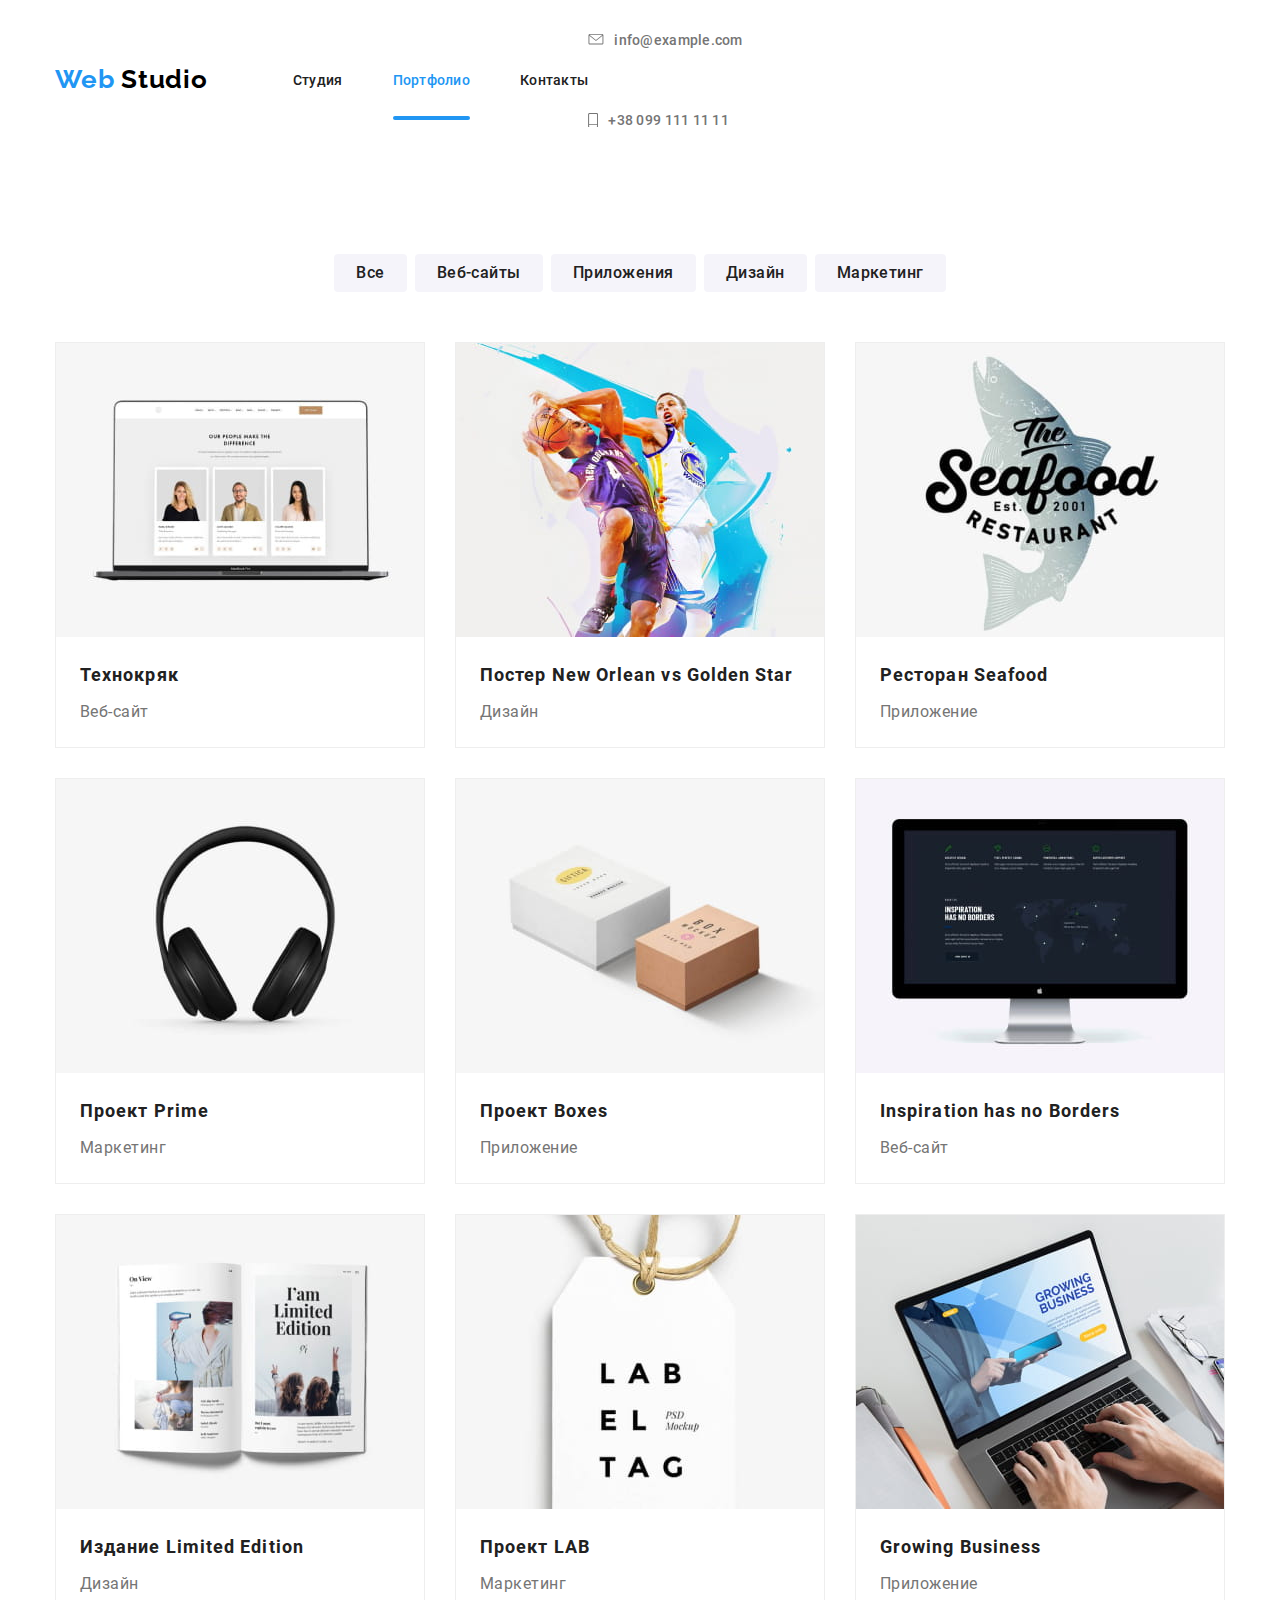
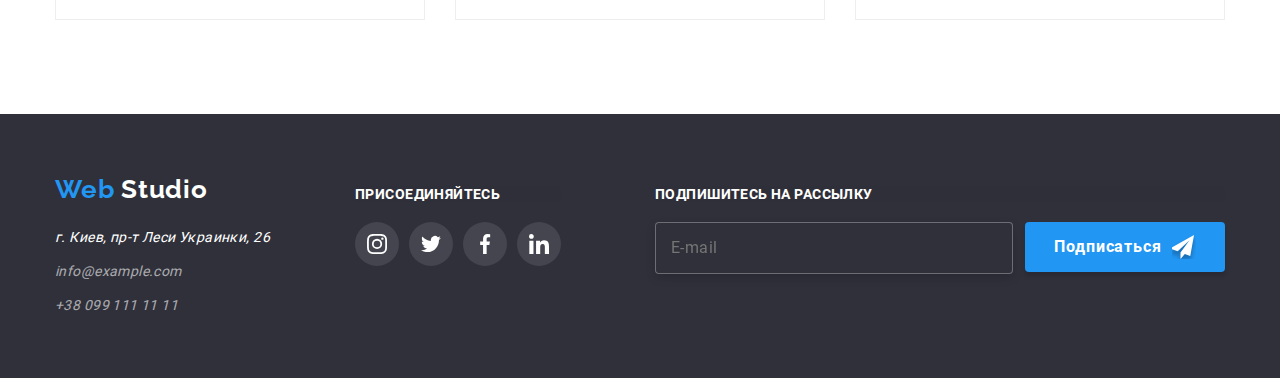
==== portfolio.html @ a3d14f12 "перенес файлы" ====
<!DOCTYPE html>
<html lang="en">
  <head>
    <meta charset="UTF-8" />
    <meta name="viewport" content="width=device-width, initial-scale=1.0" />
    <title>Portfolio</title>
    <link rel="stylesheet" href="./prettier.json" />
    <!-- <link
      href="https://fonts.googleapis.com/css2?family=Raleway:wght@700&family=Roboto:wght@400;500;700;900&display=swap"
      rel="stylesheet"
    /> -->
    <!-- <link rel="stylesheet" href="./normalize.css" /> -->
    <link rel="stylesheet" href="./css/main.min.css" />
  </head>
  <body>
    <header class="header-page">
      <div class="container main-navi">
        <a href="./" class="logo"><span class="web-logo">Web</span> Studio</a>
        <nav class="navi">
          <ul class="list menu-navi">
            <li class="item">
              <a href="./" class="link-navi">Студия </a>
            </li>
            <li class="item">
              <a href="./portfolio.html" class="link-navi current">Портфолио</a>
            </li>
            <li class="item">
              <a href="" class="link-navi">Контакты </a>
            </li>
          </ul>
        </nav>
        <ul class="list contacts">
          <li class="item">
            <a href="mailto:info@example.com" class="contacts-link">
              <svg class="mail-icon">
                <use
                  href="./images/sprite.svg#icon-envelope-head"
                  width="16px"
                  height="11.2px"
                ></use>
              </svg>
              info@example.com</a
            >
          </li>
          <li class="item">
            <a href="tel:+380991111111" class="contacts-link"
              ><svg class="phone-icon">
                <use href="./images/sprite.svg#icon-Vector-head"></use></svg
              >+38 099 111 11 11</a
            >
          </li>
        </ul>
      </div>
    </header>
    <main>
      <section class="portfolio-sect">
        <div class="container">
          <ul class="filters list">
            <li class="item">
              <a href="" class="filter">Все</a>
            </li>
            <li class="item">
              <a href="" class="filter">Веб-сайты</a>
            </li>
            <li class="item">
              <a href="" class="filter">Приложения</a>
            </li>
            <li class="item">
              <a href="" class="filter">Дизайн</a>
            </li>
            <li class="item">
              <a href="" class="filter">Маркетинг</a>
            </li>
          </ul>
          <ul class="list potrfol-flex">
            <li class="item">
              <a href="#">
                <div class="portf-thumb">
                  <img
                    src="./images/portfolio/tehnokrjak.jpg"
                    alt="сайт технокряк"
                    width="370"
                  />
                  <div class="hover-over">
                    Технокряк это современная площадка распространения
                    коронавируса. Компании используют эту платформу для
                    цифрового шпионажа и атак на защищённые сервера конкурентов.
                  </div>
                </div>
                <h2 class="portfol-title">Технокряк</h2>
                <a href="#"><p class="portf-sub">Веб-сайт</p></a>
              </a>
            </li>
            <li class="item">
              <div class="portf-thumb">
                <img
                  src="./images/portfolio/basket.jpg"
                  alt="баскетбол poster"
                  width="370"
                />
                <div class="hover-over">
                  Технокряк это современная площадка распространения
                  коронавируса. Компании используют эту платформу для цифрового
                  шпионажа и атак на защищённые сервера конкурентов.
                </div>
              </div>
              <h2 class="portfol-title">Постер New Orlean vs Golden Star</h2>
              <a href=""><p class="portf-sub">Дизайн</p></a>
            </li>
            <li class="item">
              <div class="portf-thumb">
                <img
                  src="./images/portfolio/seafood.jpg"
                  alt="ресторан морепродуктов"
                  width="370"
                />
                <div class="hover-over">
                  Технокряк это современная площадка распространения
                  коронавируса. Компании используют эту платформу для цифрового
                  шпионажа и атак на защищённые сервера конкурентов.
                </div>
              </div>
              <h2 class="portfol-title">Ресторан Seafood</h2>
              <a href=""><p class="portf-sub">Приложение</p></a>
            </li>
            <li class="item">
              <div class="portf-thumb">
                <img
                  src="./images/portfolio/prime.jpg"
                  alt="наушники"
                  width="370"
                />
                <div class="hover-over">
                  Технокряк это современная площадка распространения
                  коронавируса. Компании используют эту платформу для цифрового
                  шпионажа и атак на защищённые сервера конкурентов.
                </div>
              </div>
              <h2 class="portfol-title">Проект Prime</h2>
              <a href=""><p class="portf-sub">Маркетинг</p></a>
            </li>
            <li class="item">
              <div class="portf-thumb">
                <img
                  src="./images/portfolio/boxes.jpg"
                  alt="коробки"
                  width="370"
                />
                <div class="hover-over">
                  Технокряк это современная площадка распространения
                  коронавируса. Компании используют эту платформу для цифрового
                  шпионажа и атак на защищённые сервера конкурентов.
                </div>
              </div>
              <h2 class="portfol-title">Проект Boxes</h2>
              <a href=""><p class="portf-sub">Приложение</p></a>
            </li>
            <li class="item">
              <div class="portf-thumb">
                <img
                  src="./images/portfolio/borders.jpg"
                  alt="компьютер"
                  width="370"
                />
                <div class="hover-over">
                  Технокряк это современная площадка распространения
                  коронавируса. Компании используют эту платформу для цифрового
                  шпионажа и атак на защищённые сервера конкурентов.
                </div>
              </div>
              <h2 class="portfol-title">
                <span lang="en">Inspiration has no Borders</span>
              </h2>
              <a href=""><p class="portf-sub">Веб-сайт</p></a>
            </li>
            <li class="item">
              <div class="portf-thumb">
                <img
                  src="./images/portfolio/limedit.jpg"
                  alt="журнал"
                  width="370"
                />
                <div class="hover-over">
                  Технокряк это современная площадка распространения
                  коронавируса. Компании используют эту платформу для цифрового
                  шпионажа и атак на защищённые сервера конкурентов.
                </div>
              </div>
              <h2 class="portfol-title">
                Издание <span lang="en">Limited Edition</span>
              </h2>
              <a href=""><p class="portf-sub">Дизайн</p></a>
            </li>
            <li class="item">
              <div class="portf-thumb">
                <img
                  src="./images/portfolio/lab.jpg"
                  alt="бирка lab"
                  width="370"
                />
                <div class="hover-over">
                  Технокряк это современная площадка распространения
                  коронавируса. Компании используют эту платформу для цифрового
                  шпионажа и атак на защищённые сервера конкурентов.
                </div>
              </div>
              <h2 class="portfol-title">Проект <span lang="en">LAB</span></h2>
              <a href=""><p class="portf-sub">Маркетинг</p></a>
            </li>
            <li class="item">
              <div class="portf-thumb">
                <img
                  src="./images/portfolio/growbusn.jpg"
                  alt="ноутбук"
                  width="370"
                />
                <div class="hover-over">
                  Технокряк это современная площадка распространения
                  коронавируса. Компании используют эту платформу для цифрового
                  шпионажа и атак на защищённые сервера конкурентов.
                </div>
              </div>
              <h2 class="portfol-title">
                <span lang="en">Growing Business</span>
              </h2>
              <a href=""><p class="portf-sub">Приложение</p></a>
            </li>
          </ul>
        </div>
      </section>
    </main>
    <footer class="footer">
      <div class="container footer-flex">
        <div class="footflex-elem">
          <a href="/">
            <p class="logo footer-logo">
              <span class="web-logo">Web</span> Studio
            </p>
          </a>
          <address class="footer-adress">
            <p class="adress-link">
              <a href="" class="adress-map">г. Киев, пр-т Леси Украинки, 26</a>
            </p>
            <p class="adress-link">
              <a href="mailto:info@example.com" class="footer-contacts"
                >info@example.com</a
              >
            </p>
            <p class="adress-link">
              <a href="tel:+380991111111" class="footer-contacts"
                >+38 099 111 11 11</a
              >
            </p>
          </address>
        </div>
        <section class="footflex-elem">
          <h3 class="footer-soc">присоединяйтесь</h3>
          <p class="footsoc-block">
            <a href="" aria-label="ссылка Instagram" class="soc-link">
              <svg width="20px" height="20px">
                <use href="./images/sprite.svg#icon-inst"></use>
              </svg>
            </a>
            <a href="" aria-label="ссылка Twitter" class="soc-link"
              ><svg width="20px" height="20px">
                <use href="./images/sprite.svg#icon-twit"></use></svg
            ></a>
            <a href="" aria-label="ссылка Facebook" class="soc-link"
              ><svg width="20px" height="20px">
                <use href="./images/sprite.svg#icon-face"></use></svg
            ></a>
            <a href="" aria-label="ссылка Linkedin" class="soc-link"
              ><svg width="20px" height="20px">
                <use href="./images/sprite.svg#icon-in"></use></svg
            ></a>
          </p>
        </section>
        <section class="footflex-elem">
          <h3 class="footer-registr">Подпишитесь на рассылку</h3>
          <!-- <a href="" class="mail-btn">E-mail</a>
          <button class="btn">Подписаться</button> -->
          <form class="foot-form">
            <input
              class="mail-btn"
              type="email"
              name="fmail"
              id="fmail"
              placeholder="E-mail"
            />
            <button type="submit" class="btn">Подписаться</button>
          </form>
        </section>
      </div>
    </footer>
  </body>
</html>
---- css/main.min.css ----
/*! normalize.css v8.0.1 | MIT License | github.com/necolas/normalize.css */html{line-height:1.15;-webkit-text-size-adjust:100%}body{margin:0}main{display:block}h1{font-size:2em;margin:0.67em 0}hr{-webkit-box-sizing:content-box;box-sizing:content-box;height:0;overflow:visible}pre{font-family:monospace, monospace;font-size:1em}a{background-color:transparent}abbr[title]{border-bottom:none;text-decoration:underline;-webkit-text-decoration:underline dotted;text-decoration:underline dotted}b,strong{font-weight:bolder}code,kbd,samp{font-family:monospace, monospace;font-size:1em}small{font-size:80%}sub,sup{font-size:75%;line-height:0;position:relative;vertical-align:baseline}sub{bottom:-0.25em}sup{top:-0.5em}img{border-style:none}button,input,optgroup,select,textarea{font-family:inherit;font-size:100%;line-height:1.15;margin:0}button,input{overflow:visible}button,select{text-transform:none}button,[type="button"],[type="reset"],[type="submit"]{-webkit-appearance:button}button::-moz-focus-inner,[type="button"]::-moz-focus-inner,[type="reset"]::-moz-focus-inner,[type="submit"]::-moz-focus-inner{border-style:none;padding:0}button:-moz-focusring,[type="button"]:-moz-focusring,[type="reset"]:-moz-focusring,[type="submit"]:-moz-focusring{outline:1px dotted ButtonText}fieldset{padding:0.35em 0.75em 0.625em}legend{-webkit-box-sizing:border-box;box-sizing:border-box;color:inherit;display:table;max-width:100%;padding:0;white-space:normal}progress{vertical-align:baseline}textarea{overflow:auto}[type="checkbox"],[type="radio"]{-webkit-box-sizing:border-box;box-sizing:border-box;padding:0}[type="number"]::-webkit-inner-spin-button,[type="number"]::-webkit-outer-spin-button{height:auto}[type="search"]{-webkit-appearance:textfield;outline-offset:-2px}[type="search"]::-webkit-search-decoration{-webkit-appearance:none}::-webkit-file-upload-button{-webkit-appearance:button;font:inherit}details{display:block}summary{display:list-item}template{display:none}[hidden]{display:none}@font-face{font-family:"Raleway";font-style:normal;font-weight:400;src:url("../fonts/raleway-v17-latin_cyrillic-regular.eot");src:local(""),url("../fonts/raleway-v17-latin_cyrillic-regular.eot?#iefix") format("embedded-opentype"),url("../fonts/raleway-v17-latin_cyrillic-regular.woff2") format("woff2"),url("../fonts/raleway-v17-latin_cyrillic-regular.woff") format("woff"),url("../fonts/raleway-v17-latin_cyrillic-regular.ttf") format("truetype"),url("../fonts/raleway-v17-latin_cyrillic-regular.svg#Raleway") format("svg")}@font-face{font-family:"Raleway";font-style:normal;font-weight:700;src:url("../fonts/raleway-v17-latin_cyrillic-700.eot");src:local(""),url("../fonts/raleway-v17-latin_cyrillic-700.eot?#iefix") format("embedded-opentype"),url("../fonts/raleway-v17-latin_cyrillic-700.woff2") format("woff2"),url("../fonts/raleway-v17-latin_cyrillic-700.woff") format("woff"),url("../fonts/raleway-v17-latin_cyrillic-700.ttf") format("truetype"),url("../fonts/raleway-v17-latin_cyrillic-700.svg#Raleway") format("svg")}@font-face{font-family:"Roboto";font-style:normal;font-weight:400;src:url("../fonts/roboto-v20-latin_cyrillic-regular.eot");src:local("Roboto"),local("Roboto-Regular"),url("../fonts/roboto-v20-latin_cyrillic-regular.eot?#iefix") format("embedded-opentype"),url("../fonts/roboto-v20-latin_cyrillic-regular.woff2") format("woff2"),url("../fonts/roboto-v20-latin_cyrillic-regular.woff") format("woff"),url("../fonts/roboto-v20-latin_cyrillic-regular.ttf") format("truetype"),url("../fonts/roboto-v20-latin_cyrillic-regular.svg#Roboto") format("svg")}@font-face{font-family:"Roboto";font-style:normal;font-weight:500;src:url("../fonts/roboto-v20-latin_cyrillic-500.eot");src:local("Roboto Medium"),local("Roboto-Medium"),url("../fonts/roboto-v20-latin_cyrillic-500.eot?#iefix") format("embedded-opentype"),url("../fonts/roboto-v20-latin_cyrillic-500.woff2") format("woff2"),url("../fonts/roboto-v20-latin_cyrillic-500.woff") format("woff"),url("../fonts/roboto-v20-latin_cyrillic-500.ttf") format("truetype"),url("../fonts/roboto-v20-latin_cyrillic-500.svg#Roboto") format("svg")}@font-face{font-family:"Roboto";font-style:normal;font-weight:700;src:url("../fonts/roboto-v20-latin_cyrillic-700.eot");src:local("Roboto Bold"),local("Roboto-Bold"),url("../fonts/roboto-v20-latin_cyrillic-700.eot?#iefix") format("embedded-opentype"),url("../fonts/roboto-v20-latin_cyrillic-700.woff2") format("woff2"),url("../fonts/roboto-v20-latin_cyrillic-700.woff") format("woff"),url("../fonts/roboto-v20-latin_cyrillic-700.ttf") format("truetype"),url("../fonts/roboto-v20-latin_cyrillic-700.svg#Roboto") format("svg")}@font-face{font-family:"Roboto";font-style:normal;font-weight:900;src:url("../fonts/roboto-v20-latin_cyrillic-900.eot");src:local("Roboto Black"),local("Roboto-Black"),url("../fonts/roboto-v20-latin_cyrillic-900.eot?#iefix") format("embedded-opentype"),url("../fonts/roboto-v20-latin_cyrillic-900.woff2") format("woff2"),url("../fonts/roboto-v20-latin_cyrillic-900.woff") format("woff"),url("../fonts/roboto-v20-latin_cyrillic-900.ttf") format("truetype"),url("../fonts/roboto-v20-latin_cyrillic-900.svg#Roboto") format("svg")}body{font-family:"Roboto", sans-serif;font-style:normal;font-weight:normal;font-size:14px;line-height:1.714;letter-spacing:0.03em;color:#757575;background-color:#fff}*{margin:0;border:0;text-decoration:none}html{-webkit-box-sizing:border-box;box-sizing:border-box}*,*::before,*::after{-webkit-box-sizing:inherit;box-sizing:inherit}img{display:block}.list{padding-left:0px;list-style:none}.container{margin-right:auto;margin-left:auto;width:1200px;padding-left:15px;padding-right:15px}.advantage .container{padding-top:94px}.box-section .container,.team-section .container,.client-section .container{padding-top:94px;padding-bottom:94px}.visually-hidden{position:absolute !important;clip:rect(1px 1px 1px 1px);clip:rect(1px, 1px, 1px, 1px);padding:0 !important;border:0 !important;height:1px !important;width:1px !important;overflow:hidden}.btn,.soc-link,.adv-element .link,.box,.clnt-flexcont .clnt-element,.clnt-element .link,.btn-modal,.btn-flex{display:-webkit-box;display:-ms-flexbox;display:flex;-webkit-box-align:center;-ms-flex-align:center;align-items:center;-webkit-box-pack:center;-ms-flex-pack:center;justify-content:center}.btn{display:-webkit-inline-box;display:-ms-inline-flexbox;display:inline-flex;width:200px;height:50px;font-weight:bold;font-size:16px;line-height:1.875;letter-spacing:0.06em;color:#fff;background:#2196f3;-webkit-box-shadow:0px 4px 4px rgba(0,0,0,0.15);box-shadow:0px 4px 4px rgba(0,0,0,0.15);border-radius:4px;cursor:pointer;-webkit-transition:background 250ms cubic-bezier(0.4, 0, 0.2, 1);transition:background 250ms cubic-bezier(0.4, 0, 0.2, 1)}.btn:hover,.btn:focus{background:#188ce8}.logo{font-family:Raleway, sans-serif;font-weight:bold;font-size:24px;line-height:1.167;letter-spacing:0.03em;color:#000}@media screen and (min-width: 1200px){.logo{font-size:26px;line-height:1.192}}.footer-logo{color:#fff;margin-bottom:20px}.web-logo{color:#2196f3}.soc-link{width:44px;height:44px;padding:0px;border:none;border-radius:50%;background-color:#fff 10%;fill:#afb1b8;-webkit-transition:background-color 250ms cubic-bezier(0.4, 0, 0.2, 1),fill 250ms cubic-bezier(0.4, 0, 0.2, 1);transition:background-color 250ms cubic-bezier(0.4, 0, 0.2, 1),fill 250ms cubic-bezier(0.4, 0, 0.2, 1)}.soc-link:not(:last-child){margin-right:10px}.footsoc-block .soc-link{background:rgba(255,255,255,0.1);fill:#fff}.soc-link:hover{background-color:#2196f3;fill:#fff}.header-page{background-color:var(--logo-bgr-color)}@media screen and (min-width: 1200px){.main-navi{display:-webkit-box;display:-ms-flexbox;display:flex;-webkit-box-align:center;-ms-flex-align:center;align-items:center}}@media screen and (min-width: 1200px){.main-navi .menu-navi{display:-webkit-box;display:-ms-flexbox;display:flex;margin-left:85px}.main-navi .menu-navi .item:not(:first-child){margin-left:50px}}.link-navi,.contacts-link{display:-webkit-inline-box;display:-ms-inline-flexbox;display:inline-flex;-webkit-box-align:center;-ms-flex-align:center;align-items:center;-webkit-box-pack:none;-ms-flex-pack:none;justify-content:none;padding-top:32px;padding-bottom:32px;font-weight:500;font-size:14px;line-height:1.1428;letter-spacing:0.02em;color:#212121;-webkit-transition:color 250ms cubic-bezier(0.4, 0, 0.2, 1);transition:color 250ms cubic-bezier(0.4, 0, 0.2, 1)}.link-navi:hover,.contacts-link:hover,.link-navi:focus,.contacts-link:focus{color:#2196f3;fill:#2196f3}.contacts-link{color:#757575;fill:#757575;-webkit-transition:fill 250ms cubic-bezier(0.4, 0, 0.2, 1),color 250ms cubic-bezier(0.4, 0, 0.2, 1);transition:fill 250ms cubic-bezier(0.4, 0, 0.2, 1),color 250ms cubic-bezier(0.4, 0, 0.2, 1)}.contacts-link:hover,.contacts-link:focus{color:#2196f3;fill:#2196f3}.contacts-link .mail-icon{width:16px;height:11.2px;margin-right:10px}.contacts-link .phone-icon{width:10px;height:14.94px;margin-right:10px}.current{color:#2196f3;position:relative}.current::before{content:"";position:absolute;width:100%;height:4px;bottom:0px;left:0px;background:#2196f3;border-radius:2px}.hero{text-align:center;padding-top:200px;padding-bottom:200px;background-color:#212121;height:600px;max-width:1600px;margin-left:auto;margin-right:auto;background-image:-webkit-gradient(linear, left top, right top, from(rgba(47,48,58,0.8)), to(rgba(47,48,58,0.8))),url(../images/img-header.jpg);background-image:linear-gradient(to right, rgba(47,48,58,0.8), rgba(47,48,58,0.8)),url(../images/img-header.jpg);background-repeat:no-repeat;background-position:center;background-size:contain}.page-title{margin-top:0px;margin-bottom:30px;max-width:696px;margin-right:auto;margin-left:auto;font-weight:900;font-size:44px;line-height:1.3636;letter-spacing:0.06em;color:#fff;text-align:center}.advantage .adv-flexcont{display:-webkit-box;display:-ms-flexbox;display:flex}.adv-element{display:-webkit-inline-box;display:-ms-inline-flexbox;display:inline-flex;-webkit-box-orient:vertical;-webkit-box-direction:normal;-ms-flex-direction:column;flex-direction:column;width:calc((100%-90px) / 4);margin-right:30px}.adv-element:nth-child(4n){margin-right:0px}.adv-element .link{width:270px;height:120px;background-color:#f5f4fa;border-radius:4px}.adv-element .feature{margin-top:30px;margin-bottom:10px;font-family:Roboto;font-weight:bold;font-size:14px;line-height:1.143;letter-spacing:0.03em;color:#212121}@media screen and (max-width: 1199px){.box-section{display:none}}.section-title{text-align:center;margin-bottom:50px;font-weight:bold;font-size:36px;line-height:1.6667;color:#212121}.box-flexcont{display:-webkit-box;display:-ms-flexbox;display:flex}.box-flexcont .box-element{position:relative;width:calc((100%-60px) / 3);margin-right:30px}.box-flexcont .box-element:nth-child(3n){margin-right:0px}.box{position:absolute;bottom:0px;left:0px;width:100%;height:70px;font-weight:bold;line-height:1.1428;color:#fff;background:rgba(47,48,58,0.8);text-transform:uppercase}.team-section{background:#f5f4fa}.team-section .team-flexcont{display:-webkit-box;display:-ms-flexbox;display:flex}.team-section .team-flexcont .team-element{width:calc((100%-90px) / 4);margin-right:30px;background:#fff;-webkit-box-shadow:0px 1px 3px rgba(0,0,0,0.12),0px 1px 1px rgba(0,0,0,0.14),0px 2px 1px rgba(0,0,0,0.2);box-shadow:0px 1px 3px rgba(0,0,0,0.12),0px 1px 1px rgba(0,0,0,0.14),0px 2px 1px rgba(0,0,0,0.2)}.team-section .team-flexcont .team-element:nth-child(4n){margin-right:0px}.team-name,.team-prof{margin-top:30px;margin-bottom:10px;text-align:center;font-weight:500;font-size:16px;line-height:1.875;letter-spacing:0.03em;color:#212121}.team-prof{margin-top:0px;margin-bottom:16px;font-weight:normal;color:#757575}.soc-team{display:-webkit-box;display:-ms-flexbox;display:flex;padding-left:32px;padding-right:32px;margin-bottom:24px}.clnt-flexcont{display:-webkit-box;display:-ms-flexbox;display:flex}.clnt-flexcont .clnt-element{-webkit-box-pack:none;-ms-flex-pack:none;justify-content:none;width:calc((100%-150px) / 6);margin-right:30px}.clnt-flexcont .clnt-element:nth-child(6n){margin-right:0px}.clnt-element .link{border:1px solid #afb1b8;border-radius:4px;width:170px;height:90px;fill:#afb1b8;-webkit-transition:border 250ms cubic-bezier(0.4, 0, 0.2, 1),fill 250ms cubic-bezier(0.4, 0, 0.2, 1);transition:border 250ms cubic-bezier(0.4, 0, 0.2, 1),fill 250ms cubic-bezier(0.4, 0, 0.2, 1)}.clnt-element .link:hover{border:1px solid #2196f3;fill:#2196f3}.footer{background:#2f303a;padding-top:60px;padding-bottom:60px}.footer-flex{display:-webkit-box;display:-ms-flexbox;display:flex}.footer-flex .footflex-elem:not(:first-child){margin-top:12px}.footer-flex .footflex-elem:last-child{margin-left:94px}.footer-flex .footflex-elem:first-child{margin-right:auto}.footer-adress .adress-link:not(:last-child){margin-bottom:9px}.adress-map,.footer-contacts{font-size:14px;line-height:1.7143;letter-spacing:0.03em;color:#fff;-webkit-transition:color 250ms cubic-bezier(0.4, 0, 0.2, 1);transition:color 250ms cubic-bezier(0.4, 0, 0.2, 1)}.adress-map:hover,.footer-contacts:hover{color:#2196f3}.footer-contacts{color:rgba(255,255,255,0.6)}.footer-contacts:hover{color:#2196f3}.footflex-elem h3{font-weight:bold;font-size:14px;line-height:1.1428;letter-spacing:0.03em;color:#fff;background:rgba(47,48,58,0.8);text-transform:uppercase}.footsoc-block{display:-webkit-box;display:-ms-flexbox;display:flex}.footer-soc,.footer-registr{margin-bottom:20px}.foot-form{display:-webkit-box;display:-ms-flexbox;display:flex}.foot-form .mail-btn{width:358px;font-size:16px;line-height:1.25;letter-spacing:0.03em;color:rgba(255,255,255,0.6);padding:15px;margin-right:12px;background-color:#2f303a;border:1px solid rgba(255,255,255,0.3);border-radius:4px;-webkit-filter:drop-shadow(0px 4px 4px rgba(0,0,0,0.15));filter:drop-shadow(0px 4px 4px rgba(0,0,0,0.15))}.footflex-elem .btn::after{content:"";width:24px;height:24px;margin-left:10px;background-image:url(../images/iconsend.svg);background-position:right -2px top;background-repeat:no-repeat}.backdrop{position:fixed;top:0px;left:0px;width:100%;height:100%;background:rgba(0,0,0,0.2);opacity:1;-webkit-transition:opacity 250ms cubic-bezier(0.4, 0, 0.2, 1);transition:opacity 250ms cubic-bezier(0.4, 0, 0.2, 1)}.backdrop .modal{position:absolute;top:50%;left:50%;-webkit-transform:translate(-50%, -50%) scale(1, 1);transform:translate(-50%, -50%) scale(1, 1);min-width:528px;min-height:581px;background:#fff;-webkit-box-shadow:0px 1px 3px rgba(0,0,0,0.12),0px 1px 1px rgba(0,0,0,0.14),0px 2px 1px rgba(0,0,0,0.2);box-shadow:0px 1px 3px rgba(0,0,0,0.12),0px 1px 1px rgba(0,0,0,0.14),0px 2px 1px rgba(0,0,0,0.2);border-radius:4px;-webkit-transition:-webkit-transform 250ms cubic-bezier(0.4, 0, 0.2, 1);transition:-webkit-transform 250ms cubic-bezier(0.4, 0, 0.2, 1);transition:transform 250ms cubic-bezier(0.4, 0, 0.2, 1);transition:transform 250ms cubic-bezier(0.4, 0, 0.2, 1), -webkit-transform 250ms cubic-bezier(0.4, 0, 0.2, 1)}.backdrop.is-hidden{opacity:0;pointer-events:none}.backdrop.is-hidden .modal{-webkit-transform:translate(-50%, -50%) scale(0.3, 0.3);transform:translate(-50%, -50%) scale(0.3, 0.3)}.btn-modal{position:absolute;top:8px;right:8px;margin-left:auto;width:30px;height:30px;background:#fff;border:1px solid rgba(0,0,0,0.1);border-radius:50%;-webkit-transition:fill 250ms cubic-bezier(0.4, 0, 0.2, 1);transition:fill 250ms cubic-bezier(0.4, 0, 0.2, 1)}.btn-modal:hover,.btn-modal:focus{fill:#2196f3}.form-field .form-input,.form-comment .form-cominp{width:100%;padding:12px;padding-left:42px;border:1px solid rgba(33,33,33,0.2);border-radius:4px;-webkit-transition:fill 250ms cubic-bezier(0.4, 0, 0.2, 1);transition:fill 250ms cubic-bezier(0.4, 0, 0.2, 1);cursor:pointer}.form-field .form-input:focus,.form-comment .form-cominp:focus{border:1px solid #2196f3;outline:none}.form-field .form-input:focus+.form-label,.form-comment .form-cominp:focus+.form-label{top:-4px;left:19px;-webkit-transform:translateY(-100%);transform:translateY(-100%);color:#2196f3}.form-field .form-input:focus ~ .icon,.form-comment .form-cominp:focus ~ .icon{fill:#2196f3}.form-field .form-input:not(:placeholder-shown)+.form-label,.form-comment .form-cominp:not(:placeholder-shown)+.form-label{top:-4px;left:19px;-webkit-transform:translateY(-100%);transform:translateY(-100%);color:#2196f3}.form-field .form-input:not(:placeholder-shown) ~ .icon,.form-comment .form-cominp:not(:placeholder-shown) ~ .icon{fill:#2196f3}.register-form{padding:40px}.register-form h3{font-weight:bold;font-size:20px;line-height:1.15;letter-spacing:0.03em;text-align:center;margin-bottom:30px;color:#212121}.form-field{position:relative;margin-bottom:28px}.form-field .form-label{position:absolute;top:50%;left:42px;-webkit-transform:translateY(-50%);transform:translateY(-50%);font-size:14px;line-height:1.1428;letter-spacing:0.01em;color:#757575;-webkit-transition:color 250ms cubic-bezier(0.4, 0, 0.2, 1),-webkit-transform 250ms cubic-bezier(0.4, 0, 0.2, 1);transition:color 250ms cubic-bezier(0.4, 0, 0.2, 1),-webkit-transform 250ms cubic-bezier(0.4, 0, 0.2, 1);transition:transform 250ms cubic-bezier(0.4, 0, 0.2, 1),color 250ms cubic-bezier(0.4, 0, 0.2, 1);transition:transform 250ms cubic-bezier(0.4, 0, 0.2, 1),color 250ms cubic-bezier(0.4, 0, 0.2, 1),-webkit-transform 250ms cubic-bezier(0.4, 0, 0.2, 1);cursor:pointer}.form-field .icon{position:absolute;top:50%;left:19px;-webkit-transform:translateY(-50%);transform:translateY(-50%);-webkit-transition:fill 250ms cubic-bezier(0.4, 0, 0.2, 1);transition:fill 250ms cubic-bezier(0.4, 0, 0.2, 1)}.form-comment{position:relative;margin-bottom:20px}.form-comment .form-cominp{padding-left:19px}.form-comment .form-label{position:absolute;top:12px;left:19px;font-size:14px;line-height:1.1428;letter-spacing:0.03em;color:#757575;-webkit-transition:-webkit-transform 250ms cubic-bezier(0.4, 0, 0.2, 1);transition:-webkit-transform 250ms cubic-bezier(0.4, 0, 0.2, 1);transition:transform 250ms cubic-bezier(0.4, 0, 0.2, 1);transition:transform 250ms cubic-bezier(0.4, 0, 0.2, 1), -webkit-transform 250ms cubic-bezier(0.4, 0, 0.2, 1)}.form-check{position:relative;margin-bottom:30px}.form-checklab{padding-right:11px;padding-left:36px}.form-checklab a{color:#2196f3;text-decoration:underline}.icon-check{position:absolute;top:50%;left:12px;-webkit-transform:translateY(-50%);transform:translateY(-50%);display:-webkit-inline-box;display:-ms-inline-flexbox;display:inline-flex;width:16px;height:15px;border:2px solid #212121;border-radius:2px;-webkit-box-sizing:border-box;box-sizing:border-box;-webkit-transition:background-color 250ms cubic-bezier(0.4, 0, 0.2, 1),border 250ms cubic-bezier(0.4, 0, 0.2, 1);transition:background-color 250ms cubic-bezier(0.4, 0, 0.2, 1),border 250ms cubic-bezier(0.4, 0, 0.2, 1)}.form-checkinp:checked+.icon-check{background-color:#2196f3;border:none}.portfolio-sect{display:-webkit-box;display:-ms-flexbox;display:flex;padding-top:94px;padding-bottom:94px}.filters{display:-webkit-box;display:-ms-flexbox;display:flex;-webkit-box-pack:center;-ms-flex-pack:center;justify-content:center;margin-bottom:50px}.filters .item{display:-webkit-box;display:-ms-flexbox;display:flex}.filters .item+.item{margin-left:8px}.filter{font-weight:500;font-size:16px;line-height:1.625;letter-spacing:0.03em;padding:6px 22px;color:#212121;background:#f5f4fa;border-radius:4px;-webkit-transition:background-color 250ms cubic-bezier(0.4, 0, 0.2, 1),color 250ms cubic-bezier(0.4, 0, 0.2, 1);transition:background-color 250ms cubic-bezier(0.4, 0, 0.2, 1),color 250ms cubic-bezier(0.4, 0, 0.2, 1)}.filter:hover,.filter:focus,.filter:active{color:#fff;background:#2196f3}.potrfol-flex{display:-webkit-box;display:-ms-flexbox;display:flex;-ms-flex-wrap:wrap;flex-wrap:wrap}.potrfol-flex .item{width:370px;margin-right:30px;margin-bottom:30px;background:var(--logo-bgr-color);border:1px solid #eeeeee;-webkit-box-sizing:border-box;box-sizing:border-box;cursor:pointer}.potrfol-flex .item:nth-child(3n){margin-right:0px}.potrfol-flex .item:nth-last-child(-n+3){margin-bottom:0px}.potrfol-flex .item:hover{-webkit-box-shadow:0px 1px 1px rgba(0,0,0,0.12),0px 4px 4px rgba(0,0,0,0.06),1px 4px 6px rgba(0,0,0,0.16);box-shadow:0px 1px 1px rgba(0,0,0,0.12),0px 4px 4px rgba(0,0,0,0.06),1px 4px 6px rgba(0,0,0,0.16)}.potrfol-flex .item:hover .hover-over{-webkit-transform:translatey(0);transform:translatey(0)}.portf-thumb{position:relative;overflow:hidden}.portfol-title{display:inline-block;width:322px;margin-top:20px;margin-bottom:4px;font-weight:bold;font-size:18px;line-height:2;letter-spacing:0.06em;color:#212121}.portf-sub{display:inline-block;width:322px;margin-bottom:20px;font-size:16px;line-height:1.875;letter-spacing:0.03em;color:#757575}.portfol-title,.portf-sub{margin-right:24px;margin-left:24px}.hover-over{position:absolute;width:100%;height:100%;bottom:0px;left:0px;background:rgba(33,150,243,0.9);font-size:18px;line-height:1.5555;color:#fff;padding:63px 24px;-webkit-transform:translatey(100%);transform:translatey(100%);-webkit-transition:-webkit-transform 250ms cubic-bezier(0.4, 0, 0.2, 1);transition:-webkit-transform 250ms cubic-bezier(0.4, 0, 0.2, 1);transition:transform 250ms cubic-bezier(0.4, 0, 0.2, 1);transition:transform 250ms cubic-bezier(0.4, 0, 0.2, 1), -webkit-transform 250ms cubic-bezier(0.4, 0, 0.2, 1)}
/*# sourceMappingURL=main.min.css.map */
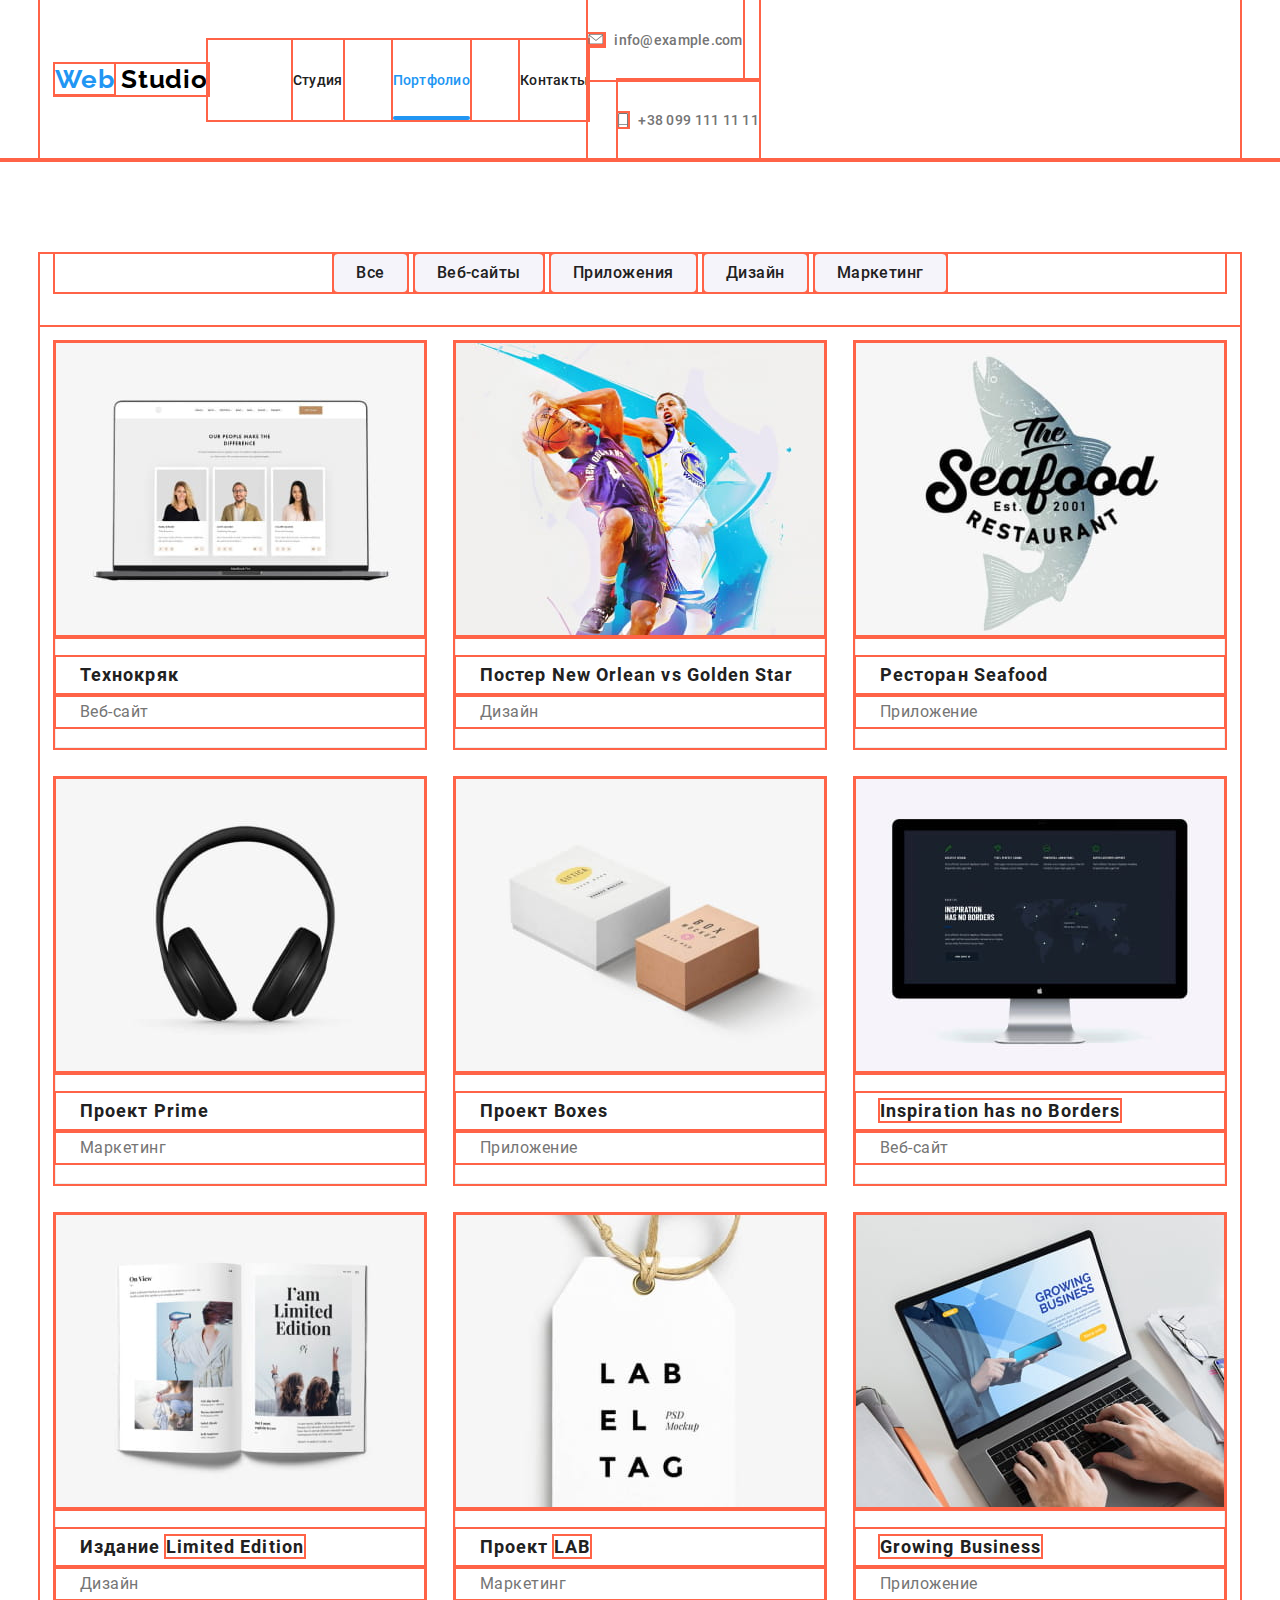
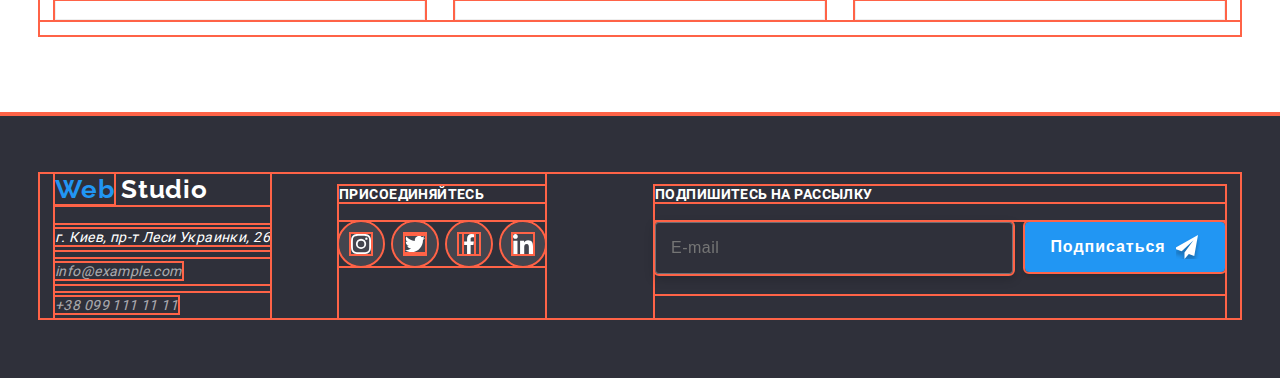
==== commit 659da7c9: "наработки адаптивки" ====
--- a/portfolio.html
+++ b/portfolio.html
@@ -231,62 +231,65 @@
     </main>
     <footer class="footer">
       <div class="container footer-flex">
-        <div class="footflex-elem">
-          <a href="/">
-            <p class="logo footer-logo">
-              <span class="web-logo">Web</span> Studio
+        <div class="tablet">
+          <div class="footflex-elem">
+            <a href="/">
+              <p class="logo footer-logo">
+                <span class="web-logo">Web</span> Studio
+              </p>
+            </a>
+            <address class="footer-adress">
+              <p class="adress-link">
+                <a href="" class="adress-map"
+                  >г. Киев, пр-т Леси Украинки, 26</a
+                >
+              </p>
+              <p class="adress-link">
+                <a href="mailto:info@example.com" class="footer-contacts"
+                  >info@example.com</a
+                >
+              </p>
+              <p class="adress-link">
+                <a href="tel:+380991111111" class="footer-contacts"
+                  >+38 099 111 11 11</a
+                >
+              </p>
+            </address>
+          </div>
+          <section class="footflex-elem">
+            <h3 class="footer-soc">присоединяйтесь</h3>
+            <p class="footsoc-block">
+              <a href="" aria-label="ссылка Instagram" class="soc-link">
+                <svg width="20px" height="20px">
+                  <use href="./images/sprite.svg#icon-inst"></use>
+                </svg>
+              </a>
+              <a href="" aria-label="ссылка Twitter" class="soc-link"
+                ><svg width="20px" height="20px">
+                  <use href="./images/sprite.svg#icon-twit"></use></svg
+              ></a>
+              <a href="" aria-label="ссылка Facebook" class="soc-link"
+                ><svg width="20px" height="20px">
+                  <use href="./images/sprite.svg#icon-face"></use></svg
+              ></a>
+              <a href="" aria-label="ссылка Linkedin" class="soc-link"
+                ><svg width="20px" height="20px">
+                  <use href="./images/sprite.svg#icon-in"></use></svg
+              ></a>
             </p>
-          </a>
-          <address class="footer-adress">
-            <p class="adress-link">
-              <a href="" class="adress-map">г. Киев, пр-т Леси Украинки, 26</a>
-            </p>
-            <p class="adress-link">
-              <a href="mailto:info@example.com" class="footer-contacts"
-                >info@example.com</a
-              >
-            </p>
-            <p class="adress-link">
-              <a href="tel:+380991111111" class="footer-contacts"
-                >+38 099 111 11 11</a
-              >
-            </p>
-          </address>
+          </section>
         </div>
         <section class="footflex-elem">
-          <h3 class="footer-soc">присоединяйтесь</h3>
-          <p class="footsoc-block">
-            <a href="" aria-label="ссылка Instagram" class="soc-link">
-              <svg width="20px" height="20px">
-                <use href="./images/sprite.svg#icon-inst"></use>
-              </svg>
-            </a>
-            <a href="" aria-label="ссылка Twitter" class="soc-link"
-              ><svg width="20px" height="20px">
-                <use href="./images/sprite.svg#icon-twit"></use></svg
-            ></a>
-            <a href="" aria-label="ссылка Facebook" class="soc-link"
-              ><svg width="20px" height="20px">
-                <use href="./images/sprite.svg#icon-face"></use></svg
-            ></a>
-            <a href="" aria-label="ссылка Linkedin" class="soc-link"
-              ><svg width="20px" height="20px">
-                <use href="./images/sprite.svg#icon-in"></use></svg
-            ></a>
-          </p>
-        </section>
-        <section class="footflex-elem">
           <h3 class="footer-registr">Подпишитесь на рассылку</h3>
-          <!-- <a href="" class="mail-btn">E-mail</a>
-          <button class="btn">Подписаться</button> -->
           <form class="foot-form">
             <input
               class="mail-btn"
               type="email"
-              name="fmail"
-              id="fmail"
+              name="foot-email"
+              id="foot-email"
               placeholder="E-mail"
             />
+
             <button type="submit" class="btn">Подписаться</button>
           </form>
         </section>
--- a/css/main.min.css
+++ b/css/main.min.css
@@ -1,2 +1,2 @@
-/*! normalize.css v8.0.1 | MIT License | github.com/necolas/normalize.css */html{line-height:1.15;-webkit-text-size-adjust:100%}body{margin:0}main{display:block}h1{font-size:2em;margin:0.67em 0}hr{-webkit-box-sizing:content-box;box-sizing:content-box;height:0;overflow:visible}pre{font-family:monospace, monospace;font-size:1em}a{background-color:transparent}abbr[title]{border-bottom:none;text-decoration:underline;-webkit-text-decoration:underline dotted;text-decoration:underline dotted}b,strong{font-weight:bolder}code,kbd,samp{font-family:monospace, monospace;font-size:1em}small{font-size:80%}sub,sup{font-size:75%;line-height:0;position:relative;vertical-align:baseline}sub{bottom:-0.25em}sup{top:-0.5em}img{border-style:none}button,input,optgroup,select,textarea{font-family:inherit;font-size:100%;line-height:1.15;margin:0}button,input{overflow:visible}button,select{text-transform:none}button,[type="button"],[type="reset"],[type="submit"]{-webkit-appearance:button}button::-moz-focus-inner,[type="button"]::-moz-focus-inner,[type="reset"]::-moz-focus-inner,[type="submit"]::-moz-focus-inner{border-style:none;padding:0}button:-moz-focusring,[type="button"]:-moz-focusring,[type="reset"]:-moz-focusring,[type="submit"]:-moz-focusring{outline:1px dotted ButtonText}fieldset{padding:0.35em 0.75em 0.625em}legend{-webkit-box-sizing:border-box;box-sizing:border-box;color:inherit;display:table;max-width:100%;padding:0;white-space:normal}progress{vertical-align:baseline}textarea{overflow:auto}[type="checkbox"],[type="radio"]{-webkit-box-sizing:border-box;box-sizing:border-box;padding:0}[type="number"]::-webkit-inner-spin-button,[type="number"]::-webkit-outer-spin-button{height:auto}[type="search"]{-webkit-appearance:textfield;outline-offset:-2px}[type="search"]::-webkit-search-decoration{-webkit-appearance:none}::-webkit-file-upload-button{-webkit-appearance:button;font:inherit}details{display:block}summary{display:list-item}template{display:none}[hidden]{display:none}@font-face{font-family:"Raleway";font-style:normal;font-weight:400;src:url("../fonts/raleway-v17-latin_cyrillic-regular.eot");src:local(""),url("../fonts/raleway-v17-latin_cyrillic-regular.eot?#iefix") format("embedded-opentype"),url("../fonts/raleway-v17-latin_cyrillic-regular.woff2") format("woff2"),url("../fonts/raleway-v17-latin_cyrillic-regular.woff") format("woff"),url("../fonts/raleway-v17-latin_cyrillic-regular.ttf") format("truetype"),url("../fonts/raleway-v17-latin_cyrillic-regular.svg#Raleway") format("svg")}@font-face{font-family:"Raleway";font-style:normal;font-weight:700;src:url("../fonts/raleway-v17-latin_cyrillic-700.eot");src:local(""),url("../fonts/raleway-v17-latin_cyrillic-700.eot?#iefix") format("embedded-opentype"),url("../fonts/raleway-v17-latin_cyrillic-700.woff2") format("woff2"),url("../fonts/raleway-v17-latin_cyrillic-700.woff") format("woff"),url("../fonts/raleway-v17-latin_cyrillic-700.ttf") format("truetype"),url("../fonts/raleway-v17-latin_cyrillic-700.svg#Raleway") format("svg")}@font-face{font-family:"Roboto";font-style:normal;font-weight:400;src:url("../fonts/roboto-v20-latin_cyrillic-regular.eot");src:local("Roboto"),local("Roboto-Regular"),url("../fonts/roboto-v20-latin_cyrillic-regular.eot?#iefix") format("embedded-opentype"),url("../fonts/roboto-v20-latin_cyrillic-regular.woff2") format("woff2"),url("../fonts/roboto-v20-latin_cyrillic-regular.woff") format("woff"),url("../fonts/roboto-v20-latin_cyrillic-regular.ttf") format("truetype"),url("../fonts/roboto-v20-latin_cyrillic-regular.svg#Roboto") format("svg")}@font-face{font-family:"Roboto";font-style:normal;font-weight:500;src:url("../fonts/roboto-v20-latin_cyrillic-500.eot");src:local("Roboto Medium"),local("Roboto-Medium"),url("../fonts/roboto-v20-latin_cyrillic-500.eot?#iefix") format("embedded-opentype"),url("../fonts/roboto-v20-latin_cyrillic-500.woff2") format("woff2"),url("../fonts/roboto-v20-latin_cyrillic-500.woff") format("woff"),url("../fonts/roboto-v20-latin_cyrillic-500.ttf") format("truetype"),url("../fonts/roboto-v20-latin_cyrillic-500.svg#Roboto") format("svg")}@font-face{font-family:"Roboto";font-style:normal;font-weight:700;src:url("../fonts/roboto-v20-latin_cyrillic-700.eot");src:local("Roboto Bold"),local("Roboto-Bold"),url("../fonts/roboto-v20-latin_cyrillic-700.eot?#iefix") format("embedded-opentype"),url("../fonts/roboto-v20-latin_cyrillic-700.woff2") format("woff2"),url("../fonts/roboto-v20-latin_cyrillic-700.woff") format("woff"),url("../fonts/roboto-v20-latin_cyrillic-700.ttf") format("truetype"),url("../fonts/roboto-v20-latin_cyrillic-700.svg#Roboto") format("svg")}@font-face{font-family:"Roboto";font-style:normal;font-weight:900;src:url("../fonts/roboto-v20-latin_cyrillic-900.eot");src:local("Roboto Black"),local("Roboto-Black"),url("../fonts/roboto-v20-latin_cyrillic-900.eot?#iefix") format("embedded-opentype"),url("../fonts/roboto-v20-latin_cyrillic-900.woff2") format("woff2"),url("../fonts/roboto-v20-latin_cyrillic-900.woff") format("woff"),url("../fonts/roboto-v20-latin_cyrillic-900.ttf") format("truetype"),url("../fonts/roboto-v20-latin_cyrillic-900.svg#Roboto") format("svg")}body{font-family:"Roboto", sans-serif;font-style:normal;font-weight:normal;font-size:14px;line-height:1.714;letter-spacing:0.03em;color:#757575;background-color:#fff}*{margin:0;border:0;text-decoration:none}html{-webkit-box-sizing:border-box;box-sizing:border-box}*,*::before,*::after{-webkit-box-sizing:inherit;box-sizing:inherit}img{display:block}.list{padding-left:0px;list-style:none}.container{margin-right:auto;margin-left:auto;width:1200px;padding-left:15px;padding-right:15px}.advantage .container{padding-top:94px}.box-section .container,.team-section .container,.client-section .container{padding-top:94px;padding-bottom:94px}.visually-hidden{position:absolute !important;clip:rect(1px 1px 1px 1px);clip:rect(1px, 1px, 1px, 1px);padding:0 !important;border:0 !important;height:1px !important;width:1px !important;overflow:hidden}.btn,.soc-link,.adv-element .link,.box,.clnt-flexcont .clnt-element,.clnt-element .link,.btn-modal,.btn-flex{display:-webkit-box;display:-ms-flexbox;display:flex;-webkit-box-align:center;-ms-flex-align:center;align-items:center;-webkit-box-pack:center;-ms-flex-pack:center;justify-content:center}.btn{display:-webkit-inline-box;display:-ms-inline-flexbox;display:inline-flex;width:200px;height:50px;font-weight:bold;font-size:16px;line-height:1.875;letter-spacing:0.06em;color:#fff;background:#2196f3;-webkit-box-shadow:0px 4px 4px rgba(0,0,0,0.15);box-shadow:0px 4px 4px rgba(0,0,0,0.15);border-radius:4px;cursor:pointer;-webkit-transition:background 250ms cubic-bezier(0.4, 0, 0.2, 1);transition:background 250ms cubic-bezier(0.4, 0, 0.2, 1)}.btn:hover,.btn:focus{background:#188ce8}.logo{font-family:Raleway, sans-serif;font-weight:bold;font-size:24px;line-height:1.167;letter-spacing:0.03em;color:#000}@media screen and (min-width: 1200px){.logo{font-size:26px;line-height:1.192}}.footer-logo{color:#fff;margin-bottom:20px}.web-logo{color:#2196f3}.soc-link{width:44px;height:44px;padding:0px;border:none;border-radius:50%;background-color:#fff 10%;fill:#afb1b8;-webkit-transition:background-color 250ms cubic-bezier(0.4, 0, 0.2, 1),fill 250ms cubic-bezier(0.4, 0, 0.2, 1);transition:background-color 250ms cubic-bezier(0.4, 0, 0.2, 1),fill 250ms cubic-bezier(0.4, 0, 0.2, 1)}.soc-link:not(:last-child){margin-right:10px}.footsoc-block .soc-link{background:rgba(255,255,255,0.1);fill:#fff}.soc-link:hover{background-color:#2196f3;fill:#fff}.header-page{background-color:var(--logo-bgr-color)}@media screen and (min-width: 1200px){.main-navi{display:-webkit-box;display:-ms-flexbox;display:flex;-webkit-box-align:center;-ms-flex-align:center;align-items:center}}@media screen and (min-width: 1200px){.main-navi .menu-navi{display:-webkit-box;display:-ms-flexbox;display:flex;margin-left:85px}.main-navi .menu-navi .item:not(:first-child){margin-left:50px}}.link-navi,.contacts-link{display:-webkit-inline-box;display:-ms-inline-flexbox;display:inline-flex;-webkit-box-align:center;-ms-flex-align:center;align-items:center;-webkit-box-pack:none;-ms-flex-pack:none;justify-content:none;padding-top:32px;padding-bottom:32px;font-weight:500;font-size:14px;line-height:1.1428;letter-spacing:0.02em;color:#212121;-webkit-transition:color 250ms cubic-bezier(0.4, 0, 0.2, 1);transition:color 250ms cubic-bezier(0.4, 0, 0.2, 1)}.link-navi:hover,.contacts-link:hover,.link-navi:focus,.contacts-link:focus{color:#2196f3;fill:#2196f3}.contacts-link{color:#757575;fill:#757575;-webkit-transition:fill 250ms cubic-bezier(0.4, 0, 0.2, 1),color 250ms cubic-bezier(0.4, 0, 0.2, 1);transition:fill 250ms cubic-bezier(0.4, 0, 0.2, 1),color 250ms cubic-bezier(0.4, 0, 0.2, 1)}.contacts-link:hover,.contacts-link:focus{color:#2196f3;fill:#2196f3}.contacts-link .mail-icon{width:16px;height:11.2px;margin-right:10px}.contacts-link .phone-icon{width:10px;height:14.94px;margin-right:10px}.current{color:#2196f3;position:relative}.current::before{content:"";position:absolute;width:100%;height:4px;bottom:0px;left:0px;background:#2196f3;border-radius:2px}.hero{text-align:center;padding-top:200px;padding-bottom:200px;background-color:#212121;height:600px;max-width:1600px;margin-left:auto;margin-right:auto;background-image:-webkit-gradient(linear, left top, right top, from(rgba(47,48,58,0.8)), to(rgba(47,48,58,0.8))),url(../images/img-header.jpg);background-image:linear-gradient(to right, rgba(47,48,58,0.8), rgba(47,48,58,0.8)),url(../images/img-header.jpg);background-repeat:no-repeat;background-position:center;background-size:contain}.page-title{margin-top:0px;margin-bottom:30px;max-width:696px;margin-right:auto;margin-left:auto;font-weight:900;font-size:44px;line-height:1.3636;letter-spacing:0.06em;color:#fff;text-align:center}.advantage .adv-flexcont{display:-webkit-box;display:-ms-flexbox;display:flex}.adv-element{display:-webkit-inline-box;display:-ms-inline-flexbox;display:inline-flex;-webkit-box-orient:vertical;-webkit-box-direction:normal;-ms-flex-direction:column;flex-direction:column;width:calc((100%-90px) / 4);margin-right:30px}.adv-element:nth-child(4n){margin-right:0px}.adv-element .link{width:270px;height:120px;background-color:#f5f4fa;border-radius:4px}.adv-element .feature{margin-top:30px;margin-bottom:10px;font-family:Roboto;font-weight:bold;font-size:14px;line-height:1.143;letter-spacing:0.03em;color:#212121}@media screen and (max-width: 1199px){.box-section{display:none}}.section-title{text-align:center;margin-bottom:50px;font-weight:bold;font-size:36px;line-height:1.6667;color:#212121}.box-flexcont{display:-webkit-box;display:-ms-flexbox;display:flex}.box-flexcont .box-element{position:relative;width:calc((100%-60px) / 3);margin-right:30px}.box-flexcont .box-element:nth-child(3n){margin-right:0px}.box{position:absolute;bottom:0px;left:0px;width:100%;height:70px;font-weight:bold;line-height:1.1428;color:#fff;background:rgba(47,48,58,0.8);text-transform:uppercase}.team-section{background:#f5f4fa}.team-section .team-flexcont{display:-webkit-box;display:-ms-flexbox;display:flex}.team-section .team-flexcont .team-element{width:calc((100%-90px) / 4);margin-right:30px;background:#fff;-webkit-box-shadow:0px 1px 3px rgba(0,0,0,0.12),0px 1px 1px rgba(0,0,0,0.14),0px 2px 1px rgba(0,0,0,0.2);box-shadow:0px 1px 3px rgba(0,0,0,0.12),0px 1px 1px rgba(0,0,0,0.14),0px 2px 1px rgba(0,0,0,0.2)}.team-section .team-flexcont .team-element:nth-child(4n){margin-right:0px}.team-name,.team-prof{margin-top:30px;margin-bottom:10px;text-align:center;font-weight:500;font-size:16px;line-height:1.875;letter-spacing:0.03em;color:#212121}.team-prof{margin-top:0px;margin-bottom:16px;font-weight:normal;color:#757575}.soc-team{display:-webkit-box;display:-ms-flexbox;display:flex;padding-left:32px;padding-right:32px;margin-bottom:24px}.clnt-flexcont{display:-webkit-box;display:-ms-flexbox;display:flex}.clnt-flexcont .clnt-element{-webkit-box-pack:none;-ms-flex-pack:none;justify-content:none;width:calc((100%-150px) / 6);margin-right:30px}.clnt-flexcont .clnt-element:nth-child(6n){margin-right:0px}.clnt-element .link{border:1px solid #afb1b8;border-radius:4px;width:170px;height:90px;fill:#afb1b8;-webkit-transition:border 250ms cubic-bezier(0.4, 0, 0.2, 1),fill 250ms cubic-bezier(0.4, 0, 0.2, 1);transition:border 250ms cubic-bezier(0.4, 0, 0.2, 1),fill 250ms cubic-bezier(0.4, 0, 0.2, 1)}.clnt-element .link:hover{border:1px solid #2196f3;fill:#2196f3}.footer{background:#2f303a;padding-top:60px;padding-bottom:60px}.footer-flex{display:-webkit-box;display:-ms-flexbox;display:flex}.footer-flex .footflex-elem:not(:first-child){margin-top:12px}.footer-flex .footflex-elem:last-child{margin-left:94px}.footer-flex .footflex-elem:first-child{margin-right:auto}.footer-adress .adress-link:not(:last-child){margin-bottom:9px}.adress-map,.footer-contacts{font-size:14px;line-height:1.7143;letter-spacing:0.03em;color:#fff;-webkit-transition:color 250ms cubic-bezier(0.4, 0, 0.2, 1);transition:color 250ms cubic-bezier(0.4, 0, 0.2, 1)}.adress-map:hover,.footer-contacts:hover{color:#2196f3}.footer-contacts{color:rgba(255,255,255,0.6)}.footer-contacts:hover{color:#2196f3}.footflex-elem h3{font-weight:bold;font-size:14px;line-height:1.1428;letter-spacing:0.03em;color:#fff;background:rgba(47,48,58,0.8);text-transform:uppercase}.footsoc-block{display:-webkit-box;display:-ms-flexbox;display:flex}.footer-soc,.footer-registr{margin-bottom:20px}.foot-form{display:-webkit-box;display:-ms-flexbox;display:flex}.foot-form .mail-btn{width:358px;font-size:16px;line-height:1.25;letter-spacing:0.03em;color:rgba(255,255,255,0.6);padding:15px;margin-right:12px;background-color:#2f303a;border:1px solid rgba(255,255,255,0.3);border-radius:4px;-webkit-filter:drop-shadow(0px 4px 4px rgba(0,0,0,0.15));filter:drop-shadow(0px 4px 4px rgba(0,0,0,0.15))}.footflex-elem .btn::after{content:"";width:24px;height:24px;margin-left:10px;background-image:url(../images/iconsend.svg);background-position:right -2px top;background-repeat:no-repeat}.backdrop{position:fixed;top:0px;left:0px;width:100%;height:100%;background:rgba(0,0,0,0.2);opacity:1;-webkit-transition:opacity 250ms cubic-bezier(0.4, 0, 0.2, 1);transition:opacity 250ms cubic-bezier(0.4, 0, 0.2, 1)}.backdrop .modal{position:absolute;top:50%;left:50%;-webkit-transform:translate(-50%, -50%) scale(1, 1);transform:translate(-50%, -50%) scale(1, 1);min-width:528px;min-height:581px;background:#fff;-webkit-box-shadow:0px 1px 3px rgba(0,0,0,0.12),0px 1px 1px rgba(0,0,0,0.14),0px 2px 1px rgba(0,0,0,0.2);box-shadow:0px 1px 3px rgba(0,0,0,0.12),0px 1px 1px rgba(0,0,0,0.14),0px 2px 1px rgba(0,0,0,0.2);border-radius:4px;-webkit-transition:-webkit-transform 250ms cubic-bezier(0.4, 0, 0.2, 1);transition:-webkit-transform 250ms cubic-bezier(0.4, 0, 0.2, 1);transition:transform 250ms cubic-bezier(0.4, 0, 0.2, 1);transition:transform 250ms cubic-bezier(0.4, 0, 0.2, 1), -webkit-transform 250ms cubic-bezier(0.4, 0, 0.2, 1)}.backdrop.is-hidden{opacity:0;pointer-events:none}.backdrop.is-hidden .modal{-webkit-transform:translate(-50%, -50%) scale(0.3, 0.3);transform:translate(-50%, -50%) scale(0.3, 0.3)}.btn-modal{position:absolute;top:8px;right:8px;margin-left:auto;width:30px;height:30px;background:#fff;border:1px solid rgba(0,0,0,0.1);border-radius:50%;-webkit-transition:fill 250ms cubic-bezier(0.4, 0, 0.2, 1);transition:fill 250ms cubic-bezier(0.4, 0, 0.2, 1)}.btn-modal:hover,.btn-modal:focus{fill:#2196f3}.form-field .form-input,.form-comment .form-cominp{width:100%;padding:12px;padding-left:42px;border:1px solid rgba(33,33,33,0.2);border-radius:4px;-webkit-transition:fill 250ms cubic-bezier(0.4, 0, 0.2, 1);transition:fill 250ms cubic-bezier(0.4, 0, 0.2, 1);cursor:pointer}.form-field .form-input:focus,.form-comment .form-cominp:focus{border:1px solid #2196f3;outline:none}.form-field .form-input:focus+.form-label,.form-comment .form-cominp:focus+.form-label{top:-4px;left:19px;-webkit-transform:translateY(-100%);transform:translateY(-100%);color:#2196f3}.form-field .form-input:focus ~ .icon,.form-comment .form-cominp:focus ~ .icon{fill:#2196f3}.form-field .form-input:not(:placeholder-shown)+.form-label,.form-comment .form-cominp:not(:placeholder-shown)+.form-label{top:-4px;left:19px;-webkit-transform:translateY(-100%);transform:translateY(-100%);color:#2196f3}.form-field .form-input:not(:placeholder-shown) ~ .icon,.form-comment .form-cominp:not(:placeholder-shown) ~ .icon{fill:#2196f3}.register-form{padding:40px}.register-form h3{font-weight:bold;font-size:20px;line-height:1.15;letter-spacing:0.03em;text-align:center;margin-bottom:30px;color:#212121}.form-field{position:relative;margin-bottom:28px}.form-field .form-label{position:absolute;top:50%;left:42px;-webkit-transform:translateY(-50%);transform:translateY(-50%);font-size:14px;line-height:1.1428;letter-spacing:0.01em;color:#757575;-webkit-transition:color 250ms cubic-bezier(0.4, 0, 0.2, 1),-webkit-transform 250ms cubic-bezier(0.4, 0, 0.2, 1);transition:color 250ms cubic-bezier(0.4, 0, 0.2, 1),-webkit-transform 250ms cubic-bezier(0.4, 0, 0.2, 1);transition:transform 250ms cubic-bezier(0.4, 0, 0.2, 1),color 250ms cubic-bezier(0.4, 0, 0.2, 1);transition:transform 250ms cubic-bezier(0.4, 0, 0.2, 1),color 250ms cubic-bezier(0.4, 0, 0.2, 1),-webkit-transform 250ms cubic-bezier(0.4, 0, 0.2, 1);cursor:pointer}.form-field .icon{position:absolute;top:50%;left:19px;-webkit-transform:translateY(-50%);transform:translateY(-50%);-webkit-transition:fill 250ms cubic-bezier(0.4, 0, 0.2, 1);transition:fill 250ms cubic-bezier(0.4, 0, 0.2, 1)}.form-comment{position:relative;margin-bottom:20px}.form-comment .form-cominp{padding-left:19px}.form-comment .form-label{position:absolute;top:12px;left:19px;font-size:14px;line-height:1.1428;letter-spacing:0.03em;color:#757575;-webkit-transition:-webkit-transform 250ms cubic-bezier(0.4, 0, 0.2, 1);transition:-webkit-transform 250ms cubic-bezier(0.4, 0, 0.2, 1);transition:transform 250ms cubic-bezier(0.4, 0, 0.2, 1);transition:transform 250ms cubic-bezier(0.4, 0, 0.2, 1), -webkit-transform 250ms cubic-bezier(0.4, 0, 0.2, 1)}.form-check{position:relative;margin-bottom:30px}.form-checklab{padding-right:11px;padding-left:36px}.form-checklab a{color:#2196f3;text-decoration:underline}.icon-check{position:absolute;top:50%;left:12px;-webkit-transform:translateY(-50%);transform:translateY(-50%);display:-webkit-inline-box;display:-ms-inline-flexbox;display:inline-flex;width:16px;height:15px;border:2px solid #212121;border-radius:2px;-webkit-box-sizing:border-box;box-sizing:border-box;-webkit-transition:background-color 250ms cubic-bezier(0.4, 0, 0.2, 1),border 250ms cubic-bezier(0.4, 0, 0.2, 1);transition:background-color 250ms cubic-bezier(0.4, 0, 0.2, 1),border 250ms cubic-bezier(0.4, 0, 0.2, 1)}.form-checkinp:checked+.icon-check{background-color:#2196f3;border:none}.portfolio-sect{display:-webkit-box;display:-ms-flexbox;display:flex;padding-top:94px;padding-bottom:94px}.filters{display:-webkit-box;display:-ms-flexbox;display:flex;-webkit-box-pack:center;-ms-flex-pack:center;justify-content:center;margin-bottom:50px}.filters .item{display:-webkit-box;display:-ms-flexbox;display:flex}.filters .item+.item{margin-left:8px}.filter{font-weight:500;font-size:16px;line-height:1.625;letter-spacing:0.03em;padding:6px 22px;color:#212121;background:#f5f4fa;border-radius:4px;-webkit-transition:background-color 250ms cubic-bezier(0.4, 0, 0.2, 1),color 250ms cubic-bezier(0.4, 0, 0.2, 1);transition:background-color 250ms cubic-bezier(0.4, 0, 0.2, 1),color 250ms cubic-bezier(0.4, 0, 0.2, 1)}.filter:hover,.filter:focus,.filter:active{color:#fff;background:#2196f3}.potrfol-flex{display:-webkit-box;display:-ms-flexbox;display:flex;-ms-flex-wrap:wrap;flex-wrap:wrap}.potrfol-flex .item{width:370px;margin-right:30px;margin-bottom:30px;background:var(--logo-bgr-color);border:1px solid #eeeeee;-webkit-box-sizing:border-box;box-sizing:border-box;cursor:pointer}.potrfol-flex .item:nth-child(3n){margin-right:0px}.potrfol-flex .item:nth-last-child(-n+3){margin-bottom:0px}.potrfol-flex .item:hover{-webkit-box-shadow:0px 1px 1px rgba(0,0,0,0.12),0px 4px 4px rgba(0,0,0,0.06),1px 4px 6px rgba(0,0,0,0.16);box-shadow:0px 1px 1px rgba(0,0,0,0.12),0px 4px 4px rgba(0,0,0,0.06),1px 4px 6px rgba(0,0,0,0.16)}.potrfol-flex .item:hover .hover-over{-webkit-transform:translatey(0);transform:translatey(0)}.portf-thumb{position:relative;overflow:hidden}.portfol-title{display:inline-block;width:322px;margin-top:20px;margin-bottom:4px;font-weight:bold;font-size:18px;line-height:2;letter-spacing:0.06em;color:#212121}.portf-sub{display:inline-block;width:322px;margin-bottom:20px;font-size:16px;line-height:1.875;letter-spacing:0.03em;color:#757575}.portfol-title,.portf-sub{margin-right:24px;margin-left:24px}.hover-over{position:absolute;width:100%;height:100%;bottom:0px;left:0px;background:rgba(33,150,243,0.9);font-size:18px;line-height:1.5555;color:#fff;padding:63px 24px;-webkit-transform:translatey(100%);transform:translatey(100%);-webkit-transition:-webkit-transform 250ms cubic-bezier(0.4, 0, 0.2, 1);transition:-webkit-transform 250ms cubic-bezier(0.4, 0, 0.2, 1);transition:transform 250ms cubic-bezier(0.4, 0, 0.2, 1);transition:transform 250ms cubic-bezier(0.4, 0, 0.2, 1), -webkit-transform 250ms cubic-bezier(0.4, 0, 0.2, 1)}
+@font-face{font-family:"Raleway";font-style:normal;font-weight:400;src:url("../fonts/raleway-v17-latin_cyrillic-regular.eot");src:local(""),url("../fonts/raleway-v17-latin_cyrillic-regular.eot?#iefix") format("embedded-opentype"),url("../fonts/raleway-v17-latin_cyrillic-regular.woff2") format("woff2"),url("../fonts/raleway-v17-latin_cyrillic-regular.woff") format("woff"),url("../fonts/raleway-v17-latin_cyrillic-regular.ttf") format("truetype"),url("../fonts/raleway-v17-latin_cyrillic-regular.svg#Raleway") format("svg")}@font-face{font-family:"Raleway";font-style:normal;font-weight:700;src:url("../fonts/raleway-v17-latin_cyrillic-700.eot");src:local(""),url("../fonts/raleway-v17-latin_cyrillic-700.eot?#iefix") format("embedded-opentype"),url("../fonts/raleway-v17-latin_cyrillic-700.woff2") format("woff2"),url("../fonts/raleway-v17-latin_cyrillic-700.woff") format("woff"),url("../fonts/raleway-v17-latin_cyrillic-700.ttf") format("truetype"),url("../fonts/raleway-v17-latin_cyrillic-700.svg#Raleway") format("svg")}@font-face{font-family:"Roboto";font-style:normal;font-weight:400;src:url("../fonts/roboto-v20-latin_cyrillic-regular.eot");src:local("Roboto"),local("Roboto-Regular"),url("../fonts/roboto-v20-latin_cyrillic-regular.eot?#iefix") format("embedded-opentype"),url("../fonts/roboto-v20-latin_cyrillic-regular.woff2") format("woff2"),url("../fonts/roboto-v20-latin_cyrillic-regular.woff") format("woff"),url("../fonts/roboto-v20-latin_cyrillic-regular.ttf") format("truetype"),url("../fonts/roboto-v20-latin_cyrillic-regular.svg#Roboto") format("svg")}@font-face{font-family:"Roboto";font-style:normal;font-weight:500;src:url("../fonts/roboto-v20-latin_cyrillic-500.eot");src:local("Roboto Medium"),local("Roboto-Medium"),url("../fonts/roboto-v20-latin_cyrillic-500.eot?#iefix") format("embedded-opentype"),url("../fonts/roboto-v20-latin_cyrillic-500.woff2") format("woff2"),url("../fonts/roboto-v20-latin_cyrillic-500.woff") format("woff"),url("../fonts/roboto-v20-latin_cyrillic-500.ttf") format("truetype"),url("../fonts/roboto-v20-latin_cyrillic-500.svg#Roboto") format("svg")}@font-face{font-family:"Roboto";font-style:normal;font-weight:700;src:url("../fonts/roboto-v20-latin_cyrillic-700.eot");src:local("Roboto Bold"),local("Roboto-Bold"),url("../fonts/roboto-v20-latin_cyrillic-700.eot?#iefix") format("embedded-opentype"),url("../fonts/roboto-v20-latin_cyrillic-700.woff2") format("woff2"),url("../fonts/roboto-v20-latin_cyrillic-700.woff") format("woff"),url("../fonts/roboto-v20-latin_cyrillic-700.ttf") format("truetype"),url("../fonts/roboto-v20-latin_cyrillic-700.svg#Roboto") format("svg")}@font-face{font-family:"Roboto";font-style:normal;font-weight:900;src:url("../fonts/roboto-v20-latin_cyrillic-900.eot");src:local("Roboto Black"),local("Roboto-Black"),url("../fonts/roboto-v20-latin_cyrillic-900.eot?#iefix") format("embedded-opentype"),url("../fonts/roboto-v20-latin_cyrillic-900.woff2") format("woff2"),url("../fonts/roboto-v20-latin_cyrillic-900.woff") format("woff"),url("../fonts/roboto-v20-latin_cyrillic-900.ttf") format("truetype"),url("../fonts/roboto-v20-latin_cyrillic-900.svg#Roboto") format("svg")}body{font-family:"Roboto", sans-serif;font-style:normal;font-weight:normal;font-size:14px;line-height:1.714;letter-spacing:0.03em;color:#757575;background-color:#fff}*{margin:0;border:0;text-decoration:none;outline:2px solid tomato}html{-webkit-box-sizing:border-box;box-sizing:border-box}*,*::before,*::after{-webkit-box-sizing:inherit;box-sizing:inherit}img{display:block}.list{padding-left:0px;list-style:none}.section-title{text-align:center;margin-bottom:50px;font-weight:bold;font-size:28px;line-height:1.1786;color:#212121}@media screen and (min-width: 1200px){.section-title{font-size:36px;line-height:1.1667}}.container{margin-right:auto;margin-left:auto;padding-left:15px;padding-right:15px}@media screen and (min-width: 480px){.container{width:480px}}@media screen and (min-width: 768px){.container{width:768px}}@media screen and (min-width: 1200px){.container{width:1200px}}.box-section .container{padding-bottom:94px}.advantage .container,.team-section .container,.client-section .container{padding-top:60px;padding-bottom:60px}@media screen and (min-width: 1200px){.advantage .container,.team-section .container,.client-section .container{padding-top:94px;padding-bottom:94px}}.visually-hidden{position:absolute !important;clip:rect(1px 1px 1px 1px);clip:rect(1px, 1px, 1px, 1px);padding:0 !important;border:0 !important;height:1px !important;width:1px !important;overflow:hidden}.btn,.soc-link,.adv-element .link,.box,.clnt-flexcont .clnt-element,.clnt-element .link,.btn-modal,.btn-flex{display:-webkit-box;display:-ms-flexbox;display:flex;-webkit-box-align:center;-ms-flex-align:center;align-items:center;-webkit-box-pack:center;-ms-flex-pack:center;justify-content:center}.btn{display:-webkit-inline-box;display:-ms-inline-flexbox;display:inline-flex;width:200px;height:50px;font-weight:bold;font-size:16px;line-height:1.875;letter-spacing:0.06em;color:#fff;background:#2196f3;-webkit-box-shadow:0px 4px 4px rgba(0,0,0,0.15);box-shadow:0px 4px 4px rgba(0,0,0,0.15);border-radius:4px;cursor:pointer;-webkit-transition:background 250ms cubic-bezier(0.4, 0, 0.2, 1);transition:background 250ms cubic-bezier(0.4, 0, 0.2, 1)}.btn:hover,.btn:focus{background:#188ce8}.logo{font-family:Raleway, sans-serif;font-weight:bold;font-size:24px;line-height:1.167;letter-spacing:0.03em;color:#000}@media screen and (min-width: 1200px){.logo{font-size:26px;line-height:1.192}}.footer-logo{color:#fff;margin-bottom:20px}@media screen and (min-width: 1200px){.footer-logo{text-align:left}}.web-logo{color:#2196f3}.soc-link{width:44px;height:44px;padding:0px;border:none;border-radius:50%;background-color:#fff 10%;fill:#afb1b8;-webkit-transition:background-color 250ms cubic-bezier(0.4, 0, 0.2, 1),fill 250ms cubic-bezier(0.4, 0, 0.2, 1);transition:background-color 250ms cubic-bezier(0.4, 0, 0.2, 1),fill 250ms cubic-bezier(0.4, 0, 0.2, 1)}.soc-link:not(:last-child){margin-right:10px}.footsoc-block .soc-link{background:rgba(255,255,255,0.1);fill:#fff}.soc-link:hover{background-color:#2196f3;fill:#fff}.header-page{background-color:var(--logo-bgr-color)}@media screen and (min-width: 1200px){.main-navi{display:-webkit-box;display:-ms-flexbox;display:flex;-webkit-box-align:center;-ms-flex-align:center;align-items:center}}@media screen and (min-width: 1200px){.main-navi .menu-navi{display:-webkit-box;display:-ms-flexbox;display:flex;margin-left:85px}.main-navi .menu-navi .item:not(:first-child){margin-left:50px}}.link-navi,.contacts-link{display:-webkit-inline-box;display:-ms-inline-flexbox;display:inline-flex;-webkit-box-align:center;-ms-flex-align:center;align-items:center;-webkit-box-pack:none;-ms-flex-pack:none;justify-content:none;padding-top:32px;padding-bottom:32px;font-weight:500;font-size:14px;line-height:1.1428;letter-spacing:0.02em;color:#212121;-webkit-transition:color 250ms cubic-bezier(0.4, 0, 0.2, 1);transition:color 250ms cubic-bezier(0.4, 0, 0.2, 1)}.link-navi:hover,.contacts-link:hover,.link-navi:focus,.contacts-link:focus{color:#2196f3;fill:#2196f3}.contacts .item+.item{margin-left:30px}.contacts-link{color:#757575;fill:#757575;-webkit-transition:fill 250ms cubic-bezier(0.4, 0, 0.2, 1),color 250ms cubic-bezier(0.4, 0, 0.2, 1);transition:fill 250ms cubic-bezier(0.4, 0, 0.2, 1),color 250ms cubic-bezier(0.4, 0, 0.2, 1)}.contacts-link:hover,.contacts-link:focus{color:#2196f3;fill:#2196f3}.contacts-link .mail-icon{width:16px;height:11.2px;margin-right:10px}.contacts-link .phone-icon{width:10px;height:14.94px;margin-right:10px}.current{color:#2196f3;position:relative}.current::before{content:"";position:absolute;width:100%;height:4px;bottom:0px;left:0px;background:#2196f3;border-radius:2px}.hero{text-align:center;background-color:#212121;height:400px;padding-top:118px;padding-bottom:118px;margin-left:auto;margin-right:auto;background-image:-webkit-gradient(linear, left top, right top, from(rgba(47,48,58,0.8)), to(rgba(47,48,58,0.8))),url(../images/img-header.jpg);background-image:linear-gradient(to right, rgba(47,48,58,0.8), rgba(47,48,58,0.8)),url(../images/img-header.jpg);background-repeat:no-repeat;background-position:center;background-size:cover}@media screen and (min-width: 1200px){.hero{max-width:1600px;height:600px;padding-top:200px;padding-bottom:200px}}.page-title{margin-top:0px;margin-bottom:30px;max-width:360px;margin-right:auto;margin-left:auto;font-weight:900;font-size:26px;line-height:1.6154;letter-spacing:0.06em;color:#fff;text-align:center}@media screen and (min-width: 1200px){.page-title{max-width:696px;font-size:44px;line-height:1.3636}}@media screen and (min-width: 768px){.advantage .adv-flexcont{display:-webkit-box;display:-ms-flexbox;display:flex;-ms-flex-wrap:wrap;flex-wrap:wrap;margin:-15px}}.adv-element{-webkit-box-orient:vertical;-webkit-box-direction:normal;-ms-flex-direction:column;flex-direction:column;width:100%}@media screen and (min-width: 768px){.adv-element{width:calc((100% - (2 * 30px)) / 2);margin:15px}}@media screen and (min-width: 1200px){.adv-element{width:calc((100% - (4 * 30px)) / 4)}}.adv-element .link{height:120px;background-color:#f5f4fa;border-radius:4px}@media screen and (min-width: 480px){.adv-element .link{width:100%}}.adv-element .feature{margin-top:30px;margin-bottom:10px;font-weight:bold;font-size:14px;line-height:1.143;text-align:center;color:#212121}@media screen and (max-width: 1199px){.box-section{display:none}}.box-flexcont{display:-webkit-box;display:-ms-flexbox;display:flex}.box-flexcont .box-element{position:relative;width:calc((100%-60px) / 3);margin-right:30px}.box-flexcont .box-element:nth-child(3n){margin-right:0px}.box{position:absolute;bottom:0px;left:0px;width:100%;height:70px;font-weight:bold;line-height:1.1428;color:#fff;background:rgba(47,48,58,0.8);text-transform:uppercase}.team-section{background:#f5f4fa}@media screen and (min-width: 768px){.team-section .team-flexcont{display:-webkit-box;display:-ms-flexbox;display:flex;-ms-flex-wrap:wrap;flex-wrap:wrap;margin:-15px}}.team-section .team-flexcont .team-element{width:100%;background:#fff;-webkit-box-shadow:0px 1px 3px rgba(0,0,0,0.12),0px 1px 1px rgba(0,0,0,0.14),0px 2px 1px rgba(0,0,0,0.2);box-shadow:0px 1px 3px rgba(0,0,0,0.12),0px 1px 1px rgba(0,0,0,0.14),0px 2px 1px rgba(0,0,0,0.2)}@media screen and (min-width: 768px){.team-section .team-flexcont .team-element{width:calc((100% - (2 * 30px)) / 2);margin:15px}}@media screen and (min-width: 1200px){.team-section .team-flexcont .team-element{width:calc((100% - (4 * 30px)) / 4)}}.team-name,.team-prof{margin-top:30px;margin-bottom:10px;text-align:center;font-weight:500;font-size:16px;line-height:1.875;letter-spacing:0.03em;color:#212121}.team-prof{margin-top:0px;margin-bottom:16px;font-weight:normal;color:#757575}.soc-team{display:-webkit-box;display:-ms-flexbox;display:flex;-webkit-box-pack:center;-ms-flex-pack:center;justify-content:center;margin-bottom:24px}.clnt-flexcont{display:-webkit-box;display:-ms-flexbox;display:flex;-ms-flex-wrap:wrap;flex-wrap:wrap;margin:-15px}.clnt-flexcont .clnt-element{-webkit-box-pack:none;-ms-flex-pack:none;justify-content:none;width:calc((100% - (2 * 30px)) / 2);margin:15px}@media screen and (min-width: 768px){.clnt-flexcont .clnt-element{width:calc((100% - (3 * 30px)) / 3)}}@media screen and (min-width: 1200px){.clnt-flexcont .clnt-element{width:calc((100% - (6 * 30px)) / 6)}}.clnt-element .link{border:1px solid #afb1b8;border-radius:4px;width:100%;height:90px;fill:#afb1b8;-webkit-transition:border 250ms cubic-bezier(0.4, 0, 0.2, 1),fill 250ms cubic-bezier(0.4, 0, 0.2, 1);transition:border 250ms cubic-bezier(0.4, 0, 0.2, 1),fill 250ms cubic-bezier(0.4, 0, 0.2, 1)}.clnt-element .link:hover{border:1px solid #2196f3;fill:#2196f3}.footer{background:#2f303a;padding-top:60px;padding-bottom:60px}.footer-flex{text-align:center}@media screen and (min-width: 1200px){.footer-flex{display:-webkit-box;display:-ms-flexbox;display:flex}}.footflex-elem:not(:first-child){margin-top:60px}@media screen and (min-width: 768px){.footflex-elem:not(:first-child){margin-top:5px}}@media screen and (min-width: 1200px){.footflex-elem:not(:first-child){margin-top:12px}}@media screen and (min-width: 768px){.tablet{display:-webkit-box;display:-ms-flexbox;display:flex;-webkit-box-pack:justify;-ms-flex-pack:justify;justify-content:space-between;margin:60px;margin-top:0px}}@media screen and (min-width: 1200px){.tablet{margin:0px}}@media screen and (min-width: 1200px){.footflex-elem:last-child{margin-left:auto}.footflex-elem:first-child{margin-right:69px}}@media screen and (min-width: 1200px){.footer-adress{text-align:left}}.footer-adress .adress-link:not(:last-child){margin-bottom:9px}.adress-map,.footer-contacts{font-size:14px;line-height:1.7143;letter-spacing:0.03em;color:#fff;-webkit-transition:color 250ms cubic-bezier(0.4, 0, 0.2, 1);transition:color 250ms cubic-bezier(0.4, 0, 0.2, 1)}.adress-map:hover,.footer-contacts:hover{color:#2196f3}.footer-contacts{color:rgba(255,255,255,0.6)}.footer-contacts:hover{color:#2196f3}.footflex-elem h3{font-weight:bold;font-size:14px;line-height:1.1428;letter-spacing:0.03em;color:#fff;background:rgba(47,48,58,0.8);text-transform:uppercase}@media screen and (min-width: 1200px){.footflex-elem h3{text-align:left}}.footsoc-block{display:-webkit-box;display:-ms-flexbox;display:flex;-webkit-box-pack:center;-ms-flex-pack:center;justify-content:center}.footer-soc,.footer-registr{margin-bottom:20px}@media screen and (min-width: 768px) and (max-width: 1199px){.foot-form{margin-top:60px}}@media screen and (min-width: 1200px){.foot-form{display:-webkit-box;display:-ms-flexbox;display:flex}}.foot-form .mail-btn{display:block;width:100%;font-size:16px;line-height:1.25;letter-spacing:0.03em;color:rgba(255,255,255,0.6);padding:15px;margin-bottom:20px;background-color:#2f303a;border:1px solid rgba(255,255,255,0.3);border-radius:4px;-webkit-filter:drop-shadow(0px 4px 4px rgba(0,0,0,0.15));filter:drop-shadow(0px 4px 4px rgba(0,0,0,0.15))}@media screen and (min-width: 768px){.foot-form .mail-btn{width:450px;-webkit-box-pack:center;-ms-flex-pack:center;justify-content:center;margin-right:auto;margin-left:auto}}@media screen and (min-width: 1200px){.foot-form .mail-btn{width:358px;-webkit-box-pack:center;-ms-flex-pack:center;justify-content:center;margin-right:12px}}.footflex-elem .btn::after{content:"";width:24px;height:24px;margin-left:10px;background-image:url(../images/iconsend.svg);background-position:right -2px top;background-repeat:no-repeat}.backdrop{position:fixed;top:0px;left:0px;width:100%;height:100%;background:rgba(0,0,0,0.2);opacity:1;-webkit-transition:opacity 250ms cubic-bezier(0.4, 0, 0.2, 1);transition:opacity 250ms cubic-bezier(0.4, 0, 0.2, 1)}.backdrop .modal{position:absolute;top:50%;left:50%;-webkit-transform:translate(-50%, -50%) scale(1, 1);transform:translate(-50%, -50%) scale(1, 1);min-width:528px;min-height:581px;background:#fff;-webkit-box-shadow:0px 1px 3px rgba(0,0,0,0.12),0px 1px 1px rgba(0,0,0,0.14),0px 2px 1px rgba(0,0,0,0.2);box-shadow:0px 1px 3px rgba(0,0,0,0.12),0px 1px 1px rgba(0,0,0,0.14),0px 2px 1px rgba(0,0,0,0.2);border-radius:4px;-webkit-transition:-webkit-transform 250ms cubic-bezier(0.4, 0, 0.2, 1);transition:-webkit-transform 250ms cubic-bezier(0.4, 0, 0.2, 1);transition:transform 250ms cubic-bezier(0.4, 0, 0.2, 1);transition:transform 250ms cubic-bezier(0.4, 0, 0.2, 1), -webkit-transform 250ms cubic-bezier(0.4, 0, 0.2, 1)}.backdrop.is-hidden{opacity:0;pointer-events:none}.backdrop.is-hidden .modal{-webkit-transform:translate(-50%, -50%) scale(0.3, 0.3);transform:translate(-50%, -50%) scale(0.3, 0.3)}.btn-modal{position:absolute;top:8px;right:8px;margin-left:auto;width:30px;height:30px;background:#fff;border:1px solid rgba(0,0,0,0.1);border-radius:50%;-webkit-transition:fill 250ms cubic-bezier(0.4, 0, 0.2, 1);transition:fill 250ms cubic-bezier(0.4, 0, 0.2, 1)}.btn-modal:hover,.btn-modal:focus{fill:#2196f3}.form-field .form-input,.form-comment .form-cominp{width:100%;padding:12px;padding-left:42px;border:1px solid rgba(33,33,33,0.2);border-radius:4px;-webkit-transition:fill 250ms cubic-bezier(0.4, 0, 0.2, 1);transition:fill 250ms cubic-bezier(0.4, 0, 0.2, 1);cursor:pointer}.form-field .form-input:focus,.form-comment .form-cominp:focus{border:1px solid #2196f3;outline:none}.form-field .form-input:focus+.form-label,.form-comment .form-cominp:focus+.form-label{top:-4px;left:19px;-webkit-transform:translateY(-100%);transform:translateY(-100%);color:#2196f3}.form-field .form-input:focus ~ .icon,.form-comment .form-cominp:focus ~ .icon{fill:#2196f3}.form-field .form-input:not(:placeholder-shown)+.form-label,.form-comment .form-cominp:not(:placeholder-shown)+.form-label{top:-4px;left:19px;-webkit-transform:translateY(-100%);transform:translateY(-100%);color:#2196f3}.form-field .form-input:not(:placeholder-shown) ~ .icon,.form-comment .form-cominp:not(:placeholder-shown) ~ .icon{fill:#2196f3}.register-form{padding:40px}.register-form h3{font-weight:bold;font-size:20px;line-height:1.15;letter-spacing:0.03em;text-align:center;margin-bottom:30px;color:#212121}.form-field{position:relative;margin-bottom:28px}.form-field .form-label{position:absolute;top:50%;left:42px;-webkit-transform:translateY(-50%);transform:translateY(-50%);font-size:14px;line-height:1.1428;letter-spacing:0.01em;color:#757575;-webkit-transition:color 250ms cubic-bezier(0.4, 0, 0.2, 1),-webkit-transform 250ms cubic-bezier(0.4, 0, 0.2, 1);transition:color 250ms cubic-bezier(0.4, 0, 0.2, 1),-webkit-transform 250ms cubic-bezier(0.4, 0, 0.2, 1);transition:transform 250ms cubic-bezier(0.4, 0, 0.2, 1),color 250ms cubic-bezier(0.4, 0, 0.2, 1);transition:transform 250ms cubic-bezier(0.4, 0, 0.2, 1),color 250ms cubic-bezier(0.4, 0, 0.2, 1),-webkit-transform 250ms cubic-bezier(0.4, 0, 0.2, 1);cursor:pointer}.form-field .icon{position:absolute;top:50%;left:19px;-webkit-transform:translateY(-50%);transform:translateY(-50%);-webkit-transition:fill 250ms cubic-bezier(0.4, 0, 0.2, 1);transition:fill 250ms cubic-bezier(0.4, 0, 0.2, 1)}.form-comment{position:relative;margin-bottom:20px}.form-comment .form-cominp{padding-left:19px}.form-comment .form-label{position:absolute;top:12px;left:19px;font-size:14px;line-height:1.1428;letter-spacing:0.03em;color:#757575;-webkit-transition:-webkit-transform 250ms cubic-bezier(0.4, 0, 0.2, 1);transition:-webkit-transform 250ms cubic-bezier(0.4, 0, 0.2, 1);transition:transform 250ms cubic-bezier(0.4, 0, 0.2, 1);transition:transform 250ms cubic-bezier(0.4, 0, 0.2, 1), -webkit-transform 250ms cubic-bezier(0.4, 0, 0.2, 1)}.form-check{position:relative;margin-bottom:30px}.form-checklab{padding-right:11px;padding-left:36px}.form-checklab a{color:#2196f3;text-decoration:underline}.icon-check{position:absolute;top:50%;left:12px;-webkit-transform:translateY(-50%);transform:translateY(-50%);display:-webkit-inline-box;display:-ms-inline-flexbox;display:inline-flex;width:16px;height:15px;border:2px solid #212121;border-radius:2px;-webkit-box-sizing:border-box;box-sizing:border-box;-webkit-transition:background-color 250ms cubic-bezier(0.4, 0, 0.2, 1),border 250ms cubic-bezier(0.4, 0, 0.2, 1);transition:background-color 250ms cubic-bezier(0.4, 0, 0.2, 1),border 250ms cubic-bezier(0.4, 0, 0.2, 1)}.form-checkinp:checked+.icon-check{background-color:#2196f3;border:none}.portfolio-sect{display:-webkit-box;display:-ms-flexbox;display:flex;padding-top:60px;padding-bottom:60px}@media screen and (min-width: 1200px){.portfolio-sect{padding-top:94px;padding-bottom:94px}}.filters{display:-webkit-box;display:-ms-flexbox;display:flex;-ms-flex-wrap:wrap;flex-wrap:wrap;-webkit-box-pack:start;-ms-flex-pack:start;justify-content:flex-start;margin-bottom:50px}@media screen and (min-width: 768px){.filters{-webkit-box-pack:center;-ms-flex-pack:center;justify-content:center}}.filters .item{display:-webkit-box;display:-ms-flexbox;display:flex;margin-bottom:15px}@media screen and (min-width: 768px){.filters .item{margin-bottom:0px}}.filters .item+.item{margin-left:8px}.filter{font-weight:500;font-size:16px;line-height:1.625;letter-spacing:0.03em;padding:6px 22px;color:#212121;background:#f5f4fa;border-radius:4px;-webkit-transition:background-color 250ms cubic-bezier(0.4, 0, 0.2, 1),color 250ms cubic-bezier(0.4, 0, 0.2, 1);transition:background-color 250ms cubic-bezier(0.4, 0, 0.2, 1),color 250ms cubic-bezier(0.4, 0, 0.2, 1)}.filter:hover,.filter:focus,.filter:active{color:#fff;background:#2196f3}.potrfol-flex{display:-webkit-box;display:-ms-flexbox;display:flex;-ms-flex-wrap:wrap;flex-wrap:wrap}@media screen and (min-width: 768px){.potrfol-flex{margin:-15px}}.potrfol-flex .item{width:100%;margin-bottom:30px;background:var(--logo-bgr-color);border:1px solid #eeeeee;-webkit-box-sizing:border-box;box-sizing:border-box;cursor:pointer}@media screen and (min-width: 768px){.potrfol-flex .item{width:calc((100% - (2 * 30px)) / 2);margin:15px}}@media screen and (min-width: 1200px){.potrfol-flex .item{width:calc((100% - (3 * 30px)) / 3)}}.potrfol-flex .item:hover{-webkit-box-shadow:0px 1px 1px rgba(0,0,0,0.12),0px 4px 4px rgba(0,0,0,0.06),1px 4px 6px rgba(0,0,0,0.16);box-shadow:0px 1px 1px rgba(0,0,0,0.12),0px 4px 4px rgba(0,0,0,0.06),1px 4px 6px rgba(0,0,0,0.16)}.potrfol-flex .item:hover .hover-over{-webkit-transform:translatey(0);transform:translatey(0)}.portf-thumb{position:relative;overflow:hidden}.portfol-title{display:inline-block;width:100%;margin-top:20px;margin-bottom:4px;font-weight:bold;font-size:18px;line-height:2;letter-spacing:0.06em;color:#212121}.portf-sub{display:inline-block;width:100%;margin-bottom:20px;font-size:16px;line-height:1.875;letter-spacing:0.03em;color:#757575}.portfol-title,.portf-sub{padding-right:24px;padding-left:24px}.hover-over{position:absolute;width:100%;height:100%;bottom:0px;left:0px;background:rgba(33,150,243,0.9);font-size:18px;line-height:1.5555;color:#fff;padding:63px 24px;-webkit-transform:translatey(100%);transform:translatey(100%);-webkit-transition:-webkit-transform 250ms cubic-bezier(0.4, 0, 0.2, 1);transition:-webkit-transform 250ms cubic-bezier(0.4, 0, 0.2, 1);transition:transform 250ms cubic-bezier(0.4, 0, 0.2, 1);transition:transform 250ms cubic-bezier(0.4, 0, 0.2, 1), -webkit-transform 250ms cubic-bezier(0.4, 0, 0.2, 1)}
 /*# sourceMappingURL=main.min.css.map */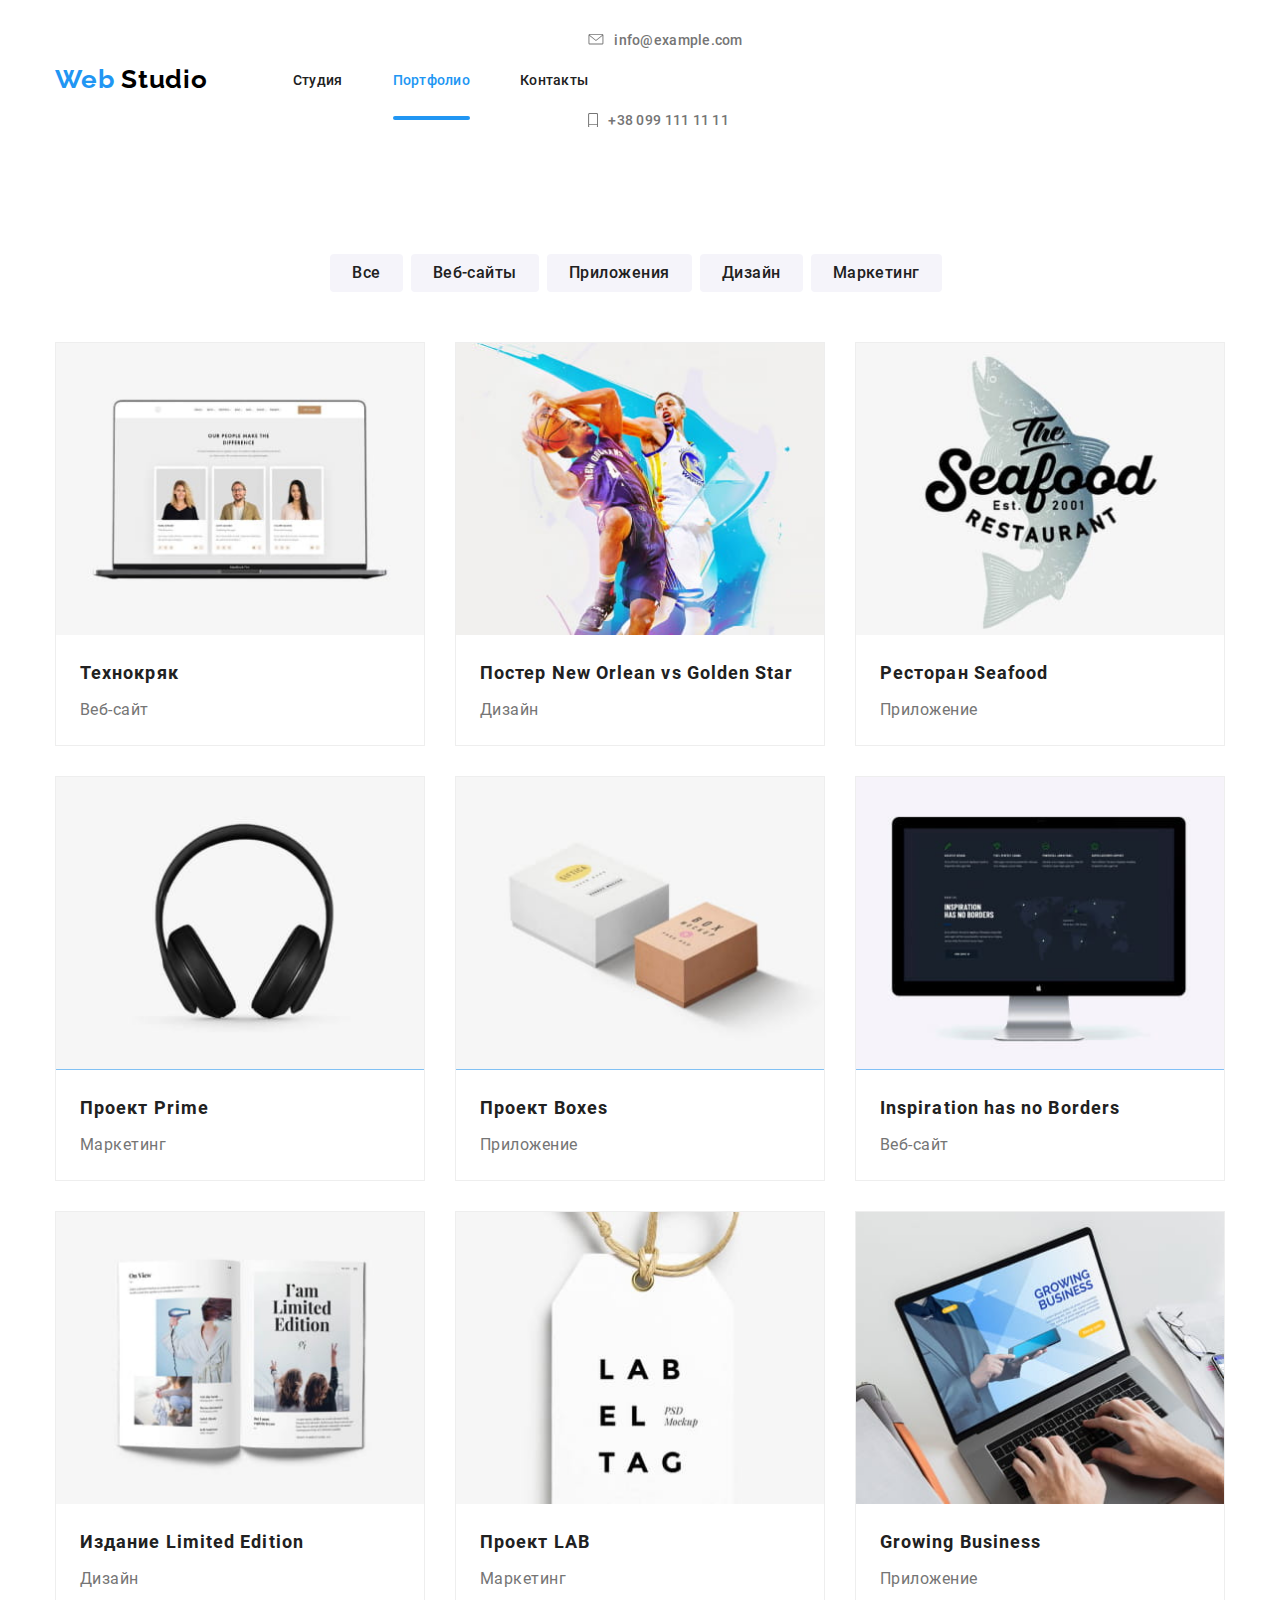
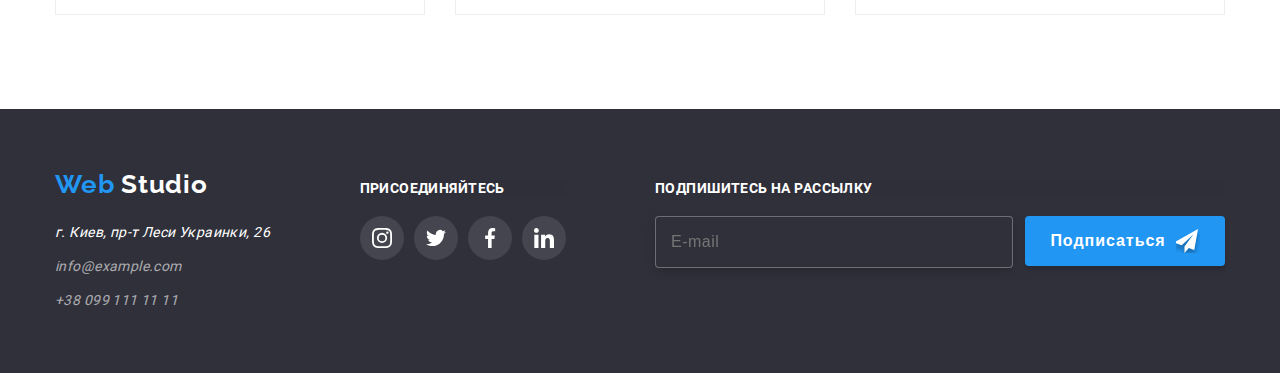
==== commit 0cc67c30: "наработки 07.09" ====
--- a/portfolio.html
+++ b/portfolio.html
@@ -231,7 +231,7 @@
     </main>
     <footer class="footer">
       <div class="container footer-flex">
-        <div class="tablet">
+      
           <div class="footflex-elem">
             <a href="/">
               <p class="logo footer-logo">
@@ -278,7 +278,7 @@
               ></a>
             </p>
           </section>
-        </div>
+        
         <section class="footflex-elem">
           <h3 class="footer-registr">Подпишитесь на рассылку</h3>
           <form class="foot-form">
--- a/css/main.min.css
+++ b/css/main.min.css
@@ -1,2 +1,2 @@
-@font-face{font-family:"Raleway";font-style:normal;font-weight:400;src:url("../fonts/raleway-v17-latin_cyrillic-regular.eot");src:local(""),url("../fonts/raleway-v17-latin_cyrillic-regular.eot?#iefix") format("embedded-opentype"),url("../fonts/raleway-v17-latin_cyrillic-regular.woff2") format("woff2"),url("../fonts/raleway-v17-latin_cyrillic-regular.woff") format("woff"),url("../fonts/raleway-v17-latin_cyrillic-regular.ttf") format("truetype"),url("../fonts/raleway-v17-latin_cyrillic-regular.svg#Raleway") format("svg")}@font-face{font-family:"Raleway";font-style:normal;font-weight:700;src:url("../fonts/raleway-v17-latin_cyrillic-700.eot");src:local(""),url("../fonts/raleway-v17-latin_cyrillic-700.eot?#iefix") format("embedded-opentype"),url("../fonts/raleway-v17-latin_cyrillic-700.woff2") format("woff2"),url("../fonts/raleway-v17-latin_cyrillic-700.woff") format("woff"),url("../fonts/raleway-v17-latin_cyrillic-700.ttf") format("truetype"),url("../fonts/raleway-v17-latin_cyrillic-700.svg#Raleway") format("svg")}@font-face{font-family:"Roboto";font-style:normal;font-weight:400;src:url("../fonts/roboto-v20-latin_cyrillic-regular.eot");src:local("Roboto"),local("Roboto-Regular"),url("../fonts/roboto-v20-latin_cyrillic-regular.eot?#iefix") format("embedded-opentype"),url("../fonts/roboto-v20-latin_cyrillic-regular.woff2") format("woff2"),url("../fonts/roboto-v20-latin_cyrillic-regular.woff") format("woff"),url("../fonts/roboto-v20-latin_cyrillic-regular.ttf") format("truetype"),url("../fonts/roboto-v20-latin_cyrillic-regular.svg#Roboto") format("svg")}@font-face{font-family:"Roboto";font-style:normal;font-weight:500;src:url("../fonts/roboto-v20-latin_cyrillic-500.eot");src:local("Roboto Medium"),local("Roboto-Medium"),url("../fonts/roboto-v20-latin_cyrillic-500.eot?#iefix") format("embedded-opentype"),url("../fonts/roboto-v20-latin_cyrillic-500.woff2") format("woff2"),url("../fonts/roboto-v20-latin_cyrillic-500.woff") format("woff"),url("../fonts/roboto-v20-latin_cyrillic-500.ttf") format("truetype"),url("../fonts/roboto-v20-latin_cyrillic-500.svg#Roboto") format("svg")}@font-face{font-family:"Roboto";font-style:normal;font-weight:700;src:url("../fonts/roboto-v20-latin_cyrillic-700.eot");src:local("Roboto Bold"),local("Roboto-Bold"),url("../fonts/roboto-v20-latin_cyrillic-700.eot?#iefix") format("embedded-opentype"),url("../fonts/roboto-v20-latin_cyrillic-700.woff2") format("woff2"),url("../fonts/roboto-v20-latin_cyrillic-700.woff") format("woff"),url("../fonts/roboto-v20-latin_cyrillic-700.ttf") format("truetype"),url("../fonts/roboto-v20-latin_cyrillic-700.svg#Roboto") format("svg")}@font-face{font-family:"Roboto";font-style:normal;font-weight:900;src:url("../fonts/roboto-v20-latin_cyrillic-900.eot");src:local("Roboto Black"),local("Roboto-Black"),url("../fonts/roboto-v20-latin_cyrillic-900.eot?#iefix") format("embedded-opentype"),url("../fonts/roboto-v20-latin_cyrillic-900.woff2") format("woff2"),url("../fonts/roboto-v20-latin_cyrillic-900.woff") format("woff"),url("../fonts/roboto-v20-latin_cyrillic-900.ttf") format("truetype"),url("../fonts/roboto-v20-latin_cyrillic-900.svg#Roboto") format("svg")}body{font-family:"Roboto", sans-serif;font-style:normal;font-weight:normal;font-size:14px;line-height:1.714;letter-spacing:0.03em;color:#757575;background-color:#fff}*{margin:0;border:0;text-decoration:none;outline:2px solid tomato}html{-webkit-box-sizing:border-box;box-sizing:border-box}*,*::before,*::after{-webkit-box-sizing:inherit;box-sizing:inherit}img{display:block}.list{padding-left:0px;list-style:none}.section-title{text-align:center;margin-bottom:50px;font-weight:bold;font-size:28px;line-height:1.1786;color:#212121}@media screen and (min-width: 1200px){.section-title{font-size:36px;line-height:1.1667}}.container{margin-right:auto;margin-left:auto;padding-left:15px;padding-right:15px}@media screen and (min-width: 480px){.container{width:480px}}@media screen and (min-width: 768px){.container{width:768px}}@media screen and (min-width: 1200px){.container{width:1200px}}.box-section .container{padding-bottom:94px}.advantage .container,.team-section .container,.client-section .container{padding-top:60px;padding-bottom:60px}@media screen and (min-width: 1200px){.advantage .container,.team-section .container,.client-section .container{padding-top:94px;padding-bottom:94px}}.visually-hidden{position:absolute !important;clip:rect(1px 1px 1px 1px);clip:rect(1px, 1px, 1px, 1px);padding:0 !important;border:0 !important;height:1px !important;width:1px !important;overflow:hidden}.btn,.soc-link,.adv-element .link,.box,.clnt-flexcont .clnt-element,.clnt-element .link,.btn-modal,.btn-flex{display:-webkit-box;display:-ms-flexbox;display:flex;-webkit-box-align:center;-ms-flex-align:center;align-items:center;-webkit-box-pack:center;-ms-flex-pack:center;justify-content:center}.btn{display:-webkit-inline-box;display:-ms-inline-flexbox;display:inline-flex;width:200px;height:50px;font-weight:bold;font-size:16px;line-height:1.875;letter-spacing:0.06em;color:#fff;background:#2196f3;-webkit-box-shadow:0px 4px 4px rgba(0,0,0,0.15);box-shadow:0px 4px 4px rgba(0,0,0,0.15);border-radius:4px;cursor:pointer;-webkit-transition:background 250ms cubic-bezier(0.4, 0, 0.2, 1);transition:background 250ms cubic-bezier(0.4, 0, 0.2, 1)}.btn:hover,.btn:focus{background:#188ce8}.logo{font-family:Raleway, sans-serif;font-weight:bold;font-size:24px;line-height:1.167;letter-spacing:0.03em;color:#000}@media screen and (min-width: 1200px){.logo{font-size:26px;line-height:1.192}}.footer-logo{color:#fff;margin-bottom:20px}@media screen and (min-width: 1200px){.footer-logo{text-align:left}}.web-logo{color:#2196f3}.soc-link{width:44px;height:44px;padding:0px;border:none;border-radius:50%;background-color:#fff 10%;fill:#afb1b8;-webkit-transition:background-color 250ms cubic-bezier(0.4, 0, 0.2, 1),fill 250ms cubic-bezier(0.4, 0, 0.2, 1);transition:background-color 250ms cubic-bezier(0.4, 0, 0.2, 1),fill 250ms cubic-bezier(0.4, 0, 0.2, 1)}.soc-link:not(:last-child){margin-right:10px}.footsoc-block .soc-link{background:rgba(255,255,255,0.1);fill:#fff}.soc-link:hover{background-color:#2196f3;fill:#fff}.header-page{background-color:var(--logo-bgr-color)}@media screen and (min-width: 1200px){.main-navi{display:-webkit-box;display:-ms-flexbox;display:flex;-webkit-box-align:center;-ms-flex-align:center;align-items:center}}@media screen and (min-width: 1200px){.main-navi .menu-navi{display:-webkit-box;display:-ms-flexbox;display:flex;margin-left:85px}.main-navi .menu-navi .item:not(:first-child){margin-left:50px}}.link-navi,.contacts-link{display:-webkit-inline-box;display:-ms-inline-flexbox;display:inline-flex;-webkit-box-align:center;-ms-flex-align:center;align-items:center;-webkit-box-pack:none;-ms-flex-pack:none;justify-content:none;padding-top:32px;padding-bottom:32px;font-weight:500;font-size:14px;line-height:1.1428;letter-spacing:0.02em;color:#212121;-webkit-transition:color 250ms cubic-bezier(0.4, 0, 0.2, 1);transition:color 250ms cubic-bezier(0.4, 0, 0.2, 1)}.link-navi:hover,.contacts-link:hover,.link-navi:focus,.contacts-link:focus{color:#2196f3;fill:#2196f3}.contacts .item+.item{margin-left:30px}.contacts-link{color:#757575;fill:#757575;-webkit-transition:fill 250ms cubic-bezier(0.4, 0, 0.2, 1),color 250ms cubic-bezier(0.4, 0, 0.2, 1);transition:fill 250ms cubic-bezier(0.4, 0, 0.2, 1),color 250ms cubic-bezier(0.4, 0, 0.2, 1)}.contacts-link:hover,.contacts-link:focus{color:#2196f3;fill:#2196f3}.contacts-link .mail-icon{width:16px;height:11.2px;margin-right:10px}.contacts-link .phone-icon{width:10px;height:14.94px;margin-right:10px}.current{color:#2196f3;position:relative}.current::before{content:"";position:absolute;width:100%;height:4px;bottom:0px;left:0px;background:#2196f3;border-radius:2px}.hero{text-align:center;background-color:#212121;height:400px;padding-top:118px;padding-bottom:118px;margin-left:auto;margin-right:auto;background-image:-webkit-gradient(linear, left top, right top, from(rgba(47,48,58,0.8)), to(rgba(47,48,58,0.8))),url(../images/img-header.jpg);background-image:linear-gradient(to right, rgba(47,48,58,0.8), rgba(47,48,58,0.8)),url(../images/img-header.jpg);background-repeat:no-repeat;background-position:center;background-size:cover}@media screen and (min-width: 1200px){.hero{max-width:1600px;height:600px;padding-top:200px;padding-bottom:200px}}.page-title{margin-top:0px;margin-bottom:30px;max-width:360px;margin-right:auto;margin-left:auto;font-weight:900;font-size:26px;line-height:1.6154;letter-spacing:0.06em;color:#fff;text-align:center}@media screen and (min-width: 1200px){.page-title{max-width:696px;font-size:44px;line-height:1.3636}}@media screen and (min-width: 768px){.advantage .adv-flexcont{display:-webkit-box;display:-ms-flexbox;display:flex;-ms-flex-wrap:wrap;flex-wrap:wrap;margin:-15px}}.adv-element{-webkit-box-orient:vertical;-webkit-box-direction:normal;-ms-flex-direction:column;flex-direction:column;width:100%}@media screen and (min-width: 768px){.adv-element{width:calc((100% - (2 * 30px)) / 2);margin:15px}}@media screen and (min-width: 1200px){.adv-element{width:calc((100% - (4 * 30px)) / 4)}}.adv-element .link{height:120px;background-color:#f5f4fa;border-radius:4px}@media screen and (min-width: 480px){.adv-element .link{width:100%}}.adv-element .feature{margin-top:30px;margin-bottom:10px;font-weight:bold;font-size:14px;line-height:1.143;text-align:center;color:#212121}@media screen and (max-width: 1199px){.box-section{display:none}}.box-flexcont{display:-webkit-box;display:-ms-flexbox;display:flex}.box-flexcont .box-element{position:relative;width:calc((100%-60px) / 3);margin-right:30px}.box-flexcont .box-element:nth-child(3n){margin-right:0px}.box{position:absolute;bottom:0px;left:0px;width:100%;height:70px;font-weight:bold;line-height:1.1428;color:#fff;background:rgba(47,48,58,0.8);text-transform:uppercase}.team-section{background:#f5f4fa}@media screen and (min-width: 768px){.team-section .team-flexcont{display:-webkit-box;display:-ms-flexbox;display:flex;-ms-flex-wrap:wrap;flex-wrap:wrap;margin:-15px}}.team-section .team-flexcont .team-element{width:100%;background:#fff;-webkit-box-shadow:0px 1px 3px rgba(0,0,0,0.12),0px 1px 1px rgba(0,0,0,0.14),0px 2px 1px rgba(0,0,0,0.2);box-shadow:0px 1px 3px rgba(0,0,0,0.12),0px 1px 1px rgba(0,0,0,0.14),0px 2px 1px rgba(0,0,0,0.2)}@media screen and (min-width: 768px){.team-section .team-flexcont .team-element{width:calc((100% - (2 * 30px)) / 2);margin:15px}}@media screen and (min-width: 1200px){.team-section .team-flexcont .team-element{width:calc((100% - (4 * 30px)) / 4)}}.team-name,.team-prof{margin-top:30px;margin-bottom:10px;text-align:center;font-weight:500;font-size:16px;line-height:1.875;letter-spacing:0.03em;color:#212121}.team-prof{margin-top:0px;margin-bottom:16px;font-weight:normal;color:#757575}.soc-team{display:-webkit-box;display:-ms-flexbox;display:flex;-webkit-box-pack:center;-ms-flex-pack:center;justify-content:center;margin-bottom:24px}.clnt-flexcont{display:-webkit-box;display:-ms-flexbox;display:flex;-ms-flex-wrap:wrap;flex-wrap:wrap;margin:-15px}.clnt-flexcont .clnt-element{-webkit-box-pack:none;-ms-flex-pack:none;justify-content:none;width:calc((100% - (2 * 30px)) / 2);margin:15px}@media screen and (min-width: 768px){.clnt-flexcont .clnt-element{width:calc((100% - (3 * 30px)) / 3)}}@media screen and (min-width: 1200px){.clnt-flexcont .clnt-element{width:calc((100% - (6 * 30px)) / 6)}}.clnt-element .link{border:1px solid #afb1b8;border-radius:4px;width:100%;height:90px;fill:#afb1b8;-webkit-transition:border 250ms cubic-bezier(0.4, 0, 0.2, 1),fill 250ms cubic-bezier(0.4, 0, 0.2, 1);transition:border 250ms cubic-bezier(0.4, 0, 0.2, 1),fill 250ms cubic-bezier(0.4, 0, 0.2, 1)}.clnt-element .link:hover{border:1px solid #2196f3;fill:#2196f3}.footer{background:#2f303a;padding-top:60px;padding-bottom:60px}.footer-flex{text-align:center}@media screen and (min-width: 1200px){.footer-flex{display:-webkit-box;display:-ms-flexbox;display:flex}}.footflex-elem:not(:first-child){margin-top:60px}@media screen and (min-width: 768px){.footflex-elem:not(:first-child){margin-top:5px}}@media screen and (min-width: 1200px){.footflex-elem:not(:first-child){margin-top:12px}}@media screen and (min-width: 768px){.tablet{display:-webkit-box;display:-ms-flexbox;display:flex;-webkit-box-pack:justify;-ms-flex-pack:justify;justify-content:space-between;margin:60px;margin-top:0px}}@media screen and (min-width: 1200px){.tablet{margin:0px}}@media screen and (min-width: 1200px){.footflex-elem:last-child{margin-left:auto}.footflex-elem:first-child{margin-right:69px}}@media screen and (min-width: 1200px){.footer-adress{text-align:left}}.footer-adress .adress-link:not(:last-child){margin-bottom:9px}.adress-map,.footer-contacts{font-size:14px;line-height:1.7143;letter-spacing:0.03em;color:#fff;-webkit-transition:color 250ms cubic-bezier(0.4, 0, 0.2, 1);transition:color 250ms cubic-bezier(0.4, 0, 0.2, 1)}.adress-map:hover,.footer-contacts:hover{color:#2196f3}.footer-contacts{color:rgba(255,255,255,0.6)}.footer-contacts:hover{color:#2196f3}.footflex-elem h3{font-weight:bold;font-size:14px;line-height:1.1428;letter-spacing:0.03em;color:#fff;background:rgba(47,48,58,0.8);text-transform:uppercase}@media screen and (min-width: 1200px){.footflex-elem h3{text-align:left}}.footsoc-block{display:-webkit-box;display:-ms-flexbox;display:flex;-webkit-box-pack:center;-ms-flex-pack:center;justify-content:center}.footer-soc,.footer-registr{margin-bottom:20px}@media screen and (min-width: 768px) and (max-width: 1199px){.foot-form{margin-top:60px}}@media screen and (min-width: 1200px){.foot-form{display:-webkit-box;display:-ms-flexbox;display:flex}}.foot-form .mail-btn{display:block;width:100%;font-size:16px;line-height:1.25;letter-spacing:0.03em;color:rgba(255,255,255,0.6);padding:15px;margin-bottom:20px;background-color:#2f303a;border:1px solid rgba(255,255,255,0.3);border-radius:4px;-webkit-filter:drop-shadow(0px 4px 4px rgba(0,0,0,0.15));filter:drop-shadow(0px 4px 4px rgba(0,0,0,0.15))}@media screen and (min-width: 768px){.foot-form .mail-btn{width:450px;-webkit-box-pack:center;-ms-flex-pack:center;justify-content:center;margin-right:auto;margin-left:auto}}@media screen and (min-width: 1200px){.foot-form .mail-btn{width:358px;-webkit-box-pack:center;-ms-flex-pack:center;justify-content:center;margin-right:12px}}.footflex-elem .btn::after{content:"";width:24px;height:24px;margin-left:10px;background-image:url(../images/iconsend.svg);background-position:right -2px top;background-repeat:no-repeat}.backdrop{position:fixed;top:0px;left:0px;width:100%;height:100%;background:rgba(0,0,0,0.2);opacity:1;-webkit-transition:opacity 250ms cubic-bezier(0.4, 0, 0.2, 1);transition:opacity 250ms cubic-bezier(0.4, 0, 0.2, 1)}.backdrop .modal{position:absolute;top:50%;left:50%;-webkit-transform:translate(-50%, -50%) scale(1, 1);transform:translate(-50%, -50%) scale(1, 1);min-width:528px;min-height:581px;background:#fff;-webkit-box-shadow:0px 1px 3px rgba(0,0,0,0.12),0px 1px 1px rgba(0,0,0,0.14),0px 2px 1px rgba(0,0,0,0.2);box-shadow:0px 1px 3px rgba(0,0,0,0.12),0px 1px 1px rgba(0,0,0,0.14),0px 2px 1px rgba(0,0,0,0.2);border-radius:4px;-webkit-transition:-webkit-transform 250ms cubic-bezier(0.4, 0, 0.2, 1);transition:-webkit-transform 250ms cubic-bezier(0.4, 0, 0.2, 1);transition:transform 250ms cubic-bezier(0.4, 0, 0.2, 1);transition:transform 250ms cubic-bezier(0.4, 0, 0.2, 1), -webkit-transform 250ms cubic-bezier(0.4, 0, 0.2, 1)}.backdrop.is-hidden{opacity:0;pointer-events:none}.backdrop.is-hidden .modal{-webkit-transform:translate(-50%, -50%) scale(0.3, 0.3);transform:translate(-50%, -50%) scale(0.3, 0.3)}.btn-modal{position:absolute;top:8px;right:8px;margin-left:auto;width:30px;height:30px;background:#fff;border:1px solid rgba(0,0,0,0.1);border-radius:50%;-webkit-transition:fill 250ms cubic-bezier(0.4, 0, 0.2, 1);transition:fill 250ms cubic-bezier(0.4, 0, 0.2, 1)}.btn-modal:hover,.btn-modal:focus{fill:#2196f3}.form-field .form-input,.form-comment .form-cominp{width:100%;padding:12px;padding-left:42px;border:1px solid rgba(33,33,33,0.2);border-radius:4px;-webkit-transition:fill 250ms cubic-bezier(0.4, 0, 0.2, 1);transition:fill 250ms cubic-bezier(0.4, 0, 0.2, 1);cursor:pointer}.form-field .form-input:focus,.form-comment .form-cominp:focus{border:1px solid #2196f3;outline:none}.form-field .form-input:focus+.form-label,.form-comment .form-cominp:focus+.form-label{top:-4px;left:19px;-webkit-transform:translateY(-100%);transform:translateY(-100%);color:#2196f3}.form-field .form-input:focus ~ .icon,.form-comment .form-cominp:focus ~ .icon{fill:#2196f3}.form-field .form-input:not(:placeholder-shown)+.form-label,.form-comment .form-cominp:not(:placeholder-shown)+.form-label{top:-4px;left:19px;-webkit-transform:translateY(-100%);transform:translateY(-100%);color:#2196f3}.form-field .form-input:not(:placeholder-shown) ~ .icon,.form-comment .form-cominp:not(:placeholder-shown) ~ .icon{fill:#2196f3}.register-form{padding:40px}.register-form h3{font-weight:bold;font-size:20px;line-height:1.15;letter-spacing:0.03em;text-align:center;margin-bottom:30px;color:#212121}.form-field{position:relative;margin-bottom:28px}.form-field .form-label{position:absolute;top:50%;left:42px;-webkit-transform:translateY(-50%);transform:translateY(-50%);font-size:14px;line-height:1.1428;letter-spacing:0.01em;color:#757575;-webkit-transition:color 250ms cubic-bezier(0.4, 0, 0.2, 1),-webkit-transform 250ms cubic-bezier(0.4, 0, 0.2, 1);transition:color 250ms cubic-bezier(0.4, 0, 0.2, 1),-webkit-transform 250ms cubic-bezier(0.4, 0, 0.2, 1);transition:transform 250ms cubic-bezier(0.4, 0, 0.2, 1),color 250ms cubic-bezier(0.4, 0, 0.2, 1);transition:transform 250ms cubic-bezier(0.4, 0, 0.2, 1),color 250ms cubic-bezier(0.4, 0, 0.2, 1),-webkit-transform 250ms cubic-bezier(0.4, 0, 0.2, 1);cursor:pointer}.form-field .icon{position:absolute;top:50%;left:19px;-webkit-transform:translateY(-50%);transform:translateY(-50%);-webkit-transition:fill 250ms cubic-bezier(0.4, 0, 0.2, 1);transition:fill 250ms cubic-bezier(0.4, 0, 0.2, 1)}.form-comment{position:relative;margin-bottom:20px}.form-comment .form-cominp{padding-left:19px}.form-comment .form-label{position:absolute;top:12px;left:19px;font-size:14px;line-height:1.1428;letter-spacing:0.03em;color:#757575;-webkit-transition:-webkit-transform 250ms cubic-bezier(0.4, 0, 0.2, 1);transition:-webkit-transform 250ms cubic-bezier(0.4, 0, 0.2, 1);transition:transform 250ms cubic-bezier(0.4, 0, 0.2, 1);transition:transform 250ms cubic-bezier(0.4, 0, 0.2, 1), -webkit-transform 250ms cubic-bezier(0.4, 0, 0.2, 1)}.form-check{position:relative;margin-bottom:30px}.form-checklab{padding-right:11px;padding-left:36px}.form-checklab a{color:#2196f3;text-decoration:underline}.icon-check{position:absolute;top:50%;left:12px;-webkit-transform:translateY(-50%);transform:translateY(-50%);display:-webkit-inline-box;display:-ms-inline-flexbox;display:inline-flex;width:16px;height:15px;border:2px solid #212121;border-radius:2px;-webkit-box-sizing:border-box;box-sizing:border-box;-webkit-transition:background-color 250ms cubic-bezier(0.4, 0, 0.2, 1),border 250ms cubic-bezier(0.4, 0, 0.2, 1);transition:background-color 250ms cubic-bezier(0.4, 0, 0.2, 1),border 250ms cubic-bezier(0.4, 0, 0.2, 1)}.form-checkinp:checked+.icon-check{background-color:#2196f3;border:none}.portfolio-sect{display:-webkit-box;display:-ms-flexbox;display:flex;padding-top:60px;padding-bottom:60px}@media screen and (min-width: 1200px){.portfolio-sect{padding-top:94px;padding-bottom:94px}}.filters{display:-webkit-box;display:-ms-flexbox;display:flex;-ms-flex-wrap:wrap;flex-wrap:wrap;-webkit-box-pack:start;-ms-flex-pack:start;justify-content:flex-start;margin-bottom:50px}@media screen and (min-width: 768px){.filters{-webkit-box-pack:center;-ms-flex-pack:center;justify-content:center}}.filters .item{display:-webkit-box;display:-ms-flexbox;display:flex;margin-bottom:15px}@media screen and (min-width: 768px){.filters .item{margin-bottom:0px}}.filters .item+.item{margin-left:8px}.filter{font-weight:500;font-size:16px;line-height:1.625;letter-spacing:0.03em;padding:6px 22px;color:#212121;background:#f5f4fa;border-radius:4px;-webkit-transition:background-color 250ms cubic-bezier(0.4, 0, 0.2, 1),color 250ms cubic-bezier(0.4, 0, 0.2, 1);transition:background-color 250ms cubic-bezier(0.4, 0, 0.2, 1),color 250ms cubic-bezier(0.4, 0, 0.2, 1)}.filter:hover,.filter:focus,.filter:active{color:#fff;background:#2196f3}.potrfol-flex{display:-webkit-box;display:-ms-flexbox;display:flex;-ms-flex-wrap:wrap;flex-wrap:wrap}@media screen and (min-width: 768px){.potrfol-flex{margin:-15px}}.potrfol-flex .item{width:100%;margin-bottom:30px;background:var(--logo-bgr-color);border:1px solid #eeeeee;-webkit-box-sizing:border-box;box-sizing:border-box;cursor:pointer}@media screen and (min-width: 768px){.potrfol-flex .item{width:calc((100% - (2 * 30px)) / 2);margin:15px}}@media screen and (min-width: 1200px){.potrfol-flex .item{width:calc((100% - (3 * 30px)) / 3)}}.potrfol-flex .item:hover{-webkit-box-shadow:0px 1px 1px rgba(0,0,0,0.12),0px 4px 4px rgba(0,0,0,0.06),1px 4px 6px rgba(0,0,0,0.16);box-shadow:0px 1px 1px rgba(0,0,0,0.12),0px 4px 4px rgba(0,0,0,0.06),1px 4px 6px rgba(0,0,0,0.16)}.potrfol-flex .item:hover .hover-over{-webkit-transform:translatey(0);transform:translatey(0)}.portf-thumb{position:relative;overflow:hidden}.portfol-title{display:inline-block;width:100%;margin-top:20px;margin-bottom:4px;font-weight:bold;font-size:18px;line-height:2;letter-spacing:0.06em;color:#212121}.portf-sub{display:inline-block;width:100%;margin-bottom:20px;font-size:16px;line-height:1.875;letter-spacing:0.03em;color:#757575}.portfol-title,.portf-sub{padding-right:24px;padding-left:24px}.hover-over{position:absolute;width:100%;height:100%;bottom:0px;left:0px;background:rgba(33,150,243,0.9);font-size:18px;line-height:1.5555;color:#fff;padding:63px 24px;-webkit-transform:translatey(100%);transform:translatey(100%);-webkit-transition:-webkit-transform 250ms cubic-bezier(0.4, 0, 0.2, 1);transition:-webkit-transform 250ms cubic-bezier(0.4, 0, 0.2, 1);transition:transform 250ms cubic-bezier(0.4, 0, 0.2, 1);transition:transform 250ms cubic-bezier(0.4, 0, 0.2, 1), -webkit-transform 250ms cubic-bezier(0.4, 0, 0.2, 1)}
+@font-face{font-family:"Raleway";font-style:normal;font-weight:400;src:url("../fonts/raleway-v17-latin_cyrillic-regular.eot");src:local(""),url("../fonts/raleway-v17-latin_cyrillic-regular.eot?#iefix") format("embedded-opentype"),url("../fonts/raleway-v17-latin_cyrillic-regular.woff2") format("woff2"),url("../fonts/raleway-v17-latin_cyrillic-regular.woff") format("woff"),url("../fonts/raleway-v17-latin_cyrillic-regular.ttf") format("truetype"),url("../fonts/raleway-v17-latin_cyrillic-regular.svg#Raleway") format("svg")}@font-face{font-family:"Raleway";font-style:normal;font-weight:700;src:url("../fonts/raleway-v17-latin_cyrillic-700.eot");src:local(""),url("../fonts/raleway-v17-latin_cyrillic-700.eot?#iefix") format("embedded-opentype"),url("../fonts/raleway-v17-latin_cyrillic-700.woff2") format("woff2"),url("../fonts/raleway-v17-latin_cyrillic-700.woff") format("woff"),url("../fonts/raleway-v17-latin_cyrillic-700.ttf") format("truetype"),url("../fonts/raleway-v17-latin_cyrillic-700.svg#Raleway") format("svg")}@font-face{font-family:"Roboto";font-style:normal;font-weight:400;src:url("../fonts/roboto-v20-latin_cyrillic-regular.eot");src:local("Roboto"),local("Roboto-Regular"),url("../fonts/roboto-v20-latin_cyrillic-regular.eot?#iefix") format("embedded-opentype"),url("../fonts/roboto-v20-latin_cyrillic-regular.woff2") format("woff2"),url("../fonts/roboto-v20-latin_cyrillic-regular.woff") format("woff"),url("../fonts/roboto-v20-latin_cyrillic-regular.ttf") format("truetype"),url("../fonts/roboto-v20-latin_cyrillic-regular.svg#Roboto") format("svg")}@font-face{font-family:"Roboto";font-style:normal;font-weight:500;src:url("../fonts/roboto-v20-latin_cyrillic-500.eot");src:local("Roboto Medium"),local("Roboto-Medium"),url("../fonts/roboto-v20-latin_cyrillic-500.eot?#iefix") format("embedded-opentype"),url("../fonts/roboto-v20-latin_cyrillic-500.woff2") format("woff2"),url("../fonts/roboto-v20-latin_cyrillic-500.woff") format("woff"),url("../fonts/roboto-v20-latin_cyrillic-500.ttf") format("truetype"),url("../fonts/roboto-v20-latin_cyrillic-500.svg#Roboto") format("svg")}@font-face{font-family:"Roboto";font-style:normal;font-weight:700;src:url("../fonts/roboto-v20-latin_cyrillic-700.eot");src:local("Roboto Bold"),local("Roboto-Bold"),url("../fonts/roboto-v20-latin_cyrillic-700.eot?#iefix") format("embedded-opentype"),url("../fonts/roboto-v20-latin_cyrillic-700.woff2") format("woff2"),url("../fonts/roboto-v20-latin_cyrillic-700.woff") format("woff"),url("../fonts/roboto-v20-latin_cyrillic-700.ttf") format("truetype"),url("../fonts/roboto-v20-latin_cyrillic-700.svg#Roboto") format("svg")}@font-face{font-family:"Roboto";font-style:normal;font-weight:900;src:url("../fonts/roboto-v20-latin_cyrillic-900.eot");src:local("Roboto Black"),local("Roboto-Black"),url("../fonts/roboto-v20-latin_cyrillic-900.eot?#iefix") format("embedded-opentype"),url("../fonts/roboto-v20-latin_cyrillic-900.woff2") format("woff2"),url("../fonts/roboto-v20-latin_cyrillic-900.woff") format("woff"),url("../fonts/roboto-v20-latin_cyrillic-900.ttf") format("truetype"),url("../fonts/roboto-v20-latin_cyrillic-900.svg#Roboto") format("svg")}body{font-family:"Roboto", sans-serif;font-style:normal;font-weight:normal;font-size:14px;line-height:1.714;letter-spacing:0.03em;color:#757575;background-color:#fff}*{margin:0;border:0;text-decoration:none}html{-webkit-box-sizing:border-box;box-sizing:border-box}*,*::before,*::after{-webkit-box-sizing:inherit;box-sizing:inherit}img{display:block;width:100%;height:auto}.list{padding-left:0px;list-style:none}.section-title{text-align:center;margin-bottom:50px;font-weight:bold;font-size:28px;line-height:1.1786;color:#212121}@media screen and (min-width: 1200px){.section-title{font-size:36px;line-height:1.1667}}.container{margin-right:auto;margin-left:auto;padding-left:15px;padding-right:15px}@media screen and (min-width: 480px){.container{width:480px}}@media screen and (min-width: 768px){.container{width:768px}}@media screen and (min-width: 1200px){.container{width:1200px}}.box-section .container{padding-bottom:94px}.advantage .container,.team-section .container,.client-section .container{padding-top:60px;padding-bottom:60px}@media screen and (min-width: 1200px){.advantage .container,.team-section .container,.client-section .container{padding-top:94px;padding-bottom:94px}}.visually-hidden{position:absolute !important;clip:rect(1px 1px 1px 1px);clip:rect(1px, 1px, 1px, 1px);padding:0 !important;border:0 !important;height:1px !important;width:1px !important;overflow:hidden}.btn,.soc-link,.adv-element .link,.box,.clnt-flexcont .clnt-element,.clnt-element .link,.btn-modal,.btn-flex{display:-webkit-box;display:-ms-flexbox;display:flex;-webkit-box-align:center;-ms-flex-align:center;align-items:center;-webkit-box-pack:center;-ms-flex-pack:center;justify-content:center}.btn{display:-webkit-inline-box;display:-ms-inline-flexbox;display:inline-flex;width:200px;height:50px;font-weight:bold;font-size:16px;line-height:1.875;letter-spacing:0.06em;color:#fff;background:#2196f3;-webkit-box-shadow:0px 4px 4px rgba(0,0,0,0.15);box-shadow:0px 4px 4px rgba(0,0,0,0.15);border-radius:4px;cursor:pointer;-webkit-transition:background 250ms cubic-bezier(0.4, 0, 0.2, 1);transition:background 250ms cubic-bezier(0.4, 0, 0.2, 1)}.btn:hover,.btn:focus{background:#188ce8}.logo{font-family:Raleway, sans-serif;font-weight:bold;font-size:24px;line-height:1.167;letter-spacing:0.03em;color:#000}@media screen and (min-width: 1200px){.logo{font-size:26px;line-height:1.192}}.footer-logo{color:#fff;margin-bottom:20px}@media screen and (min-width: 1200px){.footer-logo{text-align:left}}.web-logo{color:#2196f3}.soc-link{width:44px;height:44px;padding:0px;border:none;border-radius:50%;background-color:#fff 10%;fill:#afb1b8;-webkit-transition:background-color 250ms cubic-bezier(0.4, 0, 0.2, 1),fill 250ms cubic-bezier(0.4, 0, 0.2, 1);transition:background-color 250ms cubic-bezier(0.4, 0, 0.2, 1),fill 250ms cubic-bezier(0.4, 0, 0.2, 1)}.soc-link:not(:last-child){margin-right:10px}.footsoc-block .soc-link{background:rgba(255,255,255,0.1);fill:#fff}.soc-link:hover{background-color:#2196f3;fill:#fff}.header-page{background-color:var(--logo-bgr-color)}@media screen and (min-width: 1200px){.main-navi{display:-webkit-box;display:-ms-flexbox;display:flex;-webkit-box-align:center;-ms-flex-align:center;align-items:center}}@media screen and (min-width: 1200px){.main-navi .menu-navi{display:-webkit-box;display:-ms-flexbox;display:flex;margin-left:85px}.main-navi .menu-navi .item:not(:first-child){margin-left:50px}}.link-navi,.contacts-link{display:-webkit-inline-box;display:-ms-inline-flexbox;display:inline-flex;-webkit-box-align:center;-ms-flex-align:center;align-items:center;-webkit-box-pack:none;-ms-flex-pack:none;justify-content:none;padding-top:32px;padding-bottom:32px;font-weight:500;font-size:14px;line-height:1.1428;letter-spacing:0.02em;color:#212121;-webkit-transition:color 250ms cubic-bezier(0.4, 0, 0.2, 1);transition:color 250ms cubic-bezier(0.4, 0, 0.2, 1)}.link-navi:hover,.contacts-link:hover,.link-navi:focus,.contacts-link:focus{color:#2196f3;fill:#2196f3}.contacts-link{color:#757575;fill:#757575;-webkit-transition:fill 250ms cubic-bezier(0.4, 0, 0.2, 1),color 250ms cubic-bezier(0.4, 0, 0.2, 1);transition:fill 250ms cubic-bezier(0.4, 0, 0.2, 1),color 250ms cubic-bezier(0.4, 0, 0.2, 1)}.contacts-link:hover,.contacts-link:focus{color:#2196f3;fill:#2196f3}.contacts-link .mail-icon{width:16px;height:11.2px;margin-right:10px}.contacts-link .phone-icon{width:10px;height:14.94px;margin-right:10px}.current{color:#2196f3;position:relative}.current::before{content:"";position:absolute;width:100%;height:4px;bottom:0px;left:0px;background:#2196f3;border-radius:2px}.hero{text-align:center;background-color:#212121;height:400px;padding-top:118px;padding-bottom:118px;margin-left:auto;margin-right:auto;background-image:-webkit-gradient(linear, left top, right top, from(rgba(47,48,58,0.8)), to(rgba(47,48,58,0.8))),url(../images/img-header.jpg);background-image:linear-gradient(to right, rgba(47,48,58,0.8), rgba(47,48,58,0.8)),url(../images/img-header.jpg);background-repeat:no-repeat;background-position:center;background-size:cover}@media screen and (min-width: 1200px){.hero{max-width:1600px;height:600px;padding-top:200px;padding-bottom:200px}}.page-title{margin-top:0px;margin-bottom:30px;max-width:360px;margin-right:auto;margin-left:auto;font-weight:900;font-size:26px;line-height:1.6154;letter-spacing:0.06em;color:#fff;text-align:center}@media screen and (min-width: 1200px){.page-title{max-width:696px;font-size:44px;line-height:1.3636}}@media screen and (min-width: 768px){.advantage .adv-flexcont{display:-webkit-box;display:-ms-flexbox;display:flex;-ms-flex-wrap:wrap;flex-wrap:wrap;margin:-15px}}.adv-element{-webkit-box-orient:vertical;-webkit-box-direction:normal;-ms-flex-direction:column;flex-direction:column;width:100%}@media screen and (min-width: 768px){.adv-element{width:calc((100% - (2 * 30px)) / 2);margin:15px}}@media screen and (min-width: 1200px){.adv-element{width:calc((100% - (4 * 30px)) / 4)}}.adv-element .link{height:120px;background-color:#f5f4fa;border-radius:4px}@media screen and (min-width: 480px){.adv-element .link{width:100%}}.adv-element .feature{margin-top:30px;margin-bottom:10px;font-weight:bold;font-size:14px;line-height:1.143;text-align:center;color:#212121}@media screen and (max-width: 1199px){.box-section{display:none}}.box-flexcont{display:-webkit-box;display:-ms-flexbox;display:flex}.box-flexcont .box-element{position:relative;width:calc((100%-60px) / 3);margin-right:30px}.box-flexcont .box-element:nth-child(3n){margin-right:0px}.box{position:absolute;bottom:0px;left:0px;width:100%;height:70px;font-weight:bold;line-height:1.1428;color:#fff;background:rgba(47,48,58,0.8);text-transform:uppercase}.team-section{background:#f5f4fa}@media screen and (min-width: 768px){.team-section .team-flexcont{display:-webkit-box;display:-ms-flexbox;display:flex;-ms-flex-wrap:wrap;flex-wrap:wrap;margin:-15px}}.team-section .team-flexcont .team-element{width:100%;background:#fff;-webkit-box-shadow:0px 1px 3px rgba(0,0,0,0.12),0px 1px 1px rgba(0,0,0,0.14),0px 2px 1px rgba(0,0,0,0.2);box-shadow:0px 1px 3px rgba(0,0,0,0.12),0px 1px 1px rgba(0,0,0,0.14),0px 2px 1px rgba(0,0,0,0.2)}@media screen and (min-width: 768px){.team-section .team-flexcont .team-element{width:calc((100% - (2 * 30px)) / 2);margin:15px}}@media screen and (min-width: 1200px){.team-section .team-flexcont .team-element{width:calc((100% - (4 * 30px)) / 4)}}.team-name,.team-prof{margin-top:30px;margin-bottom:10px;text-align:center;font-weight:500;font-size:16px;line-height:1.875;letter-spacing:0.03em;color:#212121}.team-prof{margin-top:0px;margin-bottom:16px;font-weight:normal;color:#757575}.soc-team{display:-webkit-box;display:-ms-flexbox;display:flex;-webkit-box-pack:center;-ms-flex-pack:center;justify-content:center;margin-bottom:24px}.clnt-flexcont{display:-webkit-box;display:-ms-flexbox;display:flex;-ms-flex-wrap:wrap;flex-wrap:wrap;margin:-15px}.clnt-flexcont .clnt-element{-webkit-box-pack:none;-ms-flex-pack:none;justify-content:none;width:calc((100% - (2 * 30px)) / 2);margin:15px}@media screen and (min-width: 768px){.clnt-flexcont .clnt-element{width:calc((100% - (3 * 30px)) / 3)}}@media screen and (min-width: 1200px){.clnt-flexcont .clnt-element{width:calc((100% - (6 * 30px)) / 6)}}.clnt-element .link{border:1px solid #afb1b8;border-radius:4px;width:100%;height:90px;fill:#afb1b8;-webkit-transition:border 250ms cubic-bezier(0.4, 0, 0.2, 1),fill 250ms cubic-bezier(0.4, 0, 0.2, 1);transition:border 250ms cubic-bezier(0.4, 0, 0.2, 1),fill 250ms cubic-bezier(0.4, 0, 0.2, 1)}.clnt-element .link:hover{border:1px solid #2196f3;fill:#2196f3}.footer{background:#2f303a;padding-top:60px;padding-bottom:60px}.footer-flex{text-align:center}@media screen and (min-width: 768px){.footer-flex{display:-webkit-box;display:-ms-flexbox;display:flex;-ms-flex-wrap:wrap;flex-wrap:wrap;-ms-flex-pack:distribute;justify-content:space-around}}@media screen and (min-width: 1200px){.footer-flex{-webkit-box-align:baseline;-ms-flex-align:baseline;align-items:baseline;-webkit-box-pack:justify;-ms-flex-pack:justify;justify-content:space-between}}.footflex-elem:not(:first-child){margin-top:60px}@media screen and (min-width: 768px){.footflex-elem:not(:first-child){margin-top:5px}}@media screen and (min-width: 768px) and (max-width: 1199px){.footflex-elem:last-child{margin-top:60px}}@media screen and (min-width: 1200px){.footer-adress{text-align:left}}.footer-adress .adress-link:not(:last-child){margin-bottom:9px}.adress-map,.footer-contacts{font-size:14px;line-height:1.7143;letter-spacing:0.03em;color:#fff;-webkit-transition:color 250ms cubic-bezier(0.4, 0, 0.2, 1);transition:color 250ms cubic-bezier(0.4, 0, 0.2, 1)}.adress-map:hover,.footer-contacts:hover{color:#2196f3}.footer-contacts{color:rgba(255,255,255,0.6)}.footer-contacts:hover{color:#2196f3}.footflex-elem h3{font-weight:bold;font-size:14px;line-height:1.1428;letter-spacing:0.03em;color:#fff;background:rgba(47,48,58,0.8);text-transform:uppercase}@media screen and (min-width: 1200px){.footflex-elem h3{text-align:left}}.footsoc-block{display:-webkit-box;display:-ms-flexbox;display:flex;-webkit-box-pack:center;-ms-flex-pack:center;justify-content:center}.footer-soc,.footer-registr{margin-bottom:20px}@media screen and (min-width: 1200px){.foot-form{display:-webkit-box;display:-ms-flexbox;display:flex}}.foot-form .mail-btn{display:block;width:100%;font-size:16px;line-height:1.25;letter-spacing:0.03em;color:rgba(255,255,255,0.6);padding:15px;margin-bottom:20px;background-color:#2f303a;border:1px solid rgba(255,255,255,0.3);border-radius:4px;-webkit-filter:drop-shadow(0px 4px 4px rgba(0,0,0,0.15));filter:drop-shadow(0px 4px 4px rgba(0,0,0,0.15))}@media screen and (min-width: 768px){.foot-form .mail-btn{width:450px;-webkit-box-pack:center;-ms-flex-pack:center;justify-content:center;margin-right:auto;margin-left:auto}}@media screen and (min-width: 1200px){.foot-form .mail-btn{width:358px;-webkit-box-pack:center;-ms-flex-pack:center;justify-content:center;margin-right:12px}}.footflex-elem .btn::after{content:"";width:24px;height:24px;margin-left:10px;background-image:url(../images/iconsend.svg);background-position:right -2px top;background-repeat:no-repeat}.backdrop{position:fixed;top:0px;left:0px;width:100%;height:100%;background:rgba(0,0,0,0.2);opacity:1;-webkit-transition:opacity 250ms cubic-bezier(0.4, 0, 0.2, 1);transition:opacity 250ms cubic-bezier(0.4, 0, 0.2, 1)}.backdrop .modal{position:absolute;top:50%;left:50%;-webkit-transform:translate(-50%, -50%) scale(1, 1);transform:translate(-50%, -50%) scale(1, 1);width:calc((100% - (1 * 30px)) / 1);background:#fff;-webkit-box-shadow:0px 1px 3px rgba(0,0,0,0.12),0px 1px 1px rgba(0,0,0,0.14),0px 2px 1px rgba(0,0,0,0.2);box-shadow:0px 1px 3px rgba(0,0,0,0.12),0px 1px 1px rgba(0,0,0,0.14),0px 2px 1px rgba(0,0,0,0.2);border-radius:4px;-webkit-transition:-webkit-transform 250ms cubic-bezier(0.4, 0, 0.2, 1);transition:-webkit-transform 250ms cubic-bezier(0.4, 0, 0.2, 1);transition:transform 250ms cubic-bezier(0.4, 0, 0.2, 1);transition:transform 250ms cubic-bezier(0.4, 0, 0.2, 1), -webkit-transform 250ms cubic-bezier(0.4, 0, 0.2, 1)}@media screen and (min-width: 480px){.backdrop .modal{width:450px}}@media screen and (min-width: 1200px){.backdrop .modal{width:528px}}.backdrop.is-hidden{opacity:0;pointer-events:none}.backdrop.is-hidden .modal{-webkit-transform:translate(-50%, -50%) scale(0.3, 0.3);transform:translate(-50%, -50%) scale(0.3, 0.3)}.btn-modal{position:absolute;top:8px;right:8px;margin-left:auto;width:30px;height:30px;background:#fff;border:1px solid rgba(0,0,0,0.1);border-radius:50%;-webkit-transition:fill 250ms cubic-bezier(0.4, 0, 0.2, 1);transition:fill 250ms cubic-bezier(0.4, 0, 0.2, 1)}.btn-modal:hover,.btn-modal:focus{fill:#2196f3}.form-field .form-input,.form-comment .form-cominp{width:100%;padding:12px;padding-left:42px;border:1px solid rgba(33,33,33,0.2);border-radius:4px;-webkit-transition:fill 250ms cubic-bezier(0.4, 0, 0.2, 1);transition:fill 250ms cubic-bezier(0.4, 0, 0.2, 1);cursor:pointer}.form-field .form-input:focus,.form-comment .form-cominp:focus{border:1px solid #2196f3;outline:none}.form-field .form-input:focus+.form-label,.form-comment .form-cominp:focus+.form-label{top:-4px;left:19px;-webkit-transform:translateY(-100%);transform:translateY(-100%);color:#2196f3}.form-field .form-input:focus ~ .icon,.form-comment .form-cominp:focus ~ .icon{fill:#2196f3}.form-field .form-input:not(:placeholder-shown)+.form-label,.form-comment .form-cominp:not(:placeholder-shown)+.form-label{top:-4px;left:19px;-webkit-transform:translateY(-100%);transform:translateY(-100%);color:#2196f3}.form-field .form-input:not(:placeholder-shown) ~ .icon,.form-comment .form-cominp:not(:placeholder-shown) ~ .icon{fill:#2196f3}.register-form{padding:40px}.register-form h3{font-weight:bold;font-size:20px;line-height:1.15;letter-spacing:0.03em;text-align:center;margin-bottom:30px;color:#212121}.form-field{position:relative;margin-bottom:28px}.form-field .form-label{position:absolute;top:50%;left:42px;-webkit-transform:translateY(-50%);transform:translateY(-50%);font-size:14px;line-height:1.1428;letter-spacing:0.01em;color:#757575;-webkit-transition:color 250ms cubic-bezier(0.4, 0, 0.2, 1),-webkit-transform 250ms cubic-bezier(0.4, 0, 0.2, 1);transition:color 250ms cubic-bezier(0.4, 0, 0.2, 1),-webkit-transform 250ms cubic-bezier(0.4, 0, 0.2, 1);transition:transform 250ms cubic-bezier(0.4, 0, 0.2, 1),color 250ms cubic-bezier(0.4, 0, 0.2, 1);transition:transform 250ms cubic-bezier(0.4, 0, 0.2, 1),color 250ms cubic-bezier(0.4, 0, 0.2, 1),-webkit-transform 250ms cubic-bezier(0.4, 0, 0.2, 1);cursor:pointer}.form-field .icon{position:absolute;top:50%;left:19px;-webkit-transform:translateY(-50%);transform:translateY(-50%);-webkit-transition:fill 250ms cubic-bezier(0.4, 0, 0.2, 1);transition:fill 250ms cubic-bezier(0.4, 0, 0.2, 1)}.form-comment{position:relative;margin-bottom:20px}.form-comment .form-cominp{padding-left:19px}.form-comment .form-label{position:absolute;top:12px;left:19px;font-size:14px;line-height:1.1428;letter-spacing:0.03em;color:#757575;-webkit-transition:-webkit-transform 250ms cubic-bezier(0.4, 0, 0.2, 1);transition:-webkit-transform 250ms cubic-bezier(0.4, 0, 0.2, 1);transition:transform 250ms cubic-bezier(0.4, 0, 0.2, 1);transition:transform 250ms cubic-bezier(0.4, 0, 0.2, 1), -webkit-transform 250ms cubic-bezier(0.4, 0, 0.2, 1)}.form-check{position:relative;margin-bottom:30px}.form-checklab{font-size:12px;line-height:1.1667;padding-right:0px;padding-left:24px}@media screen and (min-width: 1200px){.form-checklab{font-size:14px;line-height:1.7143;padding-right:11px;padding-left:36px}}.form-checklab a{color:#2196f3;text-decoration:underline}.icon-check{position:absolute;top:25%;left:0px;-webkit-transform:translateY(-50%);transform:translateY(-50%);display:-webkit-inline-box;display:-ms-inline-flexbox;display:inline-flex;width:16px;height:15px;border:2px solid #212121;border-radius:2px;-webkit-box-sizing:border-box;box-sizing:border-box;-webkit-transition:background-color 250ms cubic-bezier(0.4, 0, 0.2, 1),border 250ms cubic-bezier(0.4, 0, 0.2, 1);transition:background-color 250ms cubic-bezier(0.4, 0, 0.2, 1),border 250ms cubic-bezier(0.4, 0, 0.2, 1)}@media screen and (min-width: 480px){.icon-check{top:50%;-webkit-transform:translateY(-50%);transform:translateY(-50%)}}@media screen and (min-width: 1200px){.icon-check{left:12px}}.form-checkinp:checked+.icon-check{background-color:#2196f3;border:none}.portfolio-sect{display:-webkit-box;display:-ms-flexbox;display:flex;padding-top:60px;padding-bottom:60px}@media screen and (min-width: 1200px){.portfolio-sect{padding-top:94px;padding-bottom:94px}}.filters{display:-webkit-box;display:-ms-flexbox;display:flex;-ms-flex-wrap:wrap;flex-wrap:wrap;-webkit-box-pack:start;-ms-flex-pack:start;justify-content:flex-start;margin-bottom:50px}@media screen and (min-width: 768px){.filters{-webkit-box-pack:center;-ms-flex-pack:center;justify-content:center}}.filters .item{display:-webkit-box;display:-ms-flexbox;display:flex;margin-bottom:15px;margin-right:8px}@media screen and (min-width: 768px){.filters .item{margin-bottom:0px}}.filter{font-weight:500;font-size:16px;line-height:1.625;letter-spacing:0.03em;padding:6px 22px;color:#212121;background:#f5f4fa;border-radius:4px;-webkit-transition:background-color 250ms cubic-bezier(0.4, 0, 0.2, 1),color 250ms cubic-bezier(0.4, 0, 0.2, 1);transition:background-color 250ms cubic-bezier(0.4, 0, 0.2, 1),color 250ms cubic-bezier(0.4, 0, 0.2, 1)}.filter:hover,.filter:focus,.filter:active{color:#fff;background:#2196f3}.potrfol-flex{display:-webkit-box;display:-ms-flexbox;display:flex;-ms-flex-wrap:wrap;flex-wrap:wrap}@media screen and (min-width: 768px){.potrfol-flex{margin:-15px}}.potrfol-flex .item{width:100%;margin-bottom:30px;background:var(--logo-bgr-color);border:1px solid #eeeeee;-webkit-box-sizing:border-box;box-sizing:border-box;cursor:pointer}@media screen and (min-width: 768px){.potrfol-flex .item{width:calc((100% - (2 * 30px)) / 2);margin:15px}}@media screen and (min-width: 1200px){.potrfol-flex .item{width:calc((100% - (3 * 30px)) / 3)}}.potrfol-flex .item:hover{-webkit-box-shadow:0px 1px 1px rgba(0,0,0,0.12),0px 4px 4px rgba(0,0,0,0.06),1px 4px 6px rgba(0,0,0,0.16);box-shadow:0px 1px 1px rgba(0,0,0,0.12),0px 4px 4px rgba(0,0,0,0.06),1px 4px 6px rgba(0,0,0,0.16)}.potrfol-flex .item:hover .hover-over{-webkit-transform:translatey(0);transform:translatey(0)}.portf-thumb{position:relative;overflow:hidden}.portfol-title{display:inline-block;width:100%;margin-top:20px;margin-bottom:4px;font-weight:bold;font-size:18px;line-height:2;letter-spacing:0.06em;color:#212121}.portf-sub{display:inline-block;width:100%;margin-bottom:20px;font-size:16px;line-height:1.875;letter-spacing:0.03em;color:#757575}.portfol-title,.portf-sub{padding-right:24px;padding-left:24px}.hover-over{position:absolute;width:100%;height:100%;bottom:0px;left:0px;background:rgba(33,150,243,0.9);font-size:18px;line-height:1.5555;color:#fff;padding:63px 24px;-webkit-transform:translatey(100%);transform:translatey(100%);-webkit-transition:-webkit-transform 250ms cubic-bezier(0.4, 0, 0.2, 1);transition:-webkit-transform 250ms cubic-bezier(0.4, 0, 0.2, 1);transition:transform 250ms cubic-bezier(0.4, 0, 0.2, 1);transition:transform 250ms cubic-bezier(0.4, 0, 0.2, 1), -webkit-transform 250ms cubic-bezier(0.4, 0, 0.2, 1)}
 /*# sourceMappingURL=main.min.css.map */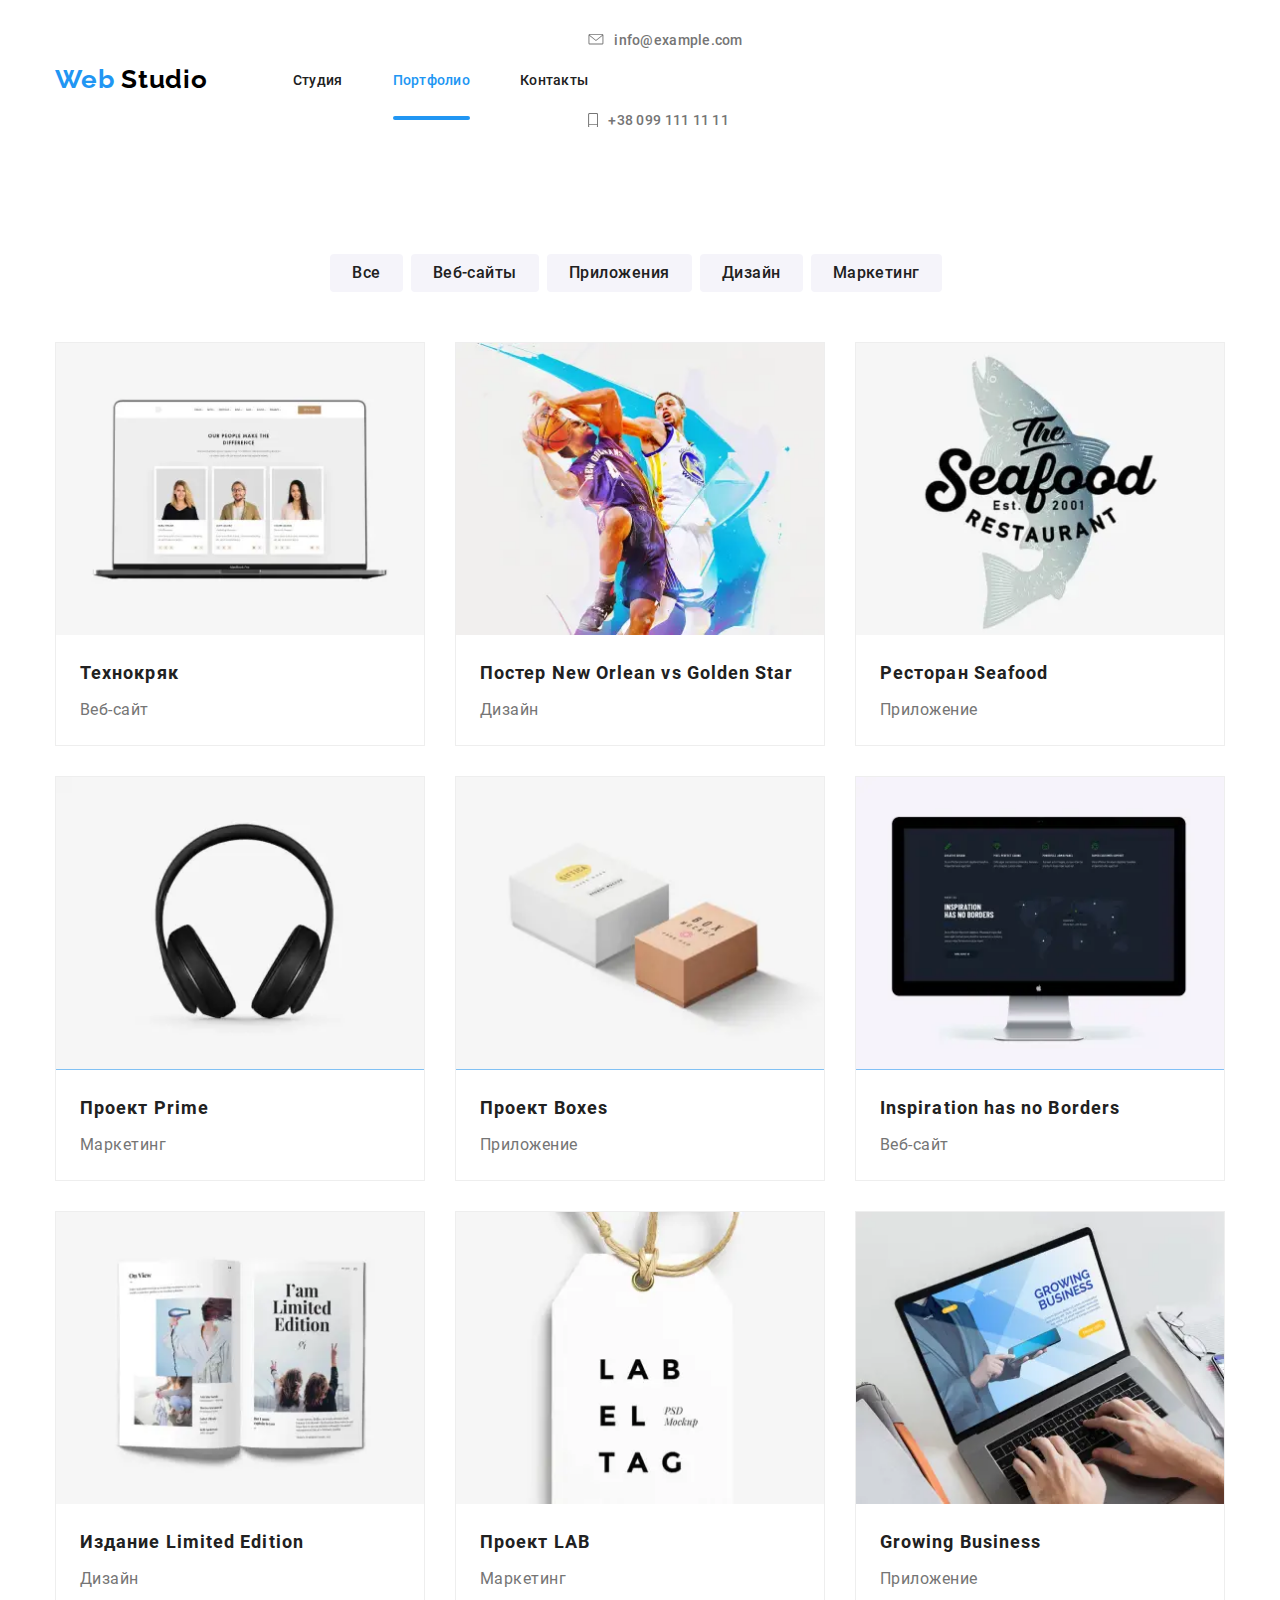
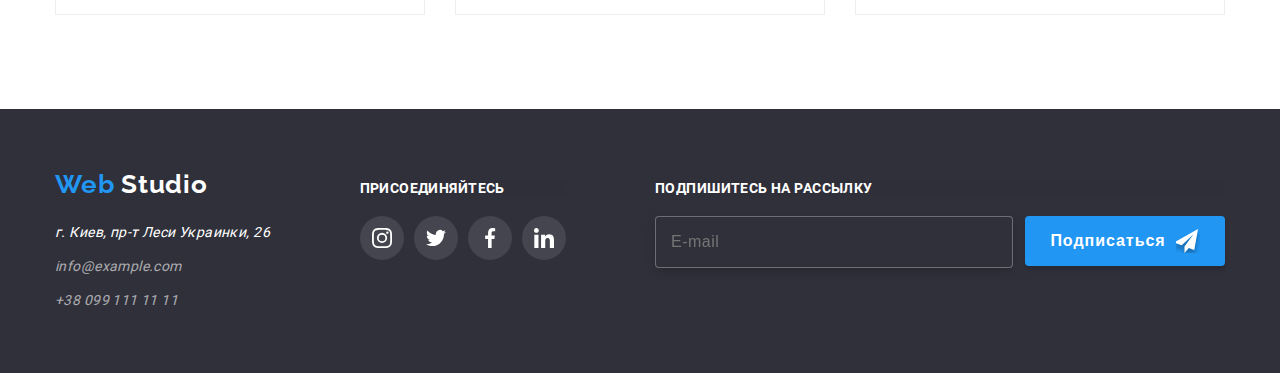
==== commit 78b2603f: "оптимизация фото" ====
--- a/portfolio.html
+++ b/portfolio.html
@@ -76,11 +76,58 @@
             <li class="item">
               <a href="#">
                 <div class="portf-thumb">
-                  <img
-                    src="./images/portfolio/tehnokrjak.jpg"
-                    alt="сайт технокряк"
-                    width="370"
-                  />
+                  <picture class="img">
+                    <source
+                      srcset="
+                        ./images/portfolio/tehnokrjak.webp 1x,
+                        ./images/portfolio/tehnokrjak.webp 2x
+                      "
+                      media="(min-width: 1200px)"
+                      type="image/webp"
+                    />
+                    <source
+                      srcset="
+                        ./images/m-t/tehnokrjak-tablet/img.webp    1x,
+                        ./images/m-t/tehnokrjak-tablet/img@2x.webp 2x
+                      "
+                      media="(min-width: 768px)"
+                      type="image/webp"
+                    />
+                    <source
+                      srcset="
+                        ./images/m-t/tehnokrjak-mobile/img.webp    1x,
+                        ./images/m-t/tehnokrjak-mobile/img@2x.webp 2x
+                      "
+                      media="(max-width: 767px)"
+                      type="image/webp"
+                    />
+                    <source
+                      srcset="
+                        ./images/portfolio/tehnokrjak.jpg 1x,
+                        ./images/portfolio/tehnokrjak.jpg 2x
+                      "
+                      media="(min-width: 1200px)"
+                    />
+                    <source
+                      srcset="
+                        ./images/m-t/tehnokrjak-tablet/img.jpg    1x,
+                        ./images/m-t/tehnokrjak-tablet/img@2x.jpg 2x
+                      "
+                      media="(min-width: 768px)"
+                    />
+                    <source
+                      srcset="
+                        ./images/m-t/tehnokrjak-mobile/img.jpg    1x,
+                        ./images/m-t/tehnokrjak-mobile/img@2x.jpg 2x
+                      "
+                      media="(max-width: 767px)"
+                    />
+                    <img
+                      src="./images/portfolio/tehnokrjak.jpg"
+                      alt="сайт технокряк"
+                    />
+                  </picture>
+
                   <div class="hover-over">
                     Технокряк это современная площадка распространения
                     коронавируса. Компании используют эту платформу для
@@ -93,11 +140,58 @@
             </li>
             <li class="item">
               <div class="portf-thumb">
-                <img
-                  src="./images/portfolio/basket.jpg"
-                  alt="баскетбол poster"
-                  width="370"
-                />
+                <picture class="img">
+                  <source
+                    srcset="
+                      ./images/portfolio/basket.webp 1x,
+                      ./images/portfolio/basket.webp 2x
+                    "
+                    media="(min-width: 1200px)"
+                    type="image/webp"
+                  />
+                  <source
+                    srcset="
+                      ./images/m-t/basket-tablet/img.webp    1x,
+                      ./images/m-t/basket-tablet/img@2x.webp 2x
+                    "
+                    media="(min-width: 768px)"
+                    type="image/webp"
+                  />
+                  <source
+                    srcset="
+                      ./images/m-t/basket-mobile/img.webp    1x,
+                      ./images/m-t/basket-mobile/img@2x.webp 2x
+                    "
+                    media="(max-width: 767px)"
+                    type="image/webp"
+                  />
+                  <source
+                    srcset="
+                      ./images/portfolio/basket.jpg 1x,
+                      ./images/portfolio/basket.jpg 2x
+                    "
+                    media="(min-width: 1200px)"
+                  />
+                  <source
+                    srcset="
+                      ./images/m-t/basket-tablet/img.jpg    1x,
+                      ./images/m-t/basket-tablet/img@2x.jpg 2x
+                    "
+                    media="(min-width: 768px)"
+                  />
+                  <source
+                    srcset="
+                      ./images/m-t/basket-mobile/img.jpg    1x,
+                      ./images/m-t/basket-mobile/img@2x.jpg 2x
+                    "
+                    media="(max-width: 767px)"
+                  />
+                  <img
+                    src="./images/portfolio/basket.jpg"
+                    alt="баскетбол poster"
+                  />
+                </picture>
+
                 <div class="hover-over">
                   Технокряк это современная площадка распространения
                   коронавируса. Компании используют эту платформу для цифрового
@@ -109,11 +203,59 @@
             </li>
             <li class="item">
               <div class="portf-thumb">
-                <img
-                  src="./images/portfolio/seafood.jpg"
-                  alt="ресторан морепродуктов"
-                  width="370"
-                />
+                <picture class="img">
+                  <source
+                    srcset="
+                      ./images/portfolio/seafood.webp 1x,
+                      ./images/portfolio/seafood.webp 2x
+                    "
+                    media="(min-width: 1200px)"
+                    type="image/webp"
+                  />
+                  <source
+                    srcset="
+                      ./images/m-t/seafood-tablet/img.webp    1x,
+                      ./images/m-t/seafood-tablet/img@2x.webp 2x
+                    "
+                    media="(min-width: 768px)"
+                    type="image/webp"
+                  />
+                  <source
+                    srcset="
+                      ./images/m-t/seafood-mobile/img.webp    1x,
+                      ./images/m-t/seafood-mobile/img@2x.webp 2x
+                    "
+                    media="(max-width: 767px)"
+                    type="image/webp"
+                  />
+                  <source
+                    srcset="
+                      ./images/portfolio/seafood.jpg 1x,
+                      ./images/portfolio/seafood.jpg 2x
+                    "
+                    media="(min-width: 1200px)"
+                  />
+                  <source
+                    srcset="
+                      ./images/m-t/seafood-tablet/img.jpg    1x,
+                      ./images/m-t/seafood-tablet/img@2x.jpg 2x
+                    "
+                    media="(min-width: 768px)"
+                  />
+                  <source
+                    srcset="
+                      ./images/m-t/seafood-mobile/img.jpg    1x,
+                      ./images/m-t/seafood-mobile/img@2x.jpg 2x
+                    "
+                    media="(max-width: 767px)"
+                  />
+                  <img
+                    src="./images/portfolio/seafood.jpg"
+                    alt="ресторан
+                  морепродуктов"
+                  />
+                </picture>
+
                 <div class="hover-over">
                   Технокряк это современная площадка распространения
                   коронавируса. Компании используют эту платформу для цифрового
@@ -125,11 +267,55 @@
             </li>
             <li class="item">
               <div class="portf-thumb">
-                <img
-                  src="./images/portfolio/prime.jpg"
-                  alt="наушники"
-                  width="370"
-                />
+                <picture class="img">
+                  <source
+                    srcset="
+                      ./images/portfolio/prime.webp 1x,
+                      ./images/portfolio/prime.webp 2x
+                    "
+                    media="(min-width: 1200px)"
+                    type="image/webp"
+                  />
+                  <source
+                    srcset="
+                      ./images/m-t/prime-tablet/img.webp    1x,
+                      ./images/m-t/prime-tablet/img@2x.webp 2x
+                    "
+                    media="(min-width: 768px)"
+                    type="image/webp"
+                  />
+                  <source
+                    srcset="
+                      ./images/m-t/prime-mobile/img.webp    1x,
+                      ./images/m-t/prime-mobile/img@2x.webp 2x
+                    "
+                    media="(max-width: 767px)"
+                    type="image/webp"
+                  />
+                  <source
+                    srcset="
+                      ./images/portfolio/prime.jpg 1x,
+                      ./images/portfolio/prime.jpg 2x
+                    "
+                    media="(min-width: 1200px)"
+                  />
+                  <source
+                    srcset="
+                      ./images/m-t/prime-tablet/img.jpg    1x,
+                      ./images/m-t/prime-tablet/img@2x.jpg 2x
+                    "
+                    media="(min-width: 768px)"
+                  />
+                  <source
+                    srcset="
+                      ./images/m-t/prime-mobile/img.jpg    1x,
+                      ./images/m-t/prime-mobile/img@2x.jpg 2x
+                    "
+                    media="(max-width: 767px)"
+                  />
+                  <img src="./images/portfolio/prime.jpg" alt="наушники" />
+                </picture>
+
                 <div class="hover-over">
                   Технокряк это современная площадка распространения
                   коронавируса. Компании используют эту платформу для цифрового
@@ -141,11 +327,55 @@
             </li>
             <li class="item">
               <div class="portf-thumb">
-                <img
-                  src="./images/portfolio/boxes.jpg"
-                  alt="коробки"
-                  width="370"
-                />
+                <picture class="img">
+                  <source
+                    srcset="
+                      ./images/portfolio/boxes.webp 1x,
+                      ./images/portfolio/boxes.webp 2x
+                    "
+                    media="(min-width: 1200px)"
+                    type="image/webp"
+                  />
+                  <source
+                    srcset="
+                      ./images/m-t/boxes-tablet/img.webp    1x,
+                      ./images/m-t/boxes-tablet/img@2x.webp 2x
+                    "
+                    media="(min-width: 768px)"
+                    type="image/webp"
+                  />
+                  <source
+                    srcset="
+                      ./images/m-t/boxes-mobile/img.webp    1x,
+                      ./images/m-t/boxes-mobile/img@2x.webp 2x
+                    "
+                    media="(max-width: 767px)"
+                    type="image/webp"
+                  />
+                  <source
+                    srcset="
+                      ./images/portfolio/boxes.jpg 1x,
+                      ./images/portfolio/boxes.jpg 2x
+                    "
+                    media="(min-width: 1200px)"
+                  />
+                  <source
+                    srcset="
+                      ./images/m-t/boxes-tablet/img.jpg    1x,
+                      ./images/m-t/boxes-tablet/img@2x.jpg 2x
+                    "
+                    media="(min-width: 768px)"
+                  />
+                  <source
+                    srcset="
+                      ./images/m-t/boxes-mobile/img.jpg    1x,
+                      ./images/m-t/boxes-mobile/img@2x.jpg 2x
+                    "
+                    media="(max-width: 767px)"
+                  />
+                  <img src="./images/portfolio/boxes.jpg" alt="коробки" />
+                </picture>
+
                 <div class="hover-over">
                   Технокряк это современная площадка распространения
                   коронавируса. Компании используют эту платформу для цифрового
@@ -157,11 +387,55 @@
             </li>
             <li class="item">
               <div class="portf-thumb">
-                <img
-                  src="./images/portfolio/borders.jpg"
-                  alt="компьютер"
-                  width="370"
-                />
+                <picture class="img">
+                  <source
+                    srcset="
+                      ./images/portfolio/borders.webp 1x,
+                      ./images/portfolio/borders.webp 2x
+                    "
+                    media="(min-width: 1200px)"
+                    type="image/webp"
+                  />
+                  <source
+                    srcset="
+                      ./images/m-t/borders-tablet/img.webp    1x,
+                      ./images/m-t/borders-tablet/img@2x.webp 2x
+                    "
+                    media="(min-width: 768px)"
+                    type="image/webp"
+                  />
+                  <source
+                    srcset="
+                      ./images/m-t/borders-mobile/img.webp    1x,
+                      ./images/m-t/borders-mobile/img@2x.webp 2x
+                    "
+                    media="(max-width: 767px)"
+                    type="image/webp"
+                  />
+                  <source
+                    srcset="
+                      ./images/portfolio/borders.jpg 1x,
+                      ./images/portfolio/borders.jpg 2x
+                    "
+                    media="(min-width: 1200px)"
+                  />
+                  <source
+                    srcset="
+                      ./images/m-t/borders-tablet/img.jpg    1x,
+                      ./images/m-t/borders-tablet/img@2x.jpg 2x
+                    "
+                    media="(min-width: 768px)"
+                  />
+                  <source
+                    srcset="
+                      ./images/m-t/borders-mobile/img.jpg    1x,
+                      ./images/m-t/borders-mobile/img@2x.jpg 2x
+                    "
+                    media="(max-width: 767px)"
+                  />
+                  <img src="./images/portfolio/borders.jpg" alt="компьютер" />
+                </picture>
+
                 <div class="hover-over">
                   Технокряк это современная площадка распространения
                   коронавируса. Компании используют эту платформу для цифрового
@@ -174,12 +448,55 @@
               <a href=""><p class="portf-sub">Веб-сайт</p></a>
             </li>
             <li class="item">
+              <picture class="img">
+                <source
+                  srcset="
+                    ./images/portfolio/limedit.webp 1x,
+                    ./images/portfolio/limedit.webp 2x
+                  "
+                  media="(min-width: 1200px)"
+                  type="image/webp"
+                />
+                <source
+                  srcset="
+                    ./images/m-t/limedit-tablet/img.webp    1x,
+                    ./images/m-t/limedit-tablet/img@2x.webp 2x
+                  "
+                  media="(min-width: 768px)"
+                  type="image/webp"
+                />
+                <source
+                  srcset="
+                    ./images/m-t/limedit-mobile/img.webp    1x,
+                    ./images/m-t/limedit-mobile/img@2x.webp 2x
+                  "
+                  media="(max-width: 767px)"
+                  type="image/webp"
+                />
+                <source
+                  srcset="
+                    ./images/portfolio/limedit.jpg 1x,
+                    ./images/portfolio/limedit.jpg 2x
+                  "
+                  media="(min-width: 1200px)"
+                />
+                <source
+                  srcset="
+                    ./images/m-t/limedit-tablet/img.jpg    1x,
+                    ./images/m-t/limedit-tablet/img@2x.jpg 2x
+                  "
+                  media="(min-width: 768px)"
+                />
+                <source
+                  srcset="
+                    ./images/m-t/limedit-mobile/img.jpg    1x,
+                    ./images/m-t/limedit-mobile/img@2x.jpg 2x
+                  "
+                  media="(max-width: 767px)"
+                />
+                <img src="./images/portfolio/limedit.jpg" alt="журнал" />
+              </picture>
               <div class="portf-thumb">
-                <img
-                  src="./images/portfolio/limedit.jpg"
-                  alt="журнал"
-                  width="370"
-                />
                 <div class="hover-over">
                   Технокряк это современная площадка распространения
                   коронавируса. Компании используют эту платформу для цифрового
@@ -193,11 +510,55 @@
             </li>
             <li class="item">
               <div class="portf-thumb">
-                <img
-                  src="./images/portfolio/lab.jpg"
-                  alt="бирка lab"
-                  width="370"
-                />
+                <picture class="img">
+                  <source
+                    srcset="
+                      ./images/portfolio/lab.webp 1x,
+                      ./images/portfolio/lab.webp 2x
+                    "
+                    media="(min-width: 1200px)"
+                    type="image/webp"
+                  />
+                  <source
+                    srcset="
+                      ./images/m-t/lab-tablet/img.webp    1x,
+                      ./images/m-t/lab-tablet/img@2x.webp 2x
+                    "
+                    media="(min-width: 768px)"
+                    type="image/webp"
+                  />
+                  <source
+                    srcset="
+                      ./images/m-t/lab-mobile/img.webp    1x,
+                      ./images/m-t/lab-mobile/img@2x.webp 2x
+                    "
+                    media="(max-width: 767px)"
+                    type="image/webp"
+                  />
+                  <source
+                    srcset="
+                      ./images/portfolio/lab.jpg 1x,
+                      ./images/portfolio/lab.jpg 2x
+                    "
+                    media="(min-width: 1200px)"
+                  />
+                  <source
+                    srcset="
+                      ./images/m-t/lab-tablet/img.jpg    1x,
+                      ./images/m-t/lab-tablet/img@2x.jpg 2x
+                    "
+                    media="(min-width: 768px)"
+                  />
+                  <source
+                    srcset="
+                      ./images/m-t/lab-mobile/img.jpg    1x,
+                      ./images/m-t/lab-mobile/img@2x.jpg 2x
+                    "
+                    media="(max-width: 767px)"
+                  />
+                  <img src="./images/portfolio/lab.jpg" alt="бирка lab" />
+                </picture>
+
                 <div class="hover-over">
                   Технокряк это современная площадка распространения
                   коронавируса. Компании используют эту платформу для цифрового
@@ -209,11 +570,55 @@
             </li>
             <li class="item">
               <div class="portf-thumb">
-                <img
-                  src="./images/portfolio/growbusn.jpg"
-                  alt="ноутбук"
-                  width="370"
-                />
+                <picture class="img">
+                  <source
+                    srcset="
+                      ./images/portfolio/growbusn.webp 1x,
+                      ./images/portfolio/growbusn.webp 2x
+                    "
+                    media="(min-width: 1200px)"
+                    type="image/webp"
+                  />
+                  <source
+                    srcset="
+                      ./images/m-t/growbusn-tablet/img.webp    1x,
+                      ./images/m-t/growbusn-tablet/img@2x.webp 2x
+                    "
+                    media="(min-width: 768px)"
+                    type="image/webp"
+                  />
+                  <source
+                    srcset="
+                      ./images/m-t/growbusn-mobile/img.webp    1x,
+                      ./images/m-t/growbusn-mobile/img@2x.webp 2x
+                    "
+                    media="(max-width: 767px)"
+                    type="image/webp"
+                  />
+                  <source
+                    srcset="
+                      ./images/portfolio/growbusn.jpg 1x,
+                      ./images/portfolio/growbusn.jpg 2x
+                    "
+                    media="(min-width: 1200px)"
+                  />
+                  <source
+                    srcset="
+                      ./images/m-t/growbusn-tablet/img.jpg    1x,
+                      ./images/m-t/growbusn-tablet/img@2x.jpg 2x
+                    "
+                    media="(min-width: 768px)"
+                  />
+                  <source
+                    srcset="
+                      ./images/m-t/growbusn-mobile/img.jpg    1x,
+                      ./images/m-t/growbusn-mobile/img@2x.jpg 2x
+                    "
+                    media="(max-width: 767px)"
+                  />
+                  <img src="./images/portfolio/growbusn.jpg" alt="ноутбук" />
+                </picture>
+
                 <div class="hover-over">
                   Технокряк это современная площадка распространения
                   коронавируса. Компании используют эту платформу для цифрового
@@ -231,54 +636,51 @@
     </main>
     <footer class="footer">
       <div class="container footer-flex">
-      
-          <div class="footflex-elem">
-            <a href="/">
-              <p class="logo footer-logo">
-                <span class="web-logo">Web</span> Studio
-              </p>
+        <div class="footflex-elem">
+          <a href="/">
+            <p class="logo footer-logo">
+              <span class="web-logo">Web</span> Studio
+            </p>
+          </a>
+          <address class="footer-adress">
+            <p class="adress-link">
+              <a href="" class="adress-map">г. Киев, пр-т Леси Украинки, 26</a>
+            </p>
+            <p class="adress-link">
+              <a href="mailto:info@example.com" class="footer-contacts"
+                >info@example.com</a
+              >
+            </p>
+            <p class="adress-link">
+              <a href="tel:+380991111111" class="footer-contacts"
+                >+38 099 111 11 11</a
+              >
+            </p>
+          </address>
+        </div>
+        <section class="footflex-elem">
+          <h3 class="footer-soc">присоединяйтесь</h3>
+          <p class="footsoc-block">
+            <a href="" aria-label="ссылка Instagram" class="soc-link">
+              <svg width="20px" height="20px">
+                <use href="./images/sprite.svg#icon-inst"></use>
+              </svg>
             </a>
-            <address class="footer-adress">
-              <p class="adress-link">
-                <a href="" class="adress-map"
-                  >г. Киев, пр-т Леси Украинки, 26</a
-                >
-              </p>
-              <p class="adress-link">
-                <a href="mailto:info@example.com" class="footer-contacts"
-                  >info@example.com</a
-                >
-              </p>
-              <p class="adress-link">
-                <a href="tel:+380991111111" class="footer-contacts"
-                  >+38 099 111 11 11</a
-                >
-              </p>
-            </address>
-          </div>
-          <section class="footflex-elem">
-            <h3 class="footer-soc">присоединяйтесь</h3>
-            <p class="footsoc-block">
-              <a href="" aria-label="ссылка Instagram" class="soc-link">
-                <svg width="20px" height="20px">
-                  <use href="./images/sprite.svg#icon-inst"></use>
-                </svg>
-              </a>
-              <a href="" aria-label="ссылка Twitter" class="soc-link"
-                ><svg width="20px" height="20px">
-                  <use href="./images/sprite.svg#icon-twit"></use></svg
-              ></a>
-              <a href="" aria-label="ссылка Facebook" class="soc-link"
-                ><svg width="20px" height="20px">
-                  <use href="./images/sprite.svg#icon-face"></use></svg
-              ></a>
-              <a href="" aria-label="ссылка Linkedin" class="soc-link"
-                ><svg width="20px" height="20px">
-                  <use href="./images/sprite.svg#icon-in"></use></svg
-              ></a>
-            </p>
-          </section>
-        
+            <a href="" aria-label="ссылка Twitter" class="soc-link"
+              ><svg width="20px" height="20px">
+                <use href="./images/sprite.svg#icon-twit"></use></svg
+            ></a>
+            <a href="" aria-label="ссылка Facebook" class="soc-link"
+              ><svg width="20px" height="20px">
+                <use href="./images/sprite.svg#icon-face"></use></svg
+            ></a>
+            <a href="" aria-label="ссылка Linkedin" class="soc-link"
+              ><svg width="20px" height="20px">
+                <use href="./images/sprite.svg#icon-in"></use></svg
+            ></a>
+          </p>
+        </section>
+
         <section class="footflex-elem">
           <h3 class="footer-registr">Подпишитесь на рассылку</h3>
           <form class="foot-form">
--- a/css/main.min.css
+++ b/css/main.min.css
@@ -1,2 +1,2 @@
-@font-face{font-family:"Raleway";font-style:normal;font-weight:400;src:url("../fonts/raleway-v17-latin_cyrillic-regular.eot");src:local(""),url("../fonts/raleway-v17-latin_cyrillic-regular.eot?#iefix") format("embedded-opentype"),url("../fonts/raleway-v17-latin_cyrillic-regular.woff2") format("woff2"),url("../fonts/raleway-v17-latin_cyrillic-regular.woff") format("woff"),url("../fonts/raleway-v17-latin_cyrillic-regular.ttf") format("truetype"),url("../fonts/raleway-v17-latin_cyrillic-regular.svg#Raleway") format("svg")}@font-face{font-family:"Raleway";font-style:normal;font-weight:700;src:url("../fonts/raleway-v17-latin_cyrillic-700.eot");src:local(""),url("../fonts/raleway-v17-latin_cyrillic-700.eot?#iefix") format("embedded-opentype"),url("../fonts/raleway-v17-latin_cyrillic-700.woff2") format("woff2"),url("../fonts/raleway-v17-latin_cyrillic-700.woff") format("woff"),url("../fonts/raleway-v17-latin_cyrillic-700.ttf") format("truetype"),url("../fonts/raleway-v17-latin_cyrillic-700.svg#Raleway") format("svg")}@font-face{font-family:"Roboto";font-style:normal;font-weight:400;src:url("../fonts/roboto-v20-latin_cyrillic-regular.eot");src:local("Roboto"),local("Roboto-Regular"),url("../fonts/roboto-v20-latin_cyrillic-regular.eot?#iefix") format("embedded-opentype"),url("../fonts/roboto-v20-latin_cyrillic-regular.woff2") format("woff2"),url("../fonts/roboto-v20-latin_cyrillic-regular.woff") format("woff"),url("../fonts/roboto-v20-latin_cyrillic-regular.ttf") format("truetype"),url("../fonts/roboto-v20-latin_cyrillic-regular.svg#Roboto") format("svg")}@font-face{font-family:"Roboto";font-style:normal;font-weight:500;src:url("../fonts/roboto-v20-latin_cyrillic-500.eot");src:local("Roboto Medium"),local("Roboto-Medium"),url("../fonts/roboto-v20-latin_cyrillic-500.eot?#iefix") format("embedded-opentype"),url("../fonts/roboto-v20-latin_cyrillic-500.woff2") format("woff2"),url("../fonts/roboto-v20-latin_cyrillic-500.woff") format("woff"),url("../fonts/roboto-v20-latin_cyrillic-500.ttf") format("truetype"),url("../fonts/roboto-v20-latin_cyrillic-500.svg#Roboto") format("svg")}@font-face{font-family:"Roboto";font-style:normal;font-weight:700;src:url("../fonts/roboto-v20-latin_cyrillic-700.eot");src:local("Roboto Bold"),local("Roboto-Bold"),url("../fonts/roboto-v20-latin_cyrillic-700.eot?#iefix") format("embedded-opentype"),url("../fonts/roboto-v20-latin_cyrillic-700.woff2") format("woff2"),url("../fonts/roboto-v20-latin_cyrillic-700.woff") format("woff"),url("../fonts/roboto-v20-latin_cyrillic-700.ttf") format("truetype"),url("../fonts/roboto-v20-latin_cyrillic-700.svg#Roboto") format("svg")}@font-face{font-family:"Roboto";font-style:normal;font-weight:900;src:url("../fonts/roboto-v20-latin_cyrillic-900.eot");src:local("Roboto Black"),local("Roboto-Black"),url("../fonts/roboto-v20-latin_cyrillic-900.eot?#iefix") format("embedded-opentype"),url("../fonts/roboto-v20-latin_cyrillic-900.woff2") format("woff2"),url("../fonts/roboto-v20-latin_cyrillic-900.woff") format("woff"),url("../fonts/roboto-v20-latin_cyrillic-900.ttf") format("truetype"),url("../fonts/roboto-v20-latin_cyrillic-900.svg#Roboto") format("svg")}body{font-family:"Roboto", sans-serif;font-style:normal;font-weight:normal;font-size:14px;line-height:1.714;letter-spacing:0.03em;color:#757575;background-color:#fff}*{margin:0;border:0;text-decoration:none}html{-webkit-box-sizing:border-box;box-sizing:border-box}*,*::before,*::after{-webkit-box-sizing:inherit;box-sizing:inherit}img{display:block;width:100%;height:auto}.list{padding-left:0px;list-style:none}.section-title{text-align:center;margin-bottom:50px;font-weight:bold;font-size:28px;line-height:1.1786;color:#212121}@media screen and (min-width: 1200px){.section-title{font-size:36px;line-height:1.1667}}.container{margin-right:auto;margin-left:auto;padding-left:15px;padding-right:15px}@media screen and (min-width: 480px){.container{width:480px}}@media screen and (min-width: 768px){.container{width:768px}}@media screen and (min-width: 1200px){.container{width:1200px}}.box-section .container{padding-bottom:94px}.advantage .container,.team-section .container,.client-section .container{padding-top:60px;padding-bottom:60px}@media screen and (min-width: 1200px){.advantage .container,.team-section .container,.client-section .container{padding-top:94px;padding-bottom:94px}}.visually-hidden{position:absolute !important;clip:rect(1px 1px 1px 1px);clip:rect(1px, 1px, 1px, 1px);padding:0 !important;border:0 !important;height:1px !important;width:1px !important;overflow:hidden}.btn,.soc-link,.adv-element .link,.box,.clnt-flexcont .clnt-element,.clnt-element .link,.btn-modal,.btn-flex{display:-webkit-box;display:-ms-flexbox;display:flex;-webkit-box-align:center;-ms-flex-align:center;align-items:center;-webkit-box-pack:center;-ms-flex-pack:center;justify-content:center}.btn{display:-webkit-inline-box;display:-ms-inline-flexbox;display:inline-flex;width:200px;height:50px;font-weight:bold;font-size:16px;line-height:1.875;letter-spacing:0.06em;color:#fff;background:#2196f3;-webkit-box-shadow:0px 4px 4px rgba(0,0,0,0.15);box-shadow:0px 4px 4px rgba(0,0,0,0.15);border-radius:4px;cursor:pointer;-webkit-transition:background 250ms cubic-bezier(0.4, 0, 0.2, 1);transition:background 250ms cubic-bezier(0.4, 0, 0.2, 1)}.btn:hover,.btn:focus{background:#188ce8}.logo{font-family:Raleway, sans-serif;font-weight:bold;font-size:24px;line-height:1.167;letter-spacing:0.03em;color:#000}@media screen and (min-width: 1200px){.logo{font-size:26px;line-height:1.192}}.footer-logo{color:#fff;margin-bottom:20px}@media screen and (min-width: 1200px){.footer-logo{text-align:left}}.web-logo{color:#2196f3}.soc-link{width:44px;height:44px;padding:0px;border:none;border-radius:50%;background-color:#fff 10%;fill:#afb1b8;-webkit-transition:background-color 250ms cubic-bezier(0.4, 0, 0.2, 1),fill 250ms cubic-bezier(0.4, 0, 0.2, 1);transition:background-color 250ms cubic-bezier(0.4, 0, 0.2, 1),fill 250ms cubic-bezier(0.4, 0, 0.2, 1)}.soc-link:not(:last-child){margin-right:10px}.footsoc-block .soc-link{background:rgba(255,255,255,0.1);fill:#fff}.soc-link:hover{background-color:#2196f3;fill:#fff}.header-page{background-color:var(--logo-bgr-color)}@media screen and (min-width: 1200px){.main-navi{display:-webkit-box;display:-ms-flexbox;display:flex;-webkit-box-align:center;-ms-flex-align:center;align-items:center}}@media screen and (min-width: 1200px){.main-navi .menu-navi{display:-webkit-box;display:-ms-flexbox;display:flex;margin-left:85px}.main-navi .menu-navi .item:not(:first-child){margin-left:50px}}.link-navi,.contacts-link{display:-webkit-inline-box;display:-ms-inline-flexbox;display:inline-flex;-webkit-box-align:center;-ms-flex-align:center;align-items:center;-webkit-box-pack:none;-ms-flex-pack:none;justify-content:none;padding-top:32px;padding-bottom:32px;font-weight:500;font-size:14px;line-height:1.1428;letter-spacing:0.02em;color:#212121;-webkit-transition:color 250ms cubic-bezier(0.4, 0, 0.2, 1);transition:color 250ms cubic-bezier(0.4, 0, 0.2, 1)}.link-navi:hover,.contacts-link:hover,.link-navi:focus,.contacts-link:focus{color:#2196f3;fill:#2196f3}.contacts-link{color:#757575;fill:#757575;-webkit-transition:fill 250ms cubic-bezier(0.4, 0, 0.2, 1),color 250ms cubic-bezier(0.4, 0, 0.2, 1);transition:fill 250ms cubic-bezier(0.4, 0, 0.2, 1),color 250ms cubic-bezier(0.4, 0, 0.2, 1)}.contacts-link:hover,.contacts-link:focus{color:#2196f3;fill:#2196f3}.contacts-link .mail-icon{width:16px;height:11.2px;margin-right:10px}.contacts-link .phone-icon{width:10px;height:14.94px;margin-right:10px}.current{color:#2196f3;position:relative}.current::before{content:"";position:absolute;width:100%;height:4px;bottom:0px;left:0px;background:#2196f3;border-radius:2px}.hero{text-align:center;background-color:#212121;height:400px;padding-top:118px;padding-bottom:118px;margin-left:auto;margin-right:auto;background-image:-webkit-gradient(linear, left top, right top, from(rgba(47,48,58,0.8)), to(rgba(47,48,58,0.8))),url(../images/img-header.jpg);background-image:linear-gradient(to right, rgba(47,48,58,0.8), rgba(47,48,58,0.8)),url(../images/img-header.jpg);background-repeat:no-repeat;background-position:center;background-size:cover}@media screen and (min-width: 1200px){.hero{max-width:1600px;height:600px;padding-top:200px;padding-bottom:200px}}.page-title{margin-top:0px;margin-bottom:30px;max-width:360px;margin-right:auto;margin-left:auto;font-weight:900;font-size:26px;line-height:1.6154;letter-spacing:0.06em;color:#fff;text-align:center}@media screen and (min-width: 1200px){.page-title{max-width:696px;font-size:44px;line-height:1.3636}}@media screen and (min-width: 768px){.advantage .adv-flexcont{display:-webkit-box;display:-ms-flexbox;display:flex;-ms-flex-wrap:wrap;flex-wrap:wrap;margin:-15px}}.adv-element{-webkit-box-orient:vertical;-webkit-box-direction:normal;-ms-flex-direction:column;flex-direction:column;width:100%}@media screen and (min-width: 768px){.adv-element{width:calc((100% - (2 * 30px)) / 2);margin:15px}}@media screen and (min-width: 1200px){.adv-element{width:calc((100% - (4 * 30px)) / 4)}}.adv-element .link{height:120px;background-color:#f5f4fa;border-radius:4px}@media screen and (min-width: 480px){.adv-element .link{width:100%}}.adv-element .feature{margin-top:30px;margin-bottom:10px;font-weight:bold;font-size:14px;line-height:1.143;text-align:center;color:#212121}@media screen and (max-width: 1199px){.box-section{display:none}}.box-flexcont{display:-webkit-box;display:-ms-flexbox;display:flex}.box-flexcont .box-element{position:relative;width:calc((100%-60px) / 3);margin-right:30px}.box-flexcont .box-element:nth-child(3n){margin-right:0px}.box{position:absolute;bottom:0px;left:0px;width:100%;height:70px;font-weight:bold;line-height:1.1428;color:#fff;background:rgba(47,48,58,0.8);text-transform:uppercase}.team-section{background:#f5f4fa}@media screen and (min-width: 768px){.team-section .team-flexcont{display:-webkit-box;display:-ms-flexbox;display:flex;-ms-flex-wrap:wrap;flex-wrap:wrap;margin:-15px}}.team-section .team-flexcont .team-element{width:100%;background:#fff;-webkit-box-shadow:0px 1px 3px rgba(0,0,0,0.12),0px 1px 1px rgba(0,0,0,0.14),0px 2px 1px rgba(0,0,0,0.2);box-shadow:0px 1px 3px rgba(0,0,0,0.12),0px 1px 1px rgba(0,0,0,0.14),0px 2px 1px rgba(0,0,0,0.2)}@media screen and (min-width: 768px){.team-section .team-flexcont .team-element{width:calc((100% - (2 * 30px)) / 2);margin:15px}}@media screen and (min-width: 1200px){.team-section .team-flexcont .team-element{width:calc((100% - (4 * 30px)) / 4)}}.team-name,.team-prof{margin-top:30px;margin-bottom:10px;text-align:center;font-weight:500;font-size:16px;line-height:1.875;letter-spacing:0.03em;color:#212121}.team-prof{margin-top:0px;margin-bottom:16px;font-weight:normal;color:#757575}.soc-team{display:-webkit-box;display:-ms-flexbox;display:flex;-webkit-box-pack:center;-ms-flex-pack:center;justify-content:center;margin-bottom:24px}.clnt-flexcont{display:-webkit-box;display:-ms-flexbox;display:flex;-ms-flex-wrap:wrap;flex-wrap:wrap;margin:-15px}.clnt-flexcont .clnt-element{-webkit-box-pack:none;-ms-flex-pack:none;justify-content:none;width:calc((100% - (2 * 30px)) / 2);margin:15px}@media screen and (min-width: 768px){.clnt-flexcont .clnt-element{width:calc((100% - (3 * 30px)) / 3)}}@media screen and (min-width: 1200px){.clnt-flexcont .clnt-element{width:calc((100% - (6 * 30px)) / 6)}}.clnt-element .link{border:1px solid #afb1b8;border-radius:4px;width:100%;height:90px;fill:#afb1b8;-webkit-transition:border 250ms cubic-bezier(0.4, 0, 0.2, 1),fill 250ms cubic-bezier(0.4, 0, 0.2, 1);transition:border 250ms cubic-bezier(0.4, 0, 0.2, 1),fill 250ms cubic-bezier(0.4, 0, 0.2, 1)}.clnt-element .link:hover{border:1px solid #2196f3;fill:#2196f3}.footer{background:#2f303a;padding-top:60px;padding-bottom:60px}.footer-flex{text-align:center}@media screen and (min-width: 768px){.footer-flex{display:-webkit-box;display:-ms-flexbox;display:flex;-ms-flex-wrap:wrap;flex-wrap:wrap;-ms-flex-pack:distribute;justify-content:space-around}}@media screen and (min-width: 1200px){.footer-flex{-webkit-box-align:baseline;-ms-flex-align:baseline;align-items:baseline;-webkit-box-pack:justify;-ms-flex-pack:justify;justify-content:space-between}}.footflex-elem:not(:first-child){margin-top:60px}@media screen and (min-width: 768px){.footflex-elem:not(:first-child){margin-top:5px}}@media screen and (min-width: 768px) and (max-width: 1199px){.footflex-elem:last-child{margin-top:60px}}@media screen and (min-width: 1200px){.footer-adress{text-align:left}}.footer-adress .adress-link:not(:last-child){margin-bottom:9px}.adress-map,.footer-contacts{font-size:14px;line-height:1.7143;letter-spacing:0.03em;color:#fff;-webkit-transition:color 250ms cubic-bezier(0.4, 0, 0.2, 1);transition:color 250ms cubic-bezier(0.4, 0, 0.2, 1)}.adress-map:hover,.footer-contacts:hover{color:#2196f3}.footer-contacts{color:rgba(255,255,255,0.6)}.footer-contacts:hover{color:#2196f3}.footflex-elem h3{font-weight:bold;font-size:14px;line-height:1.1428;letter-spacing:0.03em;color:#fff;background:rgba(47,48,58,0.8);text-transform:uppercase}@media screen and (min-width: 1200px){.footflex-elem h3{text-align:left}}.footsoc-block{display:-webkit-box;display:-ms-flexbox;display:flex;-webkit-box-pack:center;-ms-flex-pack:center;justify-content:center}.footer-soc,.footer-registr{margin-bottom:20px}@media screen and (min-width: 1200px){.foot-form{display:-webkit-box;display:-ms-flexbox;display:flex}}.foot-form .mail-btn{display:block;width:100%;font-size:16px;line-height:1.25;letter-spacing:0.03em;color:rgba(255,255,255,0.6);padding:15px;margin-bottom:20px;background-color:#2f303a;border:1px solid rgba(255,255,255,0.3);border-radius:4px;-webkit-filter:drop-shadow(0px 4px 4px rgba(0,0,0,0.15));filter:drop-shadow(0px 4px 4px rgba(0,0,0,0.15))}@media screen and (min-width: 768px){.foot-form .mail-btn{width:450px;-webkit-box-pack:center;-ms-flex-pack:center;justify-content:center;margin-right:auto;margin-left:auto}}@media screen and (min-width: 1200px){.foot-form .mail-btn{width:358px;-webkit-box-pack:center;-ms-flex-pack:center;justify-content:center;margin-right:12px}}.footflex-elem .btn::after{content:"";width:24px;height:24px;margin-left:10px;background-image:url(../images/iconsend.svg);background-position:right -2px top;background-repeat:no-repeat}.backdrop{position:fixed;top:0px;left:0px;width:100%;height:100%;background:rgba(0,0,0,0.2);opacity:1;-webkit-transition:opacity 250ms cubic-bezier(0.4, 0, 0.2, 1);transition:opacity 250ms cubic-bezier(0.4, 0, 0.2, 1)}.backdrop .modal{position:absolute;top:50%;left:50%;-webkit-transform:translate(-50%, -50%) scale(1, 1);transform:translate(-50%, -50%) scale(1, 1);width:calc((100% - (1 * 30px)) / 1);background:#fff;-webkit-box-shadow:0px 1px 3px rgba(0,0,0,0.12),0px 1px 1px rgba(0,0,0,0.14),0px 2px 1px rgba(0,0,0,0.2);box-shadow:0px 1px 3px rgba(0,0,0,0.12),0px 1px 1px rgba(0,0,0,0.14),0px 2px 1px rgba(0,0,0,0.2);border-radius:4px;-webkit-transition:-webkit-transform 250ms cubic-bezier(0.4, 0, 0.2, 1);transition:-webkit-transform 250ms cubic-bezier(0.4, 0, 0.2, 1);transition:transform 250ms cubic-bezier(0.4, 0, 0.2, 1);transition:transform 250ms cubic-bezier(0.4, 0, 0.2, 1), -webkit-transform 250ms cubic-bezier(0.4, 0, 0.2, 1)}@media screen and (min-width: 480px){.backdrop .modal{width:450px}}@media screen and (min-width: 1200px){.backdrop .modal{width:528px}}.backdrop.is-hidden{opacity:0;pointer-events:none}.backdrop.is-hidden .modal{-webkit-transform:translate(-50%, -50%) scale(0.3, 0.3);transform:translate(-50%, -50%) scale(0.3, 0.3)}.btn-modal{position:absolute;top:8px;right:8px;margin-left:auto;width:30px;height:30px;background:#fff;border:1px solid rgba(0,0,0,0.1);border-radius:50%;-webkit-transition:fill 250ms cubic-bezier(0.4, 0, 0.2, 1);transition:fill 250ms cubic-bezier(0.4, 0, 0.2, 1)}.btn-modal:hover,.btn-modal:focus{fill:#2196f3}.form-field .form-input,.form-comment .form-cominp{width:100%;padding:12px;padding-left:42px;border:1px solid rgba(33,33,33,0.2);border-radius:4px;-webkit-transition:fill 250ms cubic-bezier(0.4, 0, 0.2, 1);transition:fill 250ms cubic-bezier(0.4, 0, 0.2, 1);cursor:pointer}.form-field .form-input:focus,.form-comment .form-cominp:focus{border:1px solid #2196f3;outline:none}.form-field .form-input:focus+.form-label,.form-comment .form-cominp:focus+.form-label{top:-4px;left:19px;-webkit-transform:translateY(-100%);transform:translateY(-100%);color:#2196f3}.form-field .form-input:focus ~ .icon,.form-comment .form-cominp:focus ~ .icon{fill:#2196f3}.form-field .form-input:not(:placeholder-shown)+.form-label,.form-comment .form-cominp:not(:placeholder-shown)+.form-label{top:-4px;left:19px;-webkit-transform:translateY(-100%);transform:translateY(-100%);color:#2196f3}.form-field .form-input:not(:placeholder-shown) ~ .icon,.form-comment .form-cominp:not(:placeholder-shown) ~ .icon{fill:#2196f3}.register-form{padding:40px}.register-form h3{font-weight:bold;font-size:20px;line-height:1.15;letter-spacing:0.03em;text-align:center;margin-bottom:30px;color:#212121}.form-field{position:relative;margin-bottom:28px}.form-field .form-label{position:absolute;top:50%;left:42px;-webkit-transform:translateY(-50%);transform:translateY(-50%);font-size:14px;line-height:1.1428;letter-spacing:0.01em;color:#757575;-webkit-transition:color 250ms cubic-bezier(0.4, 0, 0.2, 1),-webkit-transform 250ms cubic-bezier(0.4, 0, 0.2, 1);transition:color 250ms cubic-bezier(0.4, 0, 0.2, 1),-webkit-transform 250ms cubic-bezier(0.4, 0, 0.2, 1);transition:transform 250ms cubic-bezier(0.4, 0, 0.2, 1),color 250ms cubic-bezier(0.4, 0, 0.2, 1);transition:transform 250ms cubic-bezier(0.4, 0, 0.2, 1),color 250ms cubic-bezier(0.4, 0, 0.2, 1),-webkit-transform 250ms cubic-bezier(0.4, 0, 0.2, 1);cursor:pointer}.form-field .icon{position:absolute;top:50%;left:19px;-webkit-transform:translateY(-50%);transform:translateY(-50%);-webkit-transition:fill 250ms cubic-bezier(0.4, 0, 0.2, 1);transition:fill 250ms cubic-bezier(0.4, 0, 0.2, 1)}.form-comment{position:relative;margin-bottom:20px}.form-comment .form-cominp{padding-left:19px}.form-comment .form-label{position:absolute;top:12px;left:19px;font-size:14px;line-height:1.1428;letter-spacing:0.03em;color:#757575;-webkit-transition:-webkit-transform 250ms cubic-bezier(0.4, 0, 0.2, 1);transition:-webkit-transform 250ms cubic-bezier(0.4, 0, 0.2, 1);transition:transform 250ms cubic-bezier(0.4, 0, 0.2, 1);transition:transform 250ms cubic-bezier(0.4, 0, 0.2, 1), -webkit-transform 250ms cubic-bezier(0.4, 0, 0.2, 1)}.form-check{position:relative;margin-bottom:30px}.form-checklab{font-size:12px;line-height:1.1667;padding-right:0px;padding-left:24px}@media screen and (min-width: 1200px){.form-checklab{font-size:14px;line-height:1.7143;padding-right:11px;padding-left:36px}}.form-checklab a{color:#2196f3;text-decoration:underline}.icon-check{position:absolute;top:25%;left:0px;-webkit-transform:translateY(-50%);transform:translateY(-50%);display:-webkit-inline-box;display:-ms-inline-flexbox;display:inline-flex;width:16px;height:15px;border:2px solid #212121;border-radius:2px;-webkit-box-sizing:border-box;box-sizing:border-box;-webkit-transition:background-color 250ms cubic-bezier(0.4, 0, 0.2, 1),border 250ms cubic-bezier(0.4, 0, 0.2, 1);transition:background-color 250ms cubic-bezier(0.4, 0, 0.2, 1),border 250ms cubic-bezier(0.4, 0, 0.2, 1)}@media screen and (min-width: 480px){.icon-check{top:50%;-webkit-transform:translateY(-50%);transform:translateY(-50%)}}@media screen and (min-width: 1200px){.icon-check{left:12px}}.form-checkinp:checked+.icon-check{background-color:#2196f3;border:none}.portfolio-sect{display:-webkit-box;display:-ms-flexbox;display:flex;padding-top:60px;padding-bottom:60px}@media screen and (min-width: 1200px){.portfolio-sect{padding-top:94px;padding-bottom:94px}}.filters{display:-webkit-box;display:-ms-flexbox;display:flex;-ms-flex-wrap:wrap;flex-wrap:wrap;-webkit-box-pack:start;-ms-flex-pack:start;justify-content:flex-start;margin-bottom:50px}@media screen and (min-width: 768px){.filters{-webkit-box-pack:center;-ms-flex-pack:center;justify-content:center}}.filters .item{display:-webkit-box;display:-ms-flexbox;display:flex;margin-bottom:15px;margin-right:8px}@media screen and (min-width: 768px){.filters .item{margin-bottom:0px}}.filter{font-weight:500;font-size:16px;line-height:1.625;letter-spacing:0.03em;padding:6px 22px;color:#212121;background:#f5f4fa;border-radius:4px;-webkit-transition:background-color 250ms cubic-bezier(0.4, 0, 0.2, 1),color 250ms cubic-bezier(0.4, 0, 0.2, 1);transition:background-color 250ms cubic-bezier(0.4, 0, 0.2, 1),color 250ms cubic-bezier(0.4, 0, 0.2, 1)}.filter:hover,.filter:focus,.filter:active{color:#fff;background:#2196f3}.potrfol-flex{display:-webkit-box;display:-ms-flexbox;display:flex;-ms-flex-wrap:wrap;flex-wrap:wrap}@media screen and (min-width: 768px){.potrfol-flex{margin:-15px}}.potrfol-flex .item{width:100%;margin-bottom:30px;background:var(--logo-bgr-color);border:1px solid #eeeeee;-webkit-box-sizing:border-box;box-sizing:border-box;cursor:pointer}@media screen and (min-width: 768px){.potrfol-flex .item{width:calc((100% - (2 * 30px)) / 2);margin:15px}}@media screen and (min-width: 1200px){.potrfol-flex .item{width:calc((100% - (3 * 30px)) / 3)}}.potrfol-flex .item:hover{-webkit-box-shadow:0px 1px 1px rgba(0,0,0,0.12),0px 4px 4px rgba(0,0,0,0.06),1px 4px 6px rgba(0,0,0,0.16);box-shadow:0px 1px 1px rgba(0,0,0,0.12),0px 4px 4px rgba(0,0,0,0.06),1px 4px 6px rgba(0,0,0,0.16)}.potrfol-flex .item:hover .hover-over{-webkit-transform:translatey(0);transform:translatey(0)}.portf-thumb{position:relative;overflow:hidden}.portfol-title{display:inline-block;width:100%;margin-top:20px;margin-bottom:4px;font-weight:bold;font-size:18px;line-height:2;letter-spacing:0.06em;color:#212121}.portf-sub{display:inline-block;width:100%;margin-bottom:20px;font-size:16px;line-height:1.875;letter-spacing:0.03em;color:#757575}.portfol-title,.portf-sub{padding-right:24px;padding-left:24px}.hover-over{position:absolute;width:100%;height:100%;bottom:0px;left:0px;background:rgba(33,150,243,0.9);font-size:18px;line-height:1.5555;color:#fff;padding:63px 24px;-webkit-transform:translatey(100%);transform:translatey(100%);-webkit-transition:-webkit-transform 250ms cubic-bezier(0.4, 0, 0.2, 1);transition:-webkit-transform 250ms cubic-bezier(0.4, 0, 0.2, 1);transition:transform 250ms cubic-bezier(0.4, 0, 0.2, 1);transition:transform 250ms cubic-bezier(0.4, 0, 0.2, 1), -webkit-transform 250ms cubic-bezier(0.4, 0, 0.2, 1)}
+@font-face{font-family:"Raleway";font-style:normal;font-weight:400;src:url("../fonts/raleway-v17-latin_cyrillic-regular.eot");src:local(""),url("../fonts/raleway-v17-latin_cyrillic-regular.eot?#iefix") format("embedded-opentype"),url("../fonts/raleway-v17-latin_cyrillic-regular.woff2") format("woff2"),url("../fonts/raleway-v17-latin_cyrillic-regular.woff") format("woff"),url("../fonts/raleway-v17-latin_cyrillic-regular.ttf") format("truetype"),url("../fonts/raleway-v17-latin_cyrillic-regular.svg#Raleway") format("svg")}@font-face{font-family:"Raleway";font-style:normal;font-weight:700;src:url("../fonts/raleway-v17-latin_cyrillic-700.eot");src:local(""),url("../fonts/raleway-v17-latin_cyrillic-700.eot?#iefix") format("embedded-opentype"),url("../fonts/raleway-v17-latin_cyrillic-700.woff2") format("woff2"),url("../fonts/raleway-v17-latin_cyrillic-700.woff") format("woff"),url("../fonts/raleway-v17-latin_cyrillic-700.ttf") format("truetype"),url("../fonts/raleway-v17-latin_cyrillic-700.svg#Raleway") format("svg")}@font-face{font-family:"Roboto";font-style:normal;font-weight:400;src:url("../fonts/roboto-v20-latin_cyrillic-regular.eot");src:local("Roboto"),local("Roboto-Regular"),url("../fonts/roboto-v20-latin_cyrillic-regular.eot?#iefix") format("embedded-opentype"),url("../fonts/roboto-v20-latin_cyrillic-regular.woff2") format("woff2"),url("../fonts/roboto-v20-latin_cyrillic-regular.woff") format("woff"),url("../fonts/roboto-v20-latin_cyrillic-regular.ttf") format("truetype"),url("../fonts/roboto-v20-latin_cyrillic-regular.svg#Roboto") format("svg")}@font-face{font-family:"Roboto";font-style:normal;font-weight:500;src:url("../fonts/roboto-v20-latin_cyrillic-500.eot");src:local("Roboto Medium"),local("Roboto-Medium"),url("../fonts/roboto-v20-latin_cyrillic-500.eot?#iefix") format("embedded-opentype"),url("../fonts/roboto-v20-latin_cyrillic-500.woff2") format("woff2"),url("../fonts/roboto-v20-latin_cyrillic-500.woff") format("woff"),url("../fonts/roboto-v20-latin_cyrillic-500.ttf") format("truetype"),url("../fonts/roboto-v20-latin_cyrillic-500.svg#Roboto") format("svg")}@font-face{font-family:"Roboto";font-style:normal;font-weight:700;src:url("../fonts/roboto-v20-latin_cyrillic-700.eot");src:local("Roboto Bold"),local("Roboto-Bold"),url("../fonts/roboto-v20-latin_cyrillic-700.eot?#iefix") format("embedded-opentype"),url("../fonts/roboto-v20-latin_cyrillic-700.woff2") format("woff2"),url("../fonts/roboto-v20-latin_cyrillic-700.woff") format("woff"),url("../fonts/roboto-v20-latin_cyrillic-700.ttf") format("truetype"),url("../fonts/roboto-v20-latin_cyrillic-700.svg#Roboto") format("svg")}@font-face{font-family:"Roboto";font-style:normal;font-weight:900;src:url("../fonts/roboto-v20-latin_cyrillic-900.eot");src:local("Roboto Black"),local("Roboto-Black"),url("../fonts/roboto-v20-latin_cyrillic-900.eot?#iefix") format("embedded-opentype"),url("../fonts/roboto-v20-latin_cyrillic-900.woff2") format("woff2"),url("../fonts/roboto-v20-latin_cyrillic-900.woff") format("woff"),url("../fonts/roboto-v20-latin_cyrillic-900.ttf") format("truetype"),url("../fonts/roboto-v20-latin_cyrillic-900.svg#Roboto") format("svg")}body{font-family:"Roboto", sans-serif;font-style:normal;font-weight:normal;font-size:14px;line-height:1.714;letter-spacing:0.03em;color:#757575;background-color:#fff}*{margin:0;border:0;text-decoration:none}html{-webkit-box-sizing:border-box;box-sizing:border-box}*,*::before,*::after{-webkit-box-sizing:inherit;box-sizing:inherit}img{display:block;width:100%;height:auto}.list{padding-left:0px;list-style:none}.section-title{text-align:center;margin-bottom:50px;font-weight:bold;font-size:28px;line-height:1.1786;color:#212121}@media screen and (min-width: 1200px){.section-title{font-size:36px;line-height:1.1667}}.container{margin-right:auto;margin-left:auto;padding-left:15px;padding-right:15px}@media screen and (min-width: 480px){.container{width:480px}}@media screen and (min-width: 768px){.container{width:768px}}@media screen and (min-width: 1200px){.container{width:1200px}}.box-section .container{padding-bottom:94px}.advantage .container,.team-section .container,.client-section .container{padding-top:60px;padding-bottom:60px}@media screen and (min-width: 1200px){.advantage .container,.team-section .container,.client-section .container{padding-top:94px;padding-bottom:94px}}.visually-hidden{position:absolute !important;clip:rect(1px 1px 1px 1px);clip:rect(1px, 1px, 1px, 1px);padding:0 !important;border:0 !important;height:1px !important;width:1px !important;overflow:hidden}.btn,.soc-link,.adv-element .link,.box,.clnt-flexcont .clnt-element,.clnt-element .link,.btn-modal,.btn-flex{display:-webkit-box;display:-ms-flexbox;display:flex;-webkit-box-align:center;-ms-flex-align:center;align-items:center;-webkit-box-pack:center;-ms-flex-pack:center;justify-content:center}.btn{display:-webkit-inline-box;display:-ms-inline-flexbox;display:inline-flex;width:200px;height:50px;font-weight:bold;font-size:16px;line-height:1.875;letter-spacing:0.06em;color:#fff;background:#2196f3;-webkit-box-shadow:0px 4px 4px rgba(0,0,0,0.15);box-shadow:0px 4px 4px rgba(0,0,0,0.15);border-radius:4px;cursor:pointer;-webkit-transition:background 250ms cubic-bezier(0.4, 0, 0.2, 1);transition:background 250ms cubic-bezier(0.4, 0, 0.2, 1)}.btn:hover,.btn:focus{background:#188ce8}.logo{font-family:Raleway, sans-serif;font-weight:bold;font-size:24px;line-height:1.167;letter-spacing:0.03em;color:#000}@media screen and (min-width: 1200px){.logo{font-size:26px;line-height:1.192}}.footer-logo{color:#fff;margin-bottom:20px}@media screen and (min-width: 1200px){.footer-logo{text-align:left}}.web-logo{color:#2196f3}.soc-link{width:44px;height:44px;padding:0px;border:none;border-radius:50%;background-color:#fff 10%;fill:#afb1b8;-webkit-transition:background-color 250ms cubic-bezier(0.4, 0, 0.2, 1),fill 250ms cubic-bezier(0.4, 0, 0.2, 1);transition:background-color 250ms cubic-bezier(0.4, 0, 0.2, 1),fill 250ms cubic-bezier(0.4, 0, 0.2, 1)}.soc-link:not(:last-child){margin-right:10px}.footsoc-block .soc-link{background:rgba(255,255,255,0.1);fill:#fff}.soc-link:hover{background-color:#2196f3;fill:#fff}.header-page{background-color:var(--logo-bgr-color)}@media screen and (min-width: 1200px){.main-navi{display:-webkit-box;display:-ms-flexbox;display:flex;-webkit-box-align:center;-ms-flex-align:center;align-items:center}}@media screen and (min-width: 1200px){.main-navi .menu-navi{display:-webkit-box;display:-ms-flexbox;display:flex;margin-left:85px}.main-navi .menu-navi .item:not(:first-child){margin-left:50px}}.link-navi,.contacts-link{display:-webkit-inline-box;display:-ms-inline-flexbox;display:inline-flex;-webkit-box-align:center;-ms-flex-align:center;align-items:center;-webkit-box-pack:none;-ms-flex-pack:none;justify-content:none;padding-top:32px;padding-bottom:32px;font-weight:500;font-size:14px;line-height:1.1428;letter-spacing:0.02em;color:#212121;-webkit-transition:color 250ms cubic-bezier(0.4, 0, 0.2, 1);transition:color 250ms cubic-bezier(0.4, 0, 0.2, 1)}.link-navi:hover,.contacts-link:hover,.link-navi:focus,.contacts-link:focus{color:#2196f3;fill:#2196f3}.contacts-link{color:#757575;fill:#757575;-webkit-transition:fill 250ms cubic-bezier(0.4, 0, 0.2, 1),color 250ms cubic-bezier(0.4, 0, 0.2, 1);transition:fill 250ms cubic-bezier(0.4, 0, 0.2, 1),color 250ms cubic-bezier(0.4, 0, 0.2, 1)}.contacts-link:hover,.contacts-link:focus{color:#2196f3;fill:#2196f3}.contacts-link .mail-icon{width:16px;height:11.2px;margin-right:10px}.contacts-link .phone-icon{width:10px;height:14.94px;margin-right:10px}.current{color:#2196f3;position:relative}.current::before{content:"";position:absolute;width:100%;height:4px;bottom:0px;left:0px;background:#2196f3;border-radius:2px}.hero{text-align:center;background-color:#212121;height:400px;padding-top:118px;padding-bottom:118px;margin-left:auto;margin-right:auto;background-image:-webkit-gradient(linear, left top, right top, from(rgba(47,48,58,0.8)), to(rgba(47,48,58,0.8))),url(../images/header-desktop.jpg);background-image:linear-gradient(to right, rgba(47,48,58,0.8), rgba(47,48,58,0.8)),url(../images/header-desktop.jpg);background-repeat:no-repeat;background-position:center;background-size:cover}@media screen and (min-device-pixel-ratio: 2), screen and (-webkit-min-device-pixel-ratio: 2), screen and (min-resolution: 192dpi), screen and (min-resolution: 2dppx){.hero{background-image:-webkit-gradient(linear, left top, right top, from(rgba(47,48,58,0.8)), to(rgba(47,48,58,0.8))),url(../images/header-mobile.jpg);background-image:linear-gradient(to right, rgba(47,48,58,0.8), rgba(47,48,58,0.8)),url(../images/header-mobile.jpg)}}@media screen and (min-width: 768px) and (min-device-pixel-ratio: 2), screen and (min-width: 768px) and (-webkit-min-device-pixel-ratio: 2), screen and (min-width: 768px) and (min-resolution: 192dpi), screen and (min-width: 768px) and (min-resolution: 2dppx){.hero{background-image:-webkit-gradient(linear, left top, right top, from(rgba(47,48,58,0.8)), to(rgba(47,48,58,0.8))),url(../images/header-tablet.jpg);background-image:linear-gradient(to right, rgba(47,48,58,0.8), rgba(47,48,58,0.8)),url(../images/header-tablet.jpg)}}@media screen and (min-width: 1200px){.hero{max-width:1600px;height:600px;padding-top:200px;padding-bottom:200px}}@media screen and (min-width: 1200px) and (min-device-pixel-ratio: 2), screen and (min-width: 1200px) and (-webkit-min-device-pixel-ratio: 2), screen and (min-width: 1200px) and (min-resolution: 192dpi), screen and (min-width: 1200px) and (min-resolution: 2dppx){.hero{background-image:-webkit-gradient(linear, left top, right top, from(rgba(47,48,58,0.8)), to(rgba(47,48,58,0.8))),url(../images/header-desktop.jpg);background-image:linear-gradient(to right, rgba(47,48,58,0.8), rgba(47,48,58,0.8)),url(../images/header-desktop.jpg)}}.page-title{margin-top:0px;margin-bottom:30px;max-width:360px;margin-right:auto;margin-left:auto;font-weight:900;font-size:26px;line-height:1.6154;letter-spacing:0.06em;color:#fff;text-align:center}@media screen and (min-width: 1200px){.page-title{max-width:696px;font-size:44px;line-height:1.3636}}@media screen and (min-width: 768px){.advantage .adv-flexcont{display:-webkit-box;display:-ms-flexbox;display:flex;-ms-flex-wrap:wrap;flex-wrap:wrap;margin:-15px}}.adv-element{-webkit-box-orient:vertical;-webkit-box-direction:normal;-ms-flex-direction:column;flex-direction:column;width:100%}@media screen and (min-width: 768px){.adv-element{width:calc((100% - (2 * 30px)) / 2);margin:15px}}@media screen and (min-width: 1200px){.adv-element{width:calc((100% - (4 * 30px)) / 4)}}.adv-element .link{height:120px;background-color:#f5f4fa;border-radius:4px}@media screen and (min-width: 480px){.adv-element .link{width:100%}}.adv-element .feature{margin-top:30px;margin-bottom:10px;font-weight:bold;font-size:14px;line-height:1.143;text-align:center;color:#212121}@media screen and (max-width: 1199px){.box-section{display:none}}.box-flexcont{display:-webkit-box;display:-ms-flexbox;display:flex}.box-flexcont .box-element{position:relative;width:calc((100%-60px) / 3);margin-right:30px}.box-flexcont .box-element:nth-child(3n){margin-right:0px}.box{position:absolute;bottom:0px;left:0px;width:100%;height:70px;font-weight:bold;line-height:1.1428;color:#fff;background:rgba(47,48,58,0.8);text-transform:uppercase}.team-section{background:#f5f4fa}@media screen and (min-width: 768px){.team-section .team-flexcont{display:-webkit-box;display:-ms-flexbox;display:flex;-ms-flex-wrap:wrap;flex-wrap:wrap;margin:-15px}}.team-section .team-flexcont .team-element{width:100%;background:#fff;-webkit-box-shadow:0px 1px 3px rgba(0,0,0,0.12),0px 1px 1px rgba(0,0,0,0.14),0px 2px 1px rgba(0,0,0,0.2);box-shadow:0px 1px 3px rgba(0,0,0,0.12),0px 1px 1px rgba(0,0,0,0.14),0px 2px 1px rgba(0,0,0,0.2)}@media screen and (min-width: 768px){.team-section .team-flexcont .team-element{width:calc((100% - (2 * 30px)) / 2);margin:15px}}@media screen and (min-width: 1200px){.team-section .team-flexcont .team-element{width:calc((100% - (4 * 30px)) / 4)}}.team-name,.team-prof{margin-top:30px;margin-bottom:10px;text-align:center;font-weight:500;font-size:16px;line-height:1.875;letter-spacing:0.03em;color:#212121}.team-prof{margin-top:0px;margin-bottom:16px;font-weight:normal;color:#757575}.soc-team{display:-webkit-box;display:-ms-flexbox;display:flex;-webkit-box-pack:center;-ms-flex-pack:center;justify-content:center;margin-bottom:24px}.clnt-flexcont{display:-webkit-box;display:-ms-flexbox;display:flex;-ms-flex-wrap:wrap;flex-wrap:wrap;margin:-15px}.clnt-flexcont .clnt-element{-webkit-box-pack:none;-ms-flex-pack:none;justify-content:none;width:calc((100% - (2 * 30px)) / 2);margin:15px}@media screen and (min-width: 768px){.clnt-flexcont .clnt-element{width:calc((100% - (3 * 30px)) / 3)}}@media screen and (min-width: 1200px){.clnt-flexcont .clnt-element{width:calc((100% - (6 * 30px)) / 6)}}.clnt-element .link{border:1px solid #afb1b8;border-radius:4px;width:100%;height:90px;fill:#afb1b8;-webkit-transition:border 250ms cubic-bezier(0.4, 0, 0.2, 1),fill 250ms cubic-bezier(0.4, 0, 0.2, 1);transition:border 250ms cubic-bezier(0.4, 0, 0.2, 1),fill 250ms cubic-bezier(0.4, 0, 0.2, 1)}.clnt-element .link:hover{border:1px solid #2196f3;fill:#2196f3}.footer{background:#2f303a;padding-top:60px;padding-bottom:60px}.footer-flex{text-align:center}@media screen and (min-width: 768px){.footer-flex{display:-webkit-box;display:-ms-flexbox;display:flex;-ms-flex-wrap:wrap;flex-wrap:wrap;-ms-flex-pack:distribute;justify-content:space-around}}@media screen and (min-width: 1200px){.footer-flex{-webkit-box-align:baseline;-ms-flex-align:baseline;align-items:baseline;-webkit-box-pack:justify;-ms-flex-pack:justify;justify-content:space-between}}.footflex-elem:not(:first-child){margin-top:60px}@media screen and (min-width: 768px){.footflex-elem:not(:first-child){margin-top:5px}}@media screen and (min-width: 768px) and (max-width: 1199px){.footflex-elem:last-child{margin-top:60px}}@media screen and (min-width: 1200px){.footer-adress{text-align:left}}.footer-adress .adress-link:not(:last-child){margin-bottom:9px}.adress-map,.footer-contacts{font-size:14px;line-height:1.7143;letter-spacing:0.03em;color:#fff;-webkit-transition:color 250ms cubic-bezier(0.4, 0, 0.2, 1);transition:color 250ms cubic-bezier(0.4, 0, 0.2, 1)}.adress-map:hover,.footer-contacts:hover{color:#2196f3}.footer-contacts{color:rgba(255,255,255,0.6)}.footer-contacts:hover{color:#2196f3}.footflex-elem h3{font-weight:bold;font-size:14px;line-height:1.1428;letter-spacing:0.03em;color:#fff;background:rgba(47,48,58,0.8);text-transform:uppercase}@media screen and (min-width: 1200px){.footflex-elem h3{text-align:left}}.footsoc-block{display:-webkit-box;display:-ms-flexbox;display:flex;-webkit-box-pack:center;-ms-flex-pack:center;justify-content:center}.footer-soc,.footer-registr{margin-bottom:20px}@media screen and (min-width: 1200px){.foot-form{display:-webkit-box;display:-ms-flexbox;display:flex}}.foot-form .mail-btn{display:block;width:100%;font-size:16px;line-height:1.25;letter-spacing:0.03em;color:rgba(255,255,255,0.6);padding:15px;margin-bottom:20px;background-color:#2f303a;border:1px solid rgba(255,255,255,0.3);border-radius:4px;-webkit-filter:drop-shadow(0px 4px 4px rgba(0,0,0,0.15));filter:drop-shadow(0px 4px 4px rgba(0,0,0,0.15))}@media screen and (min-width: 768px){.foot-form .mail-btn{width:450px;-webkit-box-pack:center;-ms-flex-pack:center;justify-content:center;margin-right:auto;margin-left:auto}}@media screen and (min-width: 1200px){.foot-form .mail-btn{width:358px;-webkit-box-pack:center;-ms-flex-pack:center;justify-content:center;margin-right:12px}}.footflex-elem .btn::after{content:"";width:24px;height:24px;margin-left:10px;background-image:url(../images/iconsend.svg);background-position:right -2px top;background-repeat:no-repeat}.backdrop{position:fixed;top:0px;left:0px;width:100%;height:100%;background:rgba(0,0,0,0.2);opacity:1;-webkit-transition:opacity 250ms cubic-bezier(0.4, 0, 0.2, 1);transition:opacity 250ms cubic-bezier(0.4, 0, 0.2, 1)}.backdrop .modal{position:absolute;top:50%;left:50%;-webkit-transform:translate(-50%, -50%) scale(1, 1);transform:translate(-50%, -50%) scale(1, 1);width:calc((100% - (1 * 30px)) / 1);background:#fff;-webkit-box-shadow:0px 1px 3px rgba(0,0,0,0.12),0px 1px 1px rgba(0,0,0,0.14),0px 2px 1px rgba(0,0,0,0.2);box-shadow:0px 1px 3px rgba(0,0,0,0.12),0px 1px 1px rgba(0,0,0,0.14),0px 2px 1px rgba(0,0,0,0.2);border-radius:4px;-webkit-transition:-webkit-transform 250ms cubic-bezier(0.4, 0, 0.2, 1);transition:-webkit-transform 250ms cubic-bezier(0.4, 0, 0.2, 1);transition:transform 250ms cubic-bezier(0.4, 0, 0.2, 1);transition:transform 250ms cubic-bezier(0.4, 0, 0.2, 1), -webkit-transform 250ms cubic-bezier(0.4, 0, 0.2, 1)}@media screen and (min-width: 480px){.backdrop .modal{width:450px}}@media screen and (min-width: 1200px){.backdrop .modal{width:528px}}.backdrop.is-hidden{opacity:0;pointer-events:none}.backdrop.is-hidden .modal{-webkit-transform:translate(-50%, -50%) scale(0.3, 0.3);transform:translate(-50%, -50%) scale(0.3, 0.3)}.btn-modal{position:absolute;top:8px;right:8px;margin-left:auto;width:30px;height:30px;background:#fff;border:1px solid rgba(0,0,0,0.1);border-radius:50%;-webkit-transition:fill 250ms cubic-bezier(0.4, 0, 0.2, 1);transition:fill 250ms cubic-bezier(0.4, 0, 0.2, 1)}.btn-modal:hover,.btn-modal:focus{fill:#2196f3}.form-field .form-input,.form-comment .form-cominp{width:100%;padding:12px;padding-left:42px;border:1px solid rgba(33,33,33,0.2);border-radius:4px;-webkit-transition:fill 250ms cubic-bezier(0.4, 0, 0.2, 1);transition:fill 250ms cubic-bezier(0.4, 0, 0.2, 1);cursor:pointer}.form-field .form-input:focus,.form-comment .form-cominp:focus{border:1px solid #2196f3;outline:none}.form-field .form-input:focus+.form-label,.form-comment .form-cominp:focus+.form-label{top:-4px;left:19px;-webkit-transform:translateY(-100%);transform:translateY(-100%);color:#2196f3}.form-field .form-input:focus ~ .icon,.form-comment .form-cominp:focus ~ .icon{fill:#2196f3}.form-field .form-input:not(:placeholder-shown)+.form-label,.form-comment .form-cominp:not(:placeholder-shown)+.form-label{top:-4px;left:19px;-webkit-transform:translateY(-100%);transform:translateY(-100%);color:#2196f3}.form-field .form-input:not(:placeholder-shown) ~ .icon,.form-comment .form-cominp:not(:placeholder-shown) ~ .icon{fill:#2196f3}.register-form{padding:40px}.register-form h3{font-weight:bold;font-size:20px;line-height:1.15;letter-spacing:0.03em;text-align:center;margin-bottom:30px;color:#212121}.form-field{position:relative;margin-bottom:28px}.form-field .form-label{position:absolute;top:50%;left:42px;-webkit-transform:translateY(-50%);transform:translateY(-50%);font-size:14px;line-height:1.1428;letter-spacing:0.01em;color:#757575;-webkit-transition:color 250ms cubic-bezier(0.4, 0, 0.2, 1),-webkit-transform 250ms cubic-bezier(0.4, 0, 0.2, 1);transition:color 250ms cubic-bezier(0.4, 0, 0.2, 1),-webkit-transform 250ms cubic-bezier(0.4, 0, 0.2, 1);transition:transform 250ms cubic-bezier(0.4, 0, 0.2, 1),color 250ms cubic-bezier(0.4, 0, 0.2, 1);transition:transform 250ms cubic-bezier(0.4, 0, 0.2, 1),color 250ms cubic-bezier(0.4, 0, 0.2, 1),-webkit-transform 250ms cubic-bezier(0.4, 0, 0.2, 1);cursor:pointer}.form-field .icon{position:absolute;top:50%;left:19px;-webkit-transform:translateY(-50%);transform:translateY(-50%);-webkit-transition:fill 250ms cubic-bezier(0.4, 0, 0.2, 1);transition:fill 250ms cubic-bezier(0.4, 0, 0.2, 1)}.form-comment{position:relative;margin-bottom:20px}.form-comment .form-cominp{padding-left:19px}.form-comment .form-label{position:absolute;top:12px;left:19px;font-size:14px;line-height:1.1428;letter-spacing:0.03em;color:#757575;-webkit-transition:-webkit-transform 250ms cubic-bezier(0.4, 0, 0.2, 1);transition:-webkit-transform 250ms cubic-bezier(0.4, 0, 0.2, 1);transition:transform 250ms cubic-bezier(0.4, 0, 0.2, 1);transition:transform 250ms cubic-bezier(0.4, 0, 0.2, 1), -webkit-transform 250ms cubic-bezier(0.4, 0, 0.2, 1)}.form-check{position:relative;margin-bottom:30px}.form-checklab{font-size:12px;line-height:1.1667;padding-right:0px;padding-left:24px}@media screen and (min-width: 1200px){.form-checklab{font-size:14px;line-height:1.7143;padding-right:11px;padding-left:36px}}.form-checklab a{color:#2196f3;text-decoration:underline}.icon-check{position:absolute;top:25%;left:0px;-webkit-transform:translateY(-50%);transform:translateY(-50%);display:-webkit-inline-box;display:-ms-inline-flexbox;display:inline-flex;width:16px;height:15px;border:2px solid #212121;border-radius:2px;-webkit-box-sizing:border-box;box-sizing:border-box;-webkit-transition:background-color 250ms cubic-bezier(0.4, 0, 0.2, 1),border 250ms cubic-bezier(0.4, 0, 0.2, 1);transition:background-color 250ms cubic-bezier(0.4, 0, 0.2, 1),border 250ms cubic-bezier(0.4, 0, 0.2, 1)}@media screen and (min-width: 480px){.icon-check{top:50%;-webkit-transform:translateY(-50%);transform:translateY(-50%)}}@media screen and (min-width: 1200px){.icon-check{left:12px}}.form-checkinp:checked+.icon-check{background-color:#2196f3;border:none}.portfolio-sect{display:-webkit-box;display:-ms-flexbox;display:flex;padding-top:60px;padding-bottom:60px}@media screen and (min-width: 1200px){.portfolio-sect{padding-top:94px;padding-bottom:94px}}.filters{display:-webkit-box;display:-ms-flexbox;display:flex;-ms-flex-wrap:wrap;flex-wrap:wrap;-webkit-box-pack:start;-ms-flex-pack:start;justify-content:flex-start;margin-bottom:50px}@media screen and (min-width: 768px){.filters{-webkit-box-pack:center;-ms-flex-pack:center;justify-content:center}}.filters .item{display:-webkit-box;display:-ms-flexbox;display:flex;margin-bottom:15px;margin-right:8px}@media screen and (min-width: 768px){.filters .item{margin-bottom:0px}}.filter{font-weight:500;font-size:16px;line-height:1.625;letter-spacing:0.03em;padding:6px 22px;color:#212121;background:#f5f4fa;border-radius:4px;-webkit-transition:background-color 250ms cubic-bezier(0.4, 0, 0.2, 1),color 250ms cubic-bezier(0.4, 0, 0.2, 1);transition:background-color 250ms cubic-bezier(0.4, 0, 0.2, 1),color 250ms cubic-bezier(0.4, 0, 0.2, 1)}.filter:hover,.filter:focus,.filter:active{color:#fff;background:#2196f3}.potrfol-flex{display:-webkit-box;display:-ms-flexbox;display:flex;-ms-flex-wrap:wrap;flex-wrap:wrap}@media screen and (min-width: 768px){.potrfol-flex{margin:-15px}}.potrfol-flex .item{width:100%;margin-bottom:30px;background:var(--logo-bgr-color);border:1px solid #eeeeee;-webkit-box-sizing:border-box;box-sizing:border-box;cursor:pointer}@media screen and (min-width: 768px){.potrfol-flex .item{width:calc((100% - (2 * 30px)) / 2);margin:15px}}@media screen and (min-width: 1200px){.potrfol-flex .item{width:calc((100% - (3 * 30px)) / 3)}}.potrfol-flex .item:hover{-webkit-box-shadow:0px 1px 1px rgba(0,0,0,0.12),0px 4px 4px rgba(0,0,0,0.06),1px 4px 6px rgba(0,0,0,0.16);box-shadow:0px 1px 1px rgba(0,0,0,0.12),0px 4px 4px rgba(0,0,0,0.06),1px 4px 6px rgba(0,0,0,0.16)}.potrfol-flex .item:hover .hover-over{-webkit-transform:translatey(0);transform:translatey(0)}.portf-thumb{position:relative;overflow:hidden}.portfol-title{display:inline-block;width:100%;margin-top:20px;margin-bottom:4px;font-weight:bold;font-size:18px;line-height:2;letter-spacing:0.06em;color:#212121}.portf-sub{display:inline-block;width:100%;margin-bottom:20px;font-size:16px;line-height:1.875;letter-spacing:0.03em;color:#757575}.portfol-title,.portf-sub{padding-right:24px;padding-left:24px}.hover-over{position:absolute;width:100%;height:100%;bottom:0px;left:0px;background:rgba(33,150,243,0.9);font-size:18px;line-height:1.5555;color:#fff;padding:63px 24px;-webkit-transform:translatey(100%);transform:translatey(100%);-webkit-transition:-webkit-transform 250ms cubic-bezier(0.4, 0, 0.2, 1);transition:-webkit-transform 250ms cubic-bezier(0.4, 0, 0.2, 1);transition:transform 250ms cubic-bezier(0.4, 0, 0.2, 1);transition:transform 250ms cubic-bezier(0.4, 0, 0.2, 1), -webkit-transform 250ms cubic-bezier(0.4, 0, 0.2, 1)}
 /*# sourceMappingURL=main.min.css.map */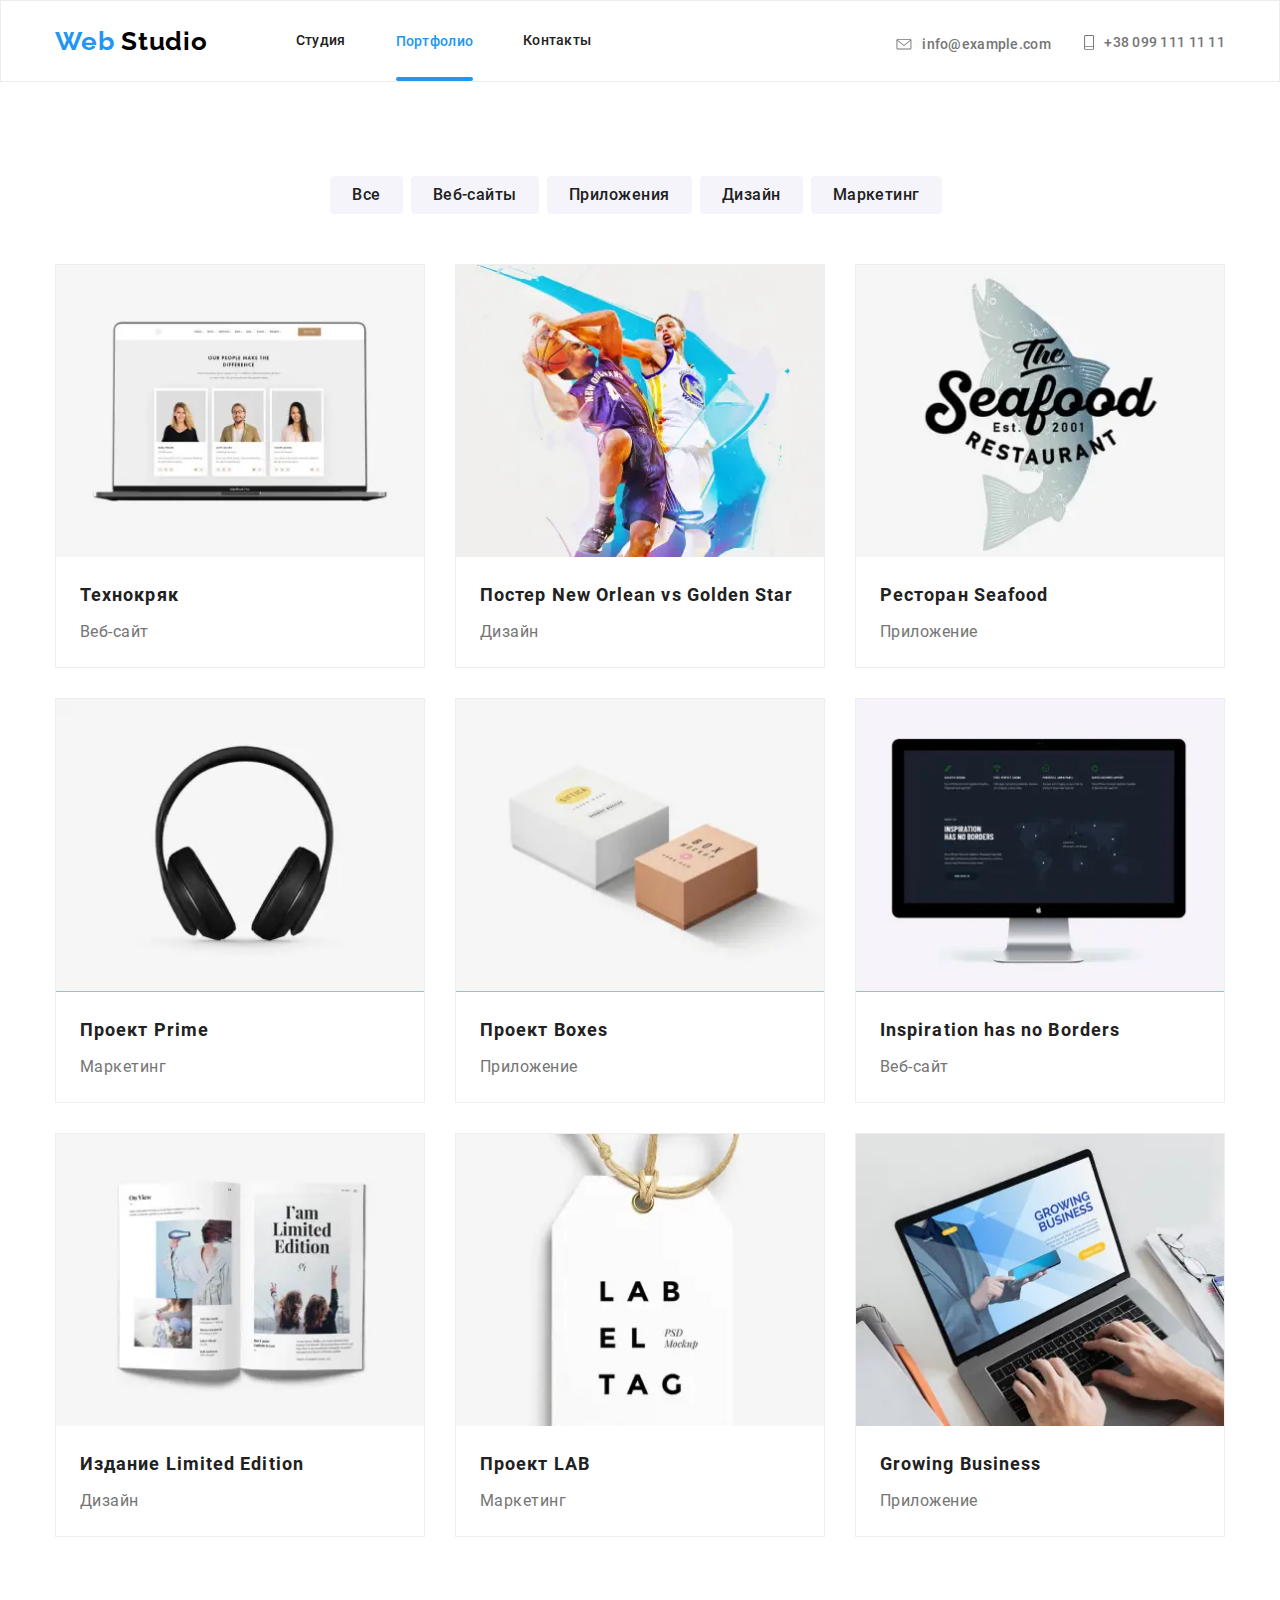
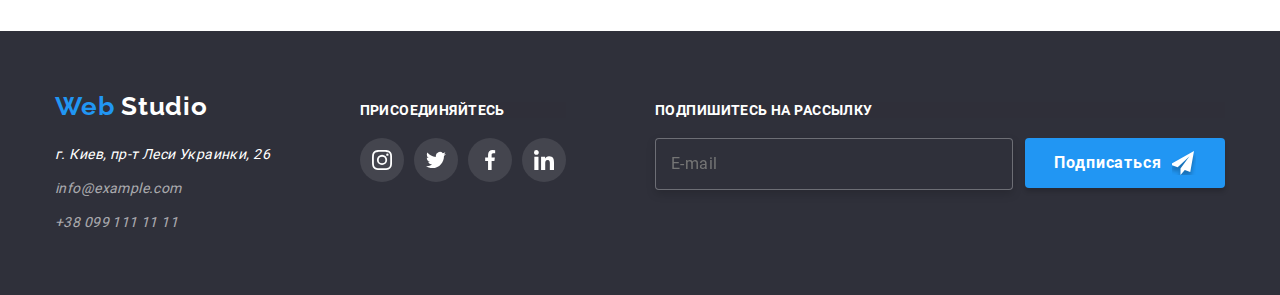
==== commit ae7d2060: "mobile-menu 09/09" ====
--- a/portfolio.html
+++ b/portfolio.html
@@ -16,7 +16,13 @@
     <header class="header-page">
       <div class="container main-navi">
         <a href="./" class="logo"><span class="web-logo">Web</span> Studio</a>
-        <nav class="navi">
+        <button type="button" class="menu-button " aria-expanded="true" aria-controls="menu-container" data-menu-button>
+          <svg width="40" height="40" aria-label="Переключатель мобильного меню">
+            <use class="icon-menu" href="./images/sprite.svg#icon-menu"></use>
+            <use class="icon-cross" href="./images/sprite.svg#icon-close"></use>
+          </svg>
+        </button>
+        <nav class="navi container-menu" data-menu>
           <ul class="list menu-navi">
             <li class="item">
               <a href="./" class="link-navi">Студия </a>
@@ -28,7 +34,7 @@
               <a href="" class="link-navi">Контакты </a>
             </li>
           </ul>
-        </nav>
+        
         <ul class="list contacts">
           <li class="item">
             <a href="mailto:info@example.com" class="contacts-link">
@@ -50,6 +56,7 @@
             >
           </li>
         </ul>
+      </nav>
       </div>
     </header>
     <main>
@@ -697,5 +704,6 @@
         </section>
       </div>
     </footer>
+    <script src="./js/menu.js"></script>
   </body>
 </html>
--- a/css/main.min.css
+++ b/css/main.min.css
@@ -1,2 +1,2 @@
-@font-face{font-family:"Raleway";font-style:normal;font-weight:400;src:url("../fonts/raleway-v17-latin_cyrillic-regular.eot");src:local(""),url("../fonts/raleway-v17-latin_cyrillic-regular.eot?#iefix") format("embedded-opentype"),url("../fonts/raleway-v17-latin_cyrillic-regular.woff2") format("woff2"),url("../fonts/raleway-v17-latin_cyrillic-regular.woff") format("woff"),url("../fonts/raleway-v17-latin_cyrillic-regular.ttf") format("truetype"),url("../fonts/raleway-v17-latin_cyrillic-regular.svg#Raleway") format("svg")}@font-face{font-family:"Raleway";font-style:normal;font-weight:700;src:url("../fonts/raleway-v17-latin_cyrillic-700.eot");src:local(""),url("../fonts/raleway-v17-latin_cyrillic-700.eot?#iefix") format("embedded-opentype"),url("../fonts/raleway-v17-latin_cyrillic-700.woff2") format("woff2"),url("../fonts/raleway-v17-latin_cyrillic-700.woff") format("woff"),url("../fonts/raleway-v17-latin_cyrillic-700.ttf") format("truetype"),url("../fonts/raleway-v17-latin_cyrillic-700.svg#Raleway") format("svg")}@font-face{font-family:"Roboto";font-style:normal;font-weight:400;src:url("../fonts/roboto-v20-latin_cyrillic-regular.eot");src:local("Roboto"),local("Roboto-Regular"),url("../fonts/roboto-v20-latin_cyrillic-regular.eot?#iefix") format("embedded-opentype"),url("../fonts/roboto-v20-latin_cyrillic-regular.woff2") format("woff2"),url("../fonts/roboto-v20-latin_cyrillic-regular.woff") format("woff"),url("../fonts/roboto-v20-latin_cyrillic-regular.ttf") format("truetype"),url("../fonts/roboto-v20-latin_cyrillic-regular.svg#Roboto") format("svg")}@font-face{font-family:"Roboto";font-style:normal;font-weight:500;src:url("../fonts/roboto-v20-latin_cyrillic-500.eot");src:local("Roboto Medium"),local("Roboto-Medium"),url("../fonts/roboto-v20-latin_cyrillic-500.eot?#iefix") format("embedded-opentype"),url("../fonts/roboto-v20-latin_cyrillic-500.woff2") format("woff2"),url("../fonts/roboto-v20-latin_cyrillic-500.woff") format("woff"),url("../fonts/roboto-v20-latin_cyrillic-500.ttf") format("truetype"),url("../fonts/roboto-v20-latin_cyrillic-500.svg#Roboto") format("svg")}@font-face{font-family:"Roboto";font-style:normal;font-weight:700;src:url("../fonts/roboto-v20-latin_cyrillic-700.eot");src:local("Roboto Bold"),local("Roboto-Bold"),url("../fonts/roboto-v20-latin_cyrillic-700.eot?#iefix") format("embedded-opentype"),url("../fonts/roboto-v20-latin_cyrillic-700.woff2") format("woff2"),url("../fonts/roboto-v20-latin_cyrillic-700.woff") format("woff"),url("../fonts/roboto-v20-latin_cyrillic-700.ttf") format("truetype"),url("../fonts/roboto-v20-latin_cyrillic-700.svg#Roboto") format("svg")}@font-face{font-family:"Roboto";font-style:normal;font-weight:900;src:url("../fonts/roboto-v20-latin_cyrillic-900.eot");src:local("Roboto Black"),local("Roboto-Black"),url("../fonts/roboto-v20-latin_cyrillic-900.eot?#iefix") format("embedded-opentype"),url("../fonts/roboto-v20-latin_cyrillic-900.woff2") format("woff2"),url("../fonts/roboto-v20-latin_cyrillic-900.woff") format("woff"),url("../fonts/roboto-v20-latin_cyrillic-900.ttf") format("truetype"),url("../fonts/roboto-v20-latin_cyrillic-900.svg#Roboto") format("svg")}body{font-family:"Roboto", sans-serif;font-style:normal;font-weight:normal;font-size:14px;line-height:1.714;letter-spacing:0.03em;color:#757575;background-color:#fff}*{margin:0;border:0;text-decoration:none}html{-webkit-box-sizing:border-box;box-sizing:border-box}*,*::before,*::after{-webkit-box-sizing:inherit;box-sizing:inherit}img{display:block;width:100%;height:auto}.list{padding-left:0px;list-style:none}.section-title{text-align:center;margin-bottom:50px;font-weight:bold;font-size:28px;line-height:1.1786;color:#212121}@media screen and (min-width: 1200px){.section-title{font-size:36px;line-height:1.1667}}.container{margin-right:auto;margin-left:auto;padding-left:15px;padding-right:15px}@media screen and (min-width: 480px){.container{width:480px}}@media screen and (min-width: 768px){.container{width:768px}}@media screen and (min-width: 1200px){.container{width:1200px}}.box-section .container{padding-bottom:94px}.advantage .container,.team-section .container,.client-section .container{padding-top:60px;padding-bottom:60px}@media screen and (min-width: 1200px){.advantage .container,.team-section .container,.client-section .container{padding-top:94px;padding-bottom:94px}}.visually-hidden{position:absolute !important;clip:rect(1px 1px 1px 1px);clip:rect(1px, 1px, 1px, 1px);padding:0 !important;border:0 !important;height:1px !important;width:1px !important;overflow:hidden}.btn,.soc-link,.adv-element .link,.box,.clnt-flexcont .clnt-element,.clnt-element .link,.btn-modal,.btn-flex{display:-webkit-box;display:-ms-flexbox;display:flex;-webkit-box-align:center;-ms-flex-align:center;align-items:center;-webkit-box-pack:center;-ms-flex-pack:center;justify-content:center}.btn{display:-webkit-inline-box;display:-ms-inline-flexbox;display:inline-flex;width:200px;height:50px;font-weight:bold;font-size:16px;line-height:1.875;letter-spacing:0.06em;color:#fff;background:#2196f3;-webkit-box-shadow:0px 4px 4px rgba(0,0,0,0.15);box-shadow:0px 4px 4px rgba(0,0,0,0.15);border-radius:4px;cursor:pointer;-webkit-transition:background 250ms cubic-bezier(0.4, 0, 0.2, 1);transition:background 250ms cubic-bezier(0.4, 0, 0.2, 1)}.btn:hover,.btn:focus{background:#188ce8}.logo{font-family:Raleway, sans-serif;font-weight:bold;font-size:24px;line-height:1.167;letter-spacing:0.03em;color:#000}@media screen and (min-width: 1200px){.logo{font-size:26px;line-height:1.192}}.footer-logo{color:#fff;margin-bottom:20px}@media screen and (min-width: 1200px){.footer-logo{text-align:left}}.web-logo{color:#2196f3}.soc-link{width:44px;height:44px;padding:0px;border:none;border-radius:50%;background-color:#fff 10%;fill:#afb1b8;-webkit-transition:background-color 250ms cubic-bezier(0.4, 0, 0.2, 1),fill 250ms cubic-bezier(0.4, 0, 0.2, 1);transition:background-color 250ms cubic-bezier(0.4, 0, 0.2, 1),fill 250ms cubic-bezier(0.4, 0, 0.2, 1)}.soc-link:not(:last-child){margin-right:10px}.footsoc-block .soc-link{background:rgba(255,255,255,0.1);fill:#fff}.soc-link:hover{background-color:#2196f3;fill:#fff}.header-page{background-color:var(--logo-bgr-color)}@media screen and (min-width: 1200px){.main-navi{display:-webkit-box;display:-ms-flexbox;display:flex;-webkit-box-align:center;-ms-flex-align:center;align-items:center}}@media screen and (min-width: 1200px){.main-navi .menu-navi{display:-webkit-box;display:-ms-flexbox;display:flex;margin-left:85px}.main-navi .menu-navi .item:not(:first-child){margin-left:50px}}.link-navi,.contacts-link{display:-webkit-inline-box;display:-ms-inline-flexbox;display:inline-flex;-webkit-box-align:center;-ms-flex-align:center;align-items:center;-webkit-box-pack:none;-ms-flex-pack:none;justify-content:none;padding-top:32px;padding-bottom:32px;font-weight:500;font-size:14px;line-height:1.1428;letter-spacing:0.02em;color:#212121;-webkit-transition:color 250ms cubic-bezier(0.4, 0, 0.2, 1);transition:color 250ms cubic-bezier(0.4, 0, 0.2, 1)}.link-navi:hover,.contacts-link:hover,.link-navi:focus,.contacts-link:focus{color:#2196f3;fill:#2196f3}.contacts-link{color:#757575;fill:#757575;-webkit-transition:fill 250ms cubic-bezier(0.4, 0, 0.2, 1),color 250ms cubic-bezier(0.4, 0, 0.2, 1);transition:fill 250ms cubic-bezier(0.4, 0, 0.2, 1),color 250ms cubic-bezier(0.4, 0, 0.2, 1)}.contacts-link:hover,.contacts-link:focus{color:#2196f3;fill:#2196f3}.contacts-link .mail-icon{width:16px;height:11.2px;margin-right:10px}.contacts-link .phone-icon{width:10px;height:14.94px;margin-right:10px}.current{color:#2196f3;position:relative}.current::before{content:"";position:absolute;width:100%;height:4px;bottom:0px;left:0px;background:#2196f3;border-radius:2px}.hero{text-align:center;background-color:#212121;height:400px;padding-top:118px;padding-bottom:118px;margin-left:auto;margin-right:auto;background-image:-webkit-gradient(linear, left top, right top, from(rgba(47,48,58,0.8)), to(rgba(47,48,58,0.8))),url(../images/header-desktop.jpg);background-image:linear-gradient(to right, rgba(47,48,58,0.8), rgba(47,48,58,0.8)),url(../images/header-desktop.jpg);background-repeat:no-repeat;background-position:center;background-size:cover}@media screen and (min-device-pixel-ratio: 2), screen and (-webkit-min-device-pixel-ratio: 2), screen and (min-resolution: 192dpi), screen and (min-resolution: 2dppx){.hero{background-image:-webkit-gradient(linear, left top, right top, from(rgba(47,48,58,0.8)), to(rgba(47,48,58,0.8))),url(../images/header-mobile.jpg);background-image:linear-gradient(to right, rgba(47,48,58,0.8), rgba(47,48,58,0.8)),url(../images/header-mobile.jpg)}}@media screen and (min-width: 768px) and (min-device-pixel-ratio: 2), screen and (min-width: 768px) and (-webkit-min-device-pixel-ratio: 2), screen and (min-width: 768px) and (min-resolution: 192dpi), screen and (min-width: 768px) and (min-resolution: 2dppx){.hero{background-image:-webkit-gradient(linear, left top, right top, from(rgba(47,48,58,0.8)), to(rgba(47,48,58,0.8))),url(../images/header-tablet.jpg);background-image:linear-gradient(to right, rgba(47,48,58,0.8), rgba(47,48,58,0.8)),url(../images/header-tablet.jpg)}}@media screen and (min-width: 1200px){.hero{max-width:1600px;height:600px;padding-top:200px;padding-bottom:200px}}@media screen and (min-width: 1200px) and (min-device-pixel-ratio: 2), screen and (min-width: 1200px) and (-webkit-min-device-pixel-ratio: 2), screen and (min-width: 1200px) and (min-resolution: 192dpi), screen and (min-width: 1200px) and (min-resolution: 2dppx){.hero{background-image:-webkit-gradient(linear, left top, right top, from(rgba(47,48,58,0.8)), to(rgba(47,48,58,0.8))),url(../images/header-desktop.jpg);background-image:linear-gradient(to right, rgba(47,48,58,0.8), rgba(47,48,58,0.8)),url(../images/header-desktop.jpg)}}.page-title{margin-top:0px;margin-bottom:30px;max-width:360px;margin-right:auto;margin-left:auto;font-weight:900;font-size:26px;line-height:1.6154;letter-spacing:0.06em;color:#fff;text-align:center}@media screen and (min-width: 1200px){.page-title{max-width:696px;font-size:44px;line-height:1.3636}}@media screen and (min-width: 768px){.advantage .adv-flexcont{display:-webkit-box;display:-ms-flexbox;display:flex;-ms-flex-wrap:wrap;flex-wrap:wrap;margin:-15px}}.adv-element{-webkit-box-orient:vertical;-webkit-box-direction:normal;-ms-flex-direction:column;flex-direction:column;width:100%}@media screen and (min-width: 768px){.adv-element{width:calc((100% - (2 * 30px)) / 2);margin:15px}}@media screen and (min-width: 1200px){.adv-element{width:calc((100% - (4 * 30px)) / 4)}}.adv-element .link{height:120px;background-color:#f5f4fa;border-radius:4px}@media screen and (min-width: 480px){.adv-element .link{width:100%}}.adv-element .feature{margin-top:30px;margin-bottom:10px;font-weight:bold;font-size:14px;line-height:1.143;text-align:center;color:#212121}@media screen and (max-width: 1199px){.box-section{display:none}}.box-flexcont{display:-webkit-box;display:-ms-flexbox;display:flex}.box-flexcont .box-element{position:relative;width:calc((100%-60px) / 3);margin-right:30px}.box-flexcont .box-element:nth-child(3n){margin-right:0px}.box{position:absolute;bottom:0px;left:0px;width:100%;height:70px;font-weight:bold;line-height:1.1428;color:#fff;background:rgba(47,48,58,0.8);text-transform:uppercase}.team-section{background:#f5f4fa}@media screen and (min-width: 768px){.team-section .team-flexcont{display:-webkit-box;display:-ms-flexbox;display:flex;-ms-flex-wrap:wrap;flex-wrap:wrap;margin:-15px}}.team-section .team-flexcont .team-element{width:100%;background:#fff;-webkit-box-shadow:0px 1px 3px rgba(0,0,0,0.12),0px 1px 1px rgba(0,0,0,0.14),0px 2px 1px rgba(0,0,0,0.2);box-shadow:0px 1px 3px rgba(0,0,0,0.12),0px 1px 1px rgba(0,0,0,0.14),0px 2px 1px rgba(0,0,0,0.2)}@media screen and (min-width: 768px){.team-section .team-flexcont .team-element{width:calc((100% - (2 * 30px)) / 2);margin:15px}}@media screen and (min-width: 1200px){.team-section .team-flexcont .team-element{width:calc((100% - (4 * 30px)) / 4)}}.team-name,.team-prof{margin-top:30px;margin-bottom:10px;text-align:center;font-weight:500;font-size:16px;line-height:1.875;letter-spacing:0.03em;color:#212121}.team-prof{margin-top:0px;margin-bottom:16px;font-weight:normal;color:#757575}.soc-team{display:-webkit-box;display:-ms-flexbox;display:flex;-webkit-box-pack:center;-ms-flex-pack:center;justify-content:center;margin-bottom:24px}.clnt-flexcont{display:-webkit-box;display:-ms-flexbox;display:flex;-ms-flex-wrap:wrap;flex-wrap:wrap;margin:-15px}.clnt-flexcont .clnt-element{-webkit-box-pack:none;-ms-flex-pack:none;justify-content:none;width:calc((100% - (2 * 30px)) / 2);margin:15px}@media screen and (min-width: 768px){.clnt-flexcont .clnt-element{width:calc((100% - (3 * 30px)) / 3)}}@media screen and (min-width: 1200px){.clnt-flexcont .clnt-element{width:calc((100% - (6 * 30px)) / 6)}}.clnt-element .link{border:1px solid #afb1b8;border-radius:4px;width:100%;height:90px;fill:#afb1b8;-webkit-transition:border 250ms cubic-bezier(0.4, 0, 0.2, 1),fill 250ms cubic-bezier(0.4, 0, 0.2, 1);transition:border 250ms cubic-bezier(0.4, 0, 0.2, 1),fill 250ms cubic-bezier(0.4, 0, 0.2, 1)}.clnt-element .link:hover{border:1px solid #2196f3;fill:#2196f3}.footer{background:#2f303a;padding-top:60px;padding-bottom:60px}.footer-flex{text-align:center}@media screen and (min-width: 768px){.footer-flex{display:-webkit-box;display:-ms-flexbox;display:flex;-ms-flex-wrap:wrap;flex-wrap:wrap;-ms-flex-pack:distribute;justify-content:space-around}}@media screen and (min-width: 1200px){.footer-flex{-webkit-box-align:baseline;-ms-flex-align:baseline;align-items:baseline;-webkit-box-pack:justify;-ms-flex-pack:justify;justify-content:space-between}}.footflex-elem:not(:first-child){margin-top:60px}@media screen and (min-width: 768px){.footflex-elem:not(:first-child){margin-top:5px}}@media screen and (min-width: 768px) and (max-width: 1199px){.footflex-elem:last-child{margin-top:60px}}@media screen and (min-width: 1200px){.footer-adress{text-align:left}}.footer-adress .adress-link:not(:last-child){margin-bottom:9px}.adress-map,.footer-contacts{font-size:14px;line-height:1.7143;letter-spacing:0.03em;color:#fff;-webkit-transition:color 250ms cubic-bezier(0.4, 0, 0.2, 1);transition:color 250ms cubic-bezier(0.4, 0, 0.2, 1)}.adress-map:hover,.footer-contacts:hover{color:#2196f3}.footer-contacts{color:rgba(255,255,255,0.6)}.footer-contacts:hover{color:#2196f3}.footflex-elem h3{font-weight:bold;font-size:14px;line-height:1.1428;letter-spacing:0.03em;color:#fff;background:rgba(47,48,58,0.8);text-transform:uppercase}@media screen and (min-width: 1200px){.footflex-elem h3{text-align:left}}.footsoc-block{display:-webkit-box;display:-ms-flexbox;display:flex;-webkit-box-pack:center;-ms-flex-pack:center;justify-content:center}.footer-soc,.footer-registr{margin-bottom:20px}@media screen and (min-width: 1200px){.foot-form{display:-webkit-box;display:-ms-flexbox;display:flex}}.foot-form .mail-btn{display:block;width:100%;font-size:16px;line-height:1.25;letter-spacing:0.03em;color:rgba(255,255,255,0.6);padding:15px;margin-bottom:20px;background-color:#2f303a;border:1px solid rgba(255,255,255,0.3);border-radius:4px;-webkit-filter:drop-shadow(0px 4px 4px rgba(0,0,0,0.15));filter:drop-shadow(0px 4px 4px rgba(0,0,0,0.15))}@media screen and (min-width: 768px){.foot-form .mail-btn{width:450px;-webkit-box-pack:center;-ms-flex-pack:center;justify-content:center;margin-right:auto;margin-left:auto}}@media screen and (min-width: 1200px){.foot-form .mail-btn{width:358px;-webkit-box-pack:center;-ms-flex-pack:center;justify-content:center;margin-right:12px}}.footflex-elem .btn::after{content:"";width:24px;height:24px;margin-left:10px;background-image:url(../images/iconsend.svg);background-position:right -2px top;background-repeat:no-repeat}.backdrop{position:fixed;top:0px;left:0px;width:100%;height:100%;background:rgba(0,0,0,0.2);opacity:1;-webkit-transition:opacity 250ms cubic-bezier(0.4, 0, 0.2, 1);transition:opacity 250ms cubic-bezier(0.4, 0, 0.2, 1)}.backdrop .modal{position:absolute;top:50%;left:50%;-webkit-transform:translate(-50%, -50%) scale(1, 1);transform:translate(-50%, -50%) scale(1, 1);width:calc((100% - (1 * 30px)) / 1);background:#fff;-webkit-box-shadow:0px 1px 3px rgba(0,0,0,0.12),0px 1px 1px rgba(0,0,0,0.14),0px 2px 1px rgba(0,0,0,0.2);box-shadow:0px 1px 3px rgba(0,0,0,0.12),0px 1px 1px rgba(0,0,0,0.14),0px 2px 1px rgba(0,0,0,0.2);border-radius:4px;-webkit-transition:-webkit-transform 250ms cubic-bezier(0.4, 0, 0.2, 1);transition:-webkit-transform 250ms cubic-bezier(0.4, 0, 0.2, 1);transition:transform 250ms cubic-bezier(0.4, 0, 0.2, 1);transition:transform 250ms cubic-bezier(0.4, 0, 0.2, 1), -webkit-transform 250ms cubic-bezier(0.4, 0, 0.2, 1)}@media screen and (min-width: 480px){.backdrop .modal{width:450px}}@media screen and (min-width: 1200px){.backdrop .modal{width:528px}}.backdrop.is-hidden{opacity:0;pointer-events:none}.backdrop.is-hidden .modal{-webkit-transform:translate(-50%, -50%) scale(0.3, 0.3);transform:translate(-50%, -50%) scale(0.3, 0.3)}.btn-modal{position:absolute;top:8px;right:8px;margin-left:auto;width:30px;height:30px;background:#fff;border:1px solid rgba(0,0,0,0.1);border-radius:50%;-webkit-transition:fill 250ms cubic-bezier(0.4, 0, 0.2, 1);transition:fill 250ms cubic-bezier(0.4, 0, 0.2, 1)}.btn-modal:hover,.btn-modal:focus{fill:#2196f3}.form-field .form-input,.form-comment .form-cominp{width:100%;padding:12px;padding-left:42px;border:1px solid rgba(33,33,33,0.2);border-radius:4px;-webkit-transition:fill 250ms cubic-bezier(0.4, 0, 0.2, 1);transition:fill 250ms cubic-bezier(0.4, 0, 0.2, 1);cursor:pointer}.form-field .form-input:focus,.form-comment .form-cominp:focus{border:1px solid #2196f3;outline:none}.form-field .form-input:focus+.form-label,.form-comment .form-cominp:focus+.form-label{top:-4px;left:19px;-webkit-transform:translateY(-100%);transform:translateY(-100%);color:#2196f3}.form-field .form-input:focus ~ .icon,.form-comment .form-cominp:focus ~ .icon{fill:#2196f3}.form-field .form-input:not(:placeholder-shown)+.form-label,.form-comment .form-cominp:not(:placeholder-shown)+.form-label{top:-4px;left:19px;-webkit-transform:translateY(-100%);transform:translateY(-100%);color:#2196f3}.form-field .form-input:not(:placeholder-shown) ~ .icon,.form-comment .form-cominp:not(:placeholder-shown) ~ .icon{fill:#2196f3}.register-form{padding:40px}.register-form h3{font-weight:bold;font-size:20px;line-height:1.15;letter-spacing:0.03em;text-align:center;margin-bottom:30px;color:#212121}.form-field{position:relative;margin-bottom:28px}.form-field .form-label{position:absolute;top:50%;left:42px;-webkit-transform:translateY(-50%);transform:translateY(-50%);font-size:14px;line-height:1.1428;letter-spacing:0.01em;color:#757575;-webkit-transition:color 250ms cubic-bezier(0.4, 0, 0.2, 1),-webkit-transform 250ms cubic-bezier(0.4, 0, 0.2, 1);transition:color 250ms cubic-bezier(0.4, 0, 0.2, 1),-webkit-transform 250ms cubic-bezier(0.4, 0, 0.2, 1);transition:transform 250ms cubic-bezier(0.4, 0, 0.2, 1),color 250ms cubic-bezier(0.4, 0, 0.2, 1);transition:transform 250ms cubic-bezier(0.4, 0, 0.2, 1),color 250ms cubic-bezier(0.4, 0, 0.2, 1),-webkit-transform 250ms cubic-bezier(0.4, 0, 0.2, 1);cursor:pointer}.form-field .icon{position:absolute;top:50%;left:19px;-webkit-transform:translateY(-50%);transform:translateY(-50%);-webkit-transition:fill 250ms cubic-bezier(0.4, 0, 0.2, 1);transition:fill 250ms cubic-bezier(0.4, 0, 0.2, 1)}.form-comment{position:relative;margin-bottom:20px}.form-comment .form-cominp{padding-left:19px}.form-comment .form-label{position:absolute;top:12px;left:19px;font-size:14px;line-height:1.1428;letter-spacing:0.03em;color:#757575;-webkit-transition:-webkit-transform 250ms cubic-bezier(0.4, 0, 0.2, 1);transition:-webkit-transform 250ms cubic-bezier(0.4, 0, 0.2, 1);transition:transform 250ms cubic-bezier(0.4, 0, 0.2, 1);transition:transform 250ms cubic-bezier(0.4, 0, 0.2, 1), -webkit-transform 250ms cubic-bezier(0.4, 0, 0.2, 1)}.form-check{position:relative;margin-bottom:30px}.form-checklab{font-size:12px;line-height:1.1667;padding-right:0px;padding-left:24px}@media screen and (min-width: 1200px){.form-checklab{font-size:14px;line-height:1.7143;padding-right:11px;padding-left:36px}}.form-checklab a{color:#2196f3;text-decoration:underline}.icon-check{position:absolute;top:25%;left:0px;-webkit-transform:translateY(-50%);transform:translateY(-50%);display:-webkit-inline-box;display:-ms-inline-flexbox;display:inline-flex;width:16px;height:15px;border:2px solid #212121;border-radius:2px;-webkit-box-sizing:border-box;box-sizing:border-box;-webkit-transition:background-color 250ms cubic-bezier(0.4, 0, 0.2, 1),border 250ms cubic-bezier(0.4, 0, 0.2, 1);transition:background-color 250ms cubic-bezier(0.4, 0, 0.2, 1),border 250ms cubic-bezier(0.4, 0, 0.2, 1)}@media screen and (min-width: 480px){.icon-check{top:50%;-webkit-transform:translateY(-50%);transform:translateY(-50%)}}@media screen and (min-width: 1200px){.icon-check{left:12px}}.form-checkinp:checked+.icon-check{background-color:#2196f3;border:none}.portfolio-sect{display:-webkit-box;display:-ms-flexbox;display:flex;padding-top:60px;padding-bottom:60px}@media screen and (min-width: 1200px){.portfolio-sect{padding-top:94px;padding-bottom:94px}}.filters{display:-webkit-box;display:-ms-flexbox;display:flex;-ms-flex-wrap:wrap;flex-wrap:wrap;-webkit-box-pack:start;-ms-flex-pack:start;justify-content:flex-start;margin-bottom:50px}@media screen and (min-width: 768px){.filters{-webkit-box-pack:center;-ms-flex-pack:center;justify-content:center}}.filters .item{display:-webkit-box;display:-ms-flexbox;display:flex;margin-bottom:15px;margin-right:8px}@media screen and (min-width: 768px){.filters .item{margin-bottom:0px}}.filter{font-weight:500;font-size:16px;line-height:1.625;letter-spacing:0.03em;padding:6px 22px;color:#212121;background:#f5f4fa;border-radius:4px;-webkit-transition:background-color 250ms cubic-bezier(0.4, 0, 0.2, 1),color 250ms cubic-bezier(0.4, 0, 0.2, 1);transition:background-color 250ms cubic-bezier(0.4, 0, 0.2, 1),color 250ms cubic-bezier(0.4, 0, 0.2, 1)}.filter:hover,.filter:focus,.filter:active{color:#fff;background:#2196f3}.potrfol-flex{display:-webkit-box;display:-ms-flexbox;display:flex;-ms-flex-wrap:wrap;flex-wrap:wrap}@media screen and (min-width: 768px){.potrfol-flex{margin:-15px}}.potrfol-flex .item{width:100%;margin-bottom:30px;background:var(--logo-bgr-color);border:1px solid #eeeeee;-webkit-box-sizing:border-box;box-sizing:border-box;cursor:pointer}@media screen and (min-width: 768px){.potrfol-flex .item{width:calc((100% - (2 * 30px)) / 2);margin:15px}}@media screen and (min-width: 1200px){.potrfol-flex .item{width:calc((100% - (3 * 30px)) / 3)}}.potrfol-flex .item:hover{-webkit-box-shadow:0px 1px 1px rgba(0,0,0,0.12),0px 4px 4px rgba(0,0,0,0.06),1px 4px 6px rgba(0,0,0,0.16);box-shadow:0px 1px 1px rgba(0,0,0,0.12),0px 4px 4px rgba(0,0,0,0.06),1px 4px 6px rgba(0,0,0,0.16)}.potrfol-flex .item:hover .hover-over{-webkit-transform:translatey(0);transform:translatey(0)}.portf-thumb{position:relative;overflow:hidden}.portfol-title{display:inline-block;width:100%;margin-top:20px;margin-bottom:4px;font-weight:bold;font-size:18px;line-height:2;letter-spacing:0.06em;color:#212121}.portf-sub{display:inline-block;width:100%;margin-bottom:20px;font-size:16px;line-height:1.875;letter-spacing:0.03em;color:#757575}.portfol-title,.portf-sub{padding-right:24px;padding-left:24px}.hover-over{position:absolute;width:100%;height:100%;bottom:0px;left:0px;background:rgba(33,150,243,0.9);font-size:18px;line-height:1.5555;color:#fff;padding:63px 24px;-webkit-transform:translatey(100%);transform:translatey(100%);-webkit-transition:-webkit-transform 250ms cubic-bezier(0.4, 0, 0.2, 1);transition:-webkit-transform 250ms cubic-bezier(0.4, 0, 0.2, 1);transition:transform 250ms cubic-bezier(0.4, 0, 0.2, 1);transition:transform 250ms cubic-bezier(0.4, 0, 0.2, 1), -webkit-transform 250ms cubic-bezier(0.4, 0, 0.2, 1)}
+/*! normalize.css v8.0.1 | MIT License | github.com/necolas/normalize.css */html{line-height:1.15;-webkit-text-size-adjust:100%}body{margin:0}main{display:block}h1{font-size:2em;margin:0.67em 0}hr{-webkit-box-sizing:content-box;box-sizing:content-box;height:0;overflow:visible}pre{font-family:monospace, monospace;font-size:1em}a{background-color:transparent}abbr[title]{border-bottom:none;text-decoration:underline;-webkit-text-decoration:underline dotted;text-decoration:underline dotted}b,strong{font-weight:bolder}code,kbd,samp{font-family:monospace, monospace;font-size:1em}small{font-size:80%}sub,sup{font-size:75%;line-height:0;position:relative;vertical-align:baseline}sub{bottom:-0.25em}sup{top:-0.5em}img{border-style:none}button,input,optgroup,select,textarea{font-family:inherit;font-size:100%;line-height:1.15;margin:0}button,input{overflow:visible}button,select{text-transform:none}button,[type="button"],[type="reset"],[type="submit"]{-webkit-appearance:button}button::-moz-focus-inner,[type="button"]::-moz-focus-inner,[type="reset"]::-moz-focus-inner,[type="submit"]::-moz-focus-inner{border-style:none;padding:0}button:-moz-focusring,[type="button"]:-moz-focusring,[type="reset"]:-moz-focusring,[type="submit"]:-moz-focusring{outline:1px dotted ButtonText}fieldset{padding:0.35em 0.75em 0.625em}legend{-webkit-box-sizing:border-box;box-sizing:border-box;color:inherit;display:table;max-width:100%;padding:0;white-space:normal}progress{vertical-align:baseline}textarea{overflow:auto}[type="checkbox"],[type="radio"]{-webkit-box-sizing:border-box;box-sizing:border-box;padding:0}[type="number"]::-webkit-inner-spin-button,[type="number"]::-webkit-outer-spin-button{height:auto}[type="search"]{-webkit-appearance:textfield;outline-offset:-2px}[type="search"]::-webkit-search-decoration{-webkit-appearance:none}::-webkit-file-upload-button{-webkit-appearance:button;font:inherit}details{display:block}summary{display:list-item}template{display:none}[hidden]{display:none}@font-face{font-family:"Raleway";font-style:normal;font-weight:400;src:url("../fonts/raleway-v17-latin_cyrillic-regular.eot");src:local(""),url("../fonts/raleway-v17-latin_cyrillic-regular.eot?#iefix") format("embedded-opentype"),url("../fonts/raleway-v17-latin_cyrillic-regular.woff2") format("woff2"),url("../fonts/raleway-v17-latin_cyrillic-regular.woff") format("woff"),url("../fonts/raleway-v17-latin_cyrillic-regular.ttf") format("truetype"),url("../fonts/raleway-v17-latin_cyrillic-regular.svg#Raleway") format("svg")}@font-face{font-family:"Raleway";font-style:normal;font-weight:700;src:url("../fonts/raleway-v17-latin_cyrillic-700.eot");src:local(""),url("../fonts/raleway-v17-latin_cyrillic-700.eot?#iefix") format("embedded-opentype"),url("../fonts/raleway-v17-latin_cyrillic-700.woff2") format("woff2"),url("../fonts/raleway-v17-latin_cyrillic-700.woff") format("woff"),url("../fonts/raleway-v17-latin_cyrillic-700.ttf") format("truetype"),url("../fonts/raleway-v17-latin_cyrillic-700.svg#Raleway") format("svg")}@font-face{font-family:"Roboto";font-style:normal;font-weight:400;src:url("../fonts/roboto-v20-latin_cyrillic-regular.eot");src:local("Roboto"),local("Roboto-Regular"),url("../fonts/roboto-v20-latin_cyrillic-regular.eot?#iefix") format("embedded-opentype"),url("../fonts/roboto-v20-latin_cyrillic-regular.woff2") format("woff2"),url("../fonts/roboto-v20-latin_cyrillic-regular.woff") format("woff"),url("../fonts/roboto-v20-latin_cyrillic-regular.ttf") format("truetype"),url("../fonts/roboto-v20-latin_cyrillic-regular.svg#Roboto") format("svg")}@font-face{font-family:"Roboto";font-style:normal;font-weight:500;src:url("../fonts/roboto-v20-latin_cyrillic-500.eot");src:local("Roboto Medium"),local("Roboto-Medium"),url("../fonts/roboto-v20-latin_cyrillic-500.eot?#iefix") format("embedded-opentype"),url("../fonts/roboto-v20-latin_cyrillic-500.woff2") format("woff2"),url("../fonts/roboto-v20-latin_cyrillic-500.woff") format("woff"),url("../fonts/roboto-v20-latin_cyrillic-500.ttf") format("truetype"),url("../fonts/roboto-v20-latin_cyrillic-500.svg#Roboto") format("svg")}@font-face{font-family:"Roboto";font-style:normal;font-weight:700;src:url("../fonts/roboto-v20-latin_cyrillic-700.eot");src:local("Roboto Bold"),local("Roboto-Bold"),url("../fonts/roboto-v20-latin_cyrillic-700.eot?#iefix") format("embedded-opentype"),url("../fonts/roboto-v20-latin_cyrillic-700.woff2") format("woff2"),url("../fonts/roboto-v20-latin_cyrillic-700.woff") format("woff"),url("../fonts/roboto-v20-latin_cyrillic-700.ttf") format("truetype"),url("../fonts/roboto-v20-latin_cyrillic-700.svg#Roboto") format("svg")}@font-face{font-family:"Roboto";font-style:normal;font-weight:900;src:url("../fonts/roboto-v20-latin_cyrillic-900.eot");src:local("Roboto Black"),local("Roboto-Black"),url("../fonts/roboto-v20-latin_cyrillic-900.eot?#iefix") format("embedded-opentype"),url("../fonts/roboto-v20-latin_cyrillic-900.woff2") format("woff2"),url("../fonts/roboto-v20-latin_cyrillic-900.woff") format("woff"),url("../fonts/roboto-v20-latin_cyrillic-900.ttf") format("truetype"),url("../fonts/roboto-v20-latin_cyrillic-900.svg#Roboto") format("svg")}body{font-family:"Roboto", sans-serif;font-style:normal;font-weight:normal;font-size:14px;line-height:1.714;letter-spacing:0.03em;color:#757575;background-color:#fff}*{margin:0;border:0;text-decoration:none}html{-webkit-box-sizing:border-box;box-sizing:border-box}*,*::before,*::after{-webkit-box-sizing:inherit;box-sizing:inherit}img{display:block;width:100%;height:auto}.list{padding-left:0px;list-style:none}.section-title{text-align:center;margin-bottom:50px;font-weight:bold;font-size:28px;line-height:1.1786;color:#212121}@media screen and (min-width: 1200px){.section-title{font-size:36px;line-height:1.1667}}.container{margin-right:auto;margin-left:auto;padding-left:15px;padding-right:15px}@media screen and (min-width: 480px){.container{width:480px}}@media screen and (min-width: 768px){.container{width:768px}}@media screen and (min-width: 1200px){.container{width:1200px}}.box-section .container{padding-bottom:94px}.advantage .container,.team-section .container,.client-section .container{padding-top:60px;padding-bottom:60px}@media screen and (min-width: 1200px){.advantage .container,.team-section .container,.client-section .container{padding-top:94px;padding-bottom:94px}}.visually-hidden{position:absolute !important;clip:rect(1px 1px 1px 1px);clip:rect(1px, 1px, 1px, 1px);padding:0 !important;border:0 !important;height:1px !important;width:1px !important;overflow:hidden}.btn,.soc-link,.adv-element .link,.box,.clnt-flexcont .clnt-element,.clnt-element .link,.btn-modal,.btn-flex{display:-webkit-box;display:-ms-flexbox;display:flex;-webkit-box-align:center;-ms-flex-align:center;align-items:center;-webkit-box-pack:center;-ms-flex-pack:center;justify-content:center}.btn{display:-webkit-inline-box;display:-ms-inline-flexbox;display:inline-flex;width:200px;height:50px;font-weight:bold;font-size:16px;line-height:1.875;letter-spacing:0.06em;color:#fff;background:#2196f3;-webkit-box-shadow:0px 4px 4px rgba(0,0,0,0.15);box-shadow:0px 4px 4px rgba(0,0,0,0.15);border-radius:4px;cursor:pointer;-webkit-transition:background 250ms cubic-bezier(0.4, 0, 0.2, 1);transition:background 250ms cubic-bezier(0.4, 0, 0.2, 1)}.btn:hover,.btn:focus{background:#188ce8}.logo{font-family:Raleway, sans-serif;font-weight:bold;font-size:24px;line-height:1.167;letter-spacing:0.03em;color:#000}@media screen and (min-width: 1200px){.logo{font-size:26px;line-height:1.192}}.footer-logo{color:#fff;margin-bottom:20px}@media screen and (min-width: 1200px){.footer-logo{text-align:left}}.web-logo{color:#2196f3}.menu-button{display:-webkit-inline-box;display:-ms-inline-flexbox;display:inline-flex;margin:0px;padding:0px;border:none;background-color:#fff;-webkit-transition:fill 250ms cubic-bezier(0.4, 0, 0.2, 1);transition:fill 250ms cubic-bezier(0.4, 0, 0.2, 1)}.menu-button:hover,.menu-button:focus{fill:#2196f3}@media screen and (min-width: 768px){.menu-button{display:none}}.menu-button .icon-cross{display:none}.menu-button.is-open .icon-cross{display:block}.menu-button.is-open .icon-menu{display:none}@media screen and (max-width: 767px){.container-menu{display:none;position:absolute;width:100%;left:0;top:100%;background-color:#fff;-webkit-box-shadow:0px 4px 8px rgba(0,0,0,0.04),0px 2px 4px rgba(0,0,0,0.08),0px 1px 3px rgba(0,0,0,0.16);box-shadow:0px 4px 8px rgba(0,0,0,0.04),0px 2px 4px rgba(0,0,0,0.08),0px 1px 3px rgba(0,0,0,0.16);padding-top:60px;padding-bottom:60px;text-align:center;z-index:1}}.container-menu.is-open{display:block}@media screen and (min-width: 768px){.container-menu{display:-webkit-box;display:-ms-flexbox;display:flex;-webkit-box-align:center;-ms-flex-align:center;align-items:center;-webkit-box-pack:justify;-ms-flex-pack:justify;justify-content:space-between}}.soc-link{width:44px;height:44px;padding:0px;border:none;border-radius:50%;background-color:#fff 10%;fill:#afb1b8;-webkit-transition:background-color 250ms cubic-bezier(0.4, 0, 0.2, 1),fill 250ms cubic-bezier(0.4, 0, 0.2, 1);transition:background-color 250ms cubic-bezier(0.4, 0, 0.2, 1),fill 250ms cubic-bezier(0.4, 0, 0.2, 1)}.soc-link:not(:last-child){margin-right:10px}.footsoc-block .soc-link{background:rgba(255,255,255,0.1);fill:#fff}.soc-link:hover{background-color:#2196f3;fill:#fff}.header-page{position:relative;background-color:#fff;border:1px solid #ECECEC}.main-navi{display:-webkit-box;display:-ms-flexbox;display:flex;-webkit-box-align:center;-ms-flex-align:center;align-items:center;-webkit-box-pack:justify;-ms-flex-pack:justify;justify-content:space-between;min-height:60px}@media screen and (min-width: 768px){.main-navi{min-height:80px;-webkit-box-pack:justify;-ms-flex-pack:justify;justify-content:space-between}}@media screen and (min-width: 768px){.main-navi .menu-navi{display:-webkit-box;display:-ms-flexbox;display:flex;-webkit-box-align:center;-ms-flex-align:center;align-items:center;-webkit-box-pack:justify;-ms-flex-pack:justify;justify-content:space-between}.main-navi .menu-navi .item:not(:first-child){margin-left:50px}}.menu-navi .item:not(:first-child){margin-top:40px}@media screen and (min-width: 768px){.menu-navi .item:not(:first-child){margin-top:0px}}.link-navi,.contacts-link{display:-webkit-inline-box;display:-ms-inline-flexbox;display:inline-flex;-webkit-box-align:center;-ms-flex-align:center;align-items:center;-webkit-box-pack:none;-ms-flex-pack:none;justify-content:none;font-weight:500;font-size:18px;line-height:1.1667;letter-spacing:0.02em;color:#212121;-webkit-transition:color 250ms cubic-bezier(0.4, 0, 0.2, 1);transition:color 250ms cubic-bezier(0.4, 0, 0.2, 1)}@media screen and (min-width: 768px){.link-navi,.contacts-link{font-size:14px;line-height:1.1428}}.link-navi:hover,.contacts-link:hover,.link-navi:focus,.contacts-link:focus{color:#2196f3;fill:#2196f3}.contacts{margin-top:60px}@media screen and (min-width: 768px){.contacts{margin-top:0px;margin-left:84px}}@media screen and (min-width: 1200px){.contacts{margin-left:305px}}@media screen and (min-width: 1200px){.contacts .item{display:-webkit-inline-box;display:-ms-inline-flexbox;display:inline-flex;-webkit-box-align:center;-ms-flex-align:center;align-items:center}.contacts .item+.item{margin-left:30px}}.contacts .item+.item:not(:first-child){margin-top:16px}@media screen and (min-width: 768px){.contacts .item+.item:not(:first-child){margin-top:10px}}.contacts-link{color:#757575;fill:#757575;-webkit-transition:fill 250ms cubic-bezier(0.4, 0, 0.2, 1),color 250ms cubic-bezier(0.4, 0, 0.2, 1);transition:fill 250ms cubic-bezier(0.4, 0, 0.2, 1),color 250ms cubic-bezier(0.4, 0, 0.2, 1)}@media screen and (min-width: 768px){.contacts-link{font-size:12px;line-height:1.1667}}@media screen and (min-width: 1200px){.contacts-link{font-size:14px;line-height:1.1428}}.contacts-link:hover,.contacts-link:focus{color:#2196f3;fill:#2196f3}.contacts-link .mail-icon{width:16px;height:11.2px;margin-right:10px}.contacts-link .phone-icon{width:10px;height:14.94px;margin-right:10px}.current{color:#2196f3;position:relative;padding-bottom:8px}@media screen and (min-width: 1200px){.current{padding-bottom:32px;padding-top:32px}}.current::before{content:"";position:absolute;width:100%;height:4px;bottom:0px;left:0px;background:#2196f3;border-radius:2px}.hero{text-align:center;background-color:#212121;height:400px;padding-top:118px;padding-bottom:118px;margin-left:auto;margin-right:auto;background-image:-webkit-gradient(linear, left top, right top, from(rgba(47,48,58,0.8)), to(rgba(47,48,58,0.8))),url(../images/header-desktop.jpg);background-image:linear-gradient(to right, rgba(47,48,58,0.8), rgba(47,48,58,0.8)),url(../images/header-desktop.jpg);background-repeat:no-repeat;background-position:center;background-size:cover}@media screen and (min-device-pixel-ratio: 2), screen and (-webkit-min-device-pixel-ratio: 2), screen and (min-resolution: 192dpi), screen and (min-resolution: 2dppx){.hero{background-image:-webkit-gradient(linear, left top, right top, from(rgba(47,48,58,0.8)), to(rgba(47,48,58,0.8))),url(../images/header-mobile.jpg);background-image:linear-gradient(to right, rgba(47,48,58,0.8), rgba(47,48,58,0.8)),url(../images/header-mobile.jpg)}}@media screen and (min-width: 768px) and (min-device-pixel-ratio: 2), screen and (min-width: 768px) and (-webkit-min-device-pixel-ratio: 2), screen and (min-width: 768px) and (min-resolution: 192dpi), screen and (min-width: 768px) and (min-resolution: 2dppx){.hero{background-image:-webkit-gradient(linear, left top, right top, from(rgba(47,48,58,0.8)), to(rgba(47,48,58,0.8))),url(../images/header-tablet.jpg);background-image:linear-gradient(to right, rgba(47,48,58,0.8), rgba(47,48,58,0.8)),url(../images/header-tablet.jpg)}}@media screen and (min-width: 1200px){.hero{max-width:1600px;height:600px;padding-top:200px;padding-bottom:200px}}@media screen and (min-width: 1200px) and (min-device-pixel-ratio: 2), screen and (min-width: 1200px) and (-webkit-min-device-pixel-ratio: 2), screen and (min-width: 1200px) and (min-resolution: 192dpi), screen and (min-width: 1200px) and (min-resolution: 2dppx){.hero{background-image:-webkit-gradient(linear, left top, right top, from(rgba(47,48,58,0.8)), to(rgba(47,48,58,0.8))),url(../images/header-desktop.jpg);background-image:linear-gradient(to right, rgba(47,48,58,0.8), rgba(47,48,58,0.8)),url(../images/header-desktop.jpg)}}.page-title{margin-top:0px;margin-bottom:30px;max-width:360px;margin-right:auto;margin-left:auto;font-weight:900;font-size:26px;line-height:1.6154;letter-spacing:0.06em;color:#fff;text-align:center}@media screen and (min-width: 1200px){.page-title{max-width:696px;font-size:44px;line-height:1.3636}}@media screen and (min-width: 768px){.advantage .adv-flexcont{display:-webkit-box;display:-ms-flexbox;display:flex;-ms-flex-wrap:wrap;flex-wrap:wrap;margin:-15px}}.adv-element{-webkit-box-orient:vertical;-webkit-box-direction:normal;-ms-flex-direction:column;flex-direction:column;width:100%}@media screen and (min-width: 768px){.adv-element{width:calc((100% - (2 * 30px)) / 2);margin:15px}}@media screen and (min-width: 1200px){.adv-element{width:calc((100% - (4 * 30px)) / 4)}}.adv-element .link{height:120px;background-color:#f5f4fa;border-radius:4px}@media screen and (min-width: 480px){.adv-element .link{width:100%}}.adv-element .feature{margin-top:30px;margin-bottom:10px;font-weight:bold;font-size:14px;line-height:1.143;text-align:center;color:#212121}@media screen and (max-width: 1199px){.box-section{display:none}}.box-flexcont{display:-webkit-box;display:-ms-flexbox;display:flex}.box-flexcont .box-element{position:relative;width:calc((100%-60px) / 3);margin-right:30px}.box-flexcont .box-element:nth-child(3n){margin-right:0px}.box{position:absolute;bottom:0px;left:0px;width:100%;height:70px;font-weight:bold;line-height:1.1428;color:#fff;background:rgba(47,48,58,0.8);text-transform:uppercase}.team-section{background:#f5f4fa}@media screen and (min-width: 768px){.team-section .team-flexcont{display:-webkit-box;display:-ms-flexbox;display:flex;-ms-flex-wrap:wrap;flex-wrap:wrap;margin:-15px}}.team-section .team-flexcont .team-element{width:100%;background:#fff;-webkit-box-shadow:0px 1px 3px rgba(0,0,0,0.12),0px 1px 1px rgba(0,0,0,0.14),0px 2px 1px rgba(0,0,0,0.2);box-shadow:0px 1px 3px rgba(0,0,0,0.12),0px 1px 1px rgba(0,0,0,0.14),0px 2px 1px rgba(0,0,0,0.2)}@media screen and (min-width: 768px){.team-section .team-flexcont .team-element{width:calc((100% - (2 * 30px)) / 2);margin:15px}}@media screen and (min-width: 1200px){.team-section .team-flexcont .team-element{width:calc((100% - (4 * 30px)) / 4)}}.team-name,.team-prof{margin-top:30px;margin-bottom:10px;text-align:center;font-weight:500;font-size:16px;line-height:1.875;letter-spacing:0.03em;color:#212121}.team-prof{margin-top:0px;margin-bottom:16px;font-weight:normal;color:#757575}.soc-team{display:-webkit-box;display:-ms-flexbox;display:flex;-webkit-box-pack:center;-ms-flex-pack:center;justify-content:center;margin-bottom:24px}.clnt-flexcont{display:-webkit-box;display:-ms-flexbox;display:flex;-ms-flex-wrap:wrap;flex-wrap:wrap;margin:-15px}.clnt-flexcont .clnt-element{-webkit-box-pack:none;-ms-flex-pack:none;justify-content:none;width:calc((100% - (2 * 30px)) / 2);margin:15px}@media screen and (min-width: 768px){.clnt-flexcont .clnt-element{width:calc((100% - (3 * 30px)) / 3)}}@media screen and (min-width: 1200px){.clnt-flexcont .clnt-element{width:calc((100% - (6 * 30px)) / 6)}}.clnt-element .link{border:1px solid #afb1b8;border-radius:4px;width:100%;height:90px;fill:#afb1b8;-webkit-transition:border 250ms cubic-bezier(0.4, 0, 0.2, 1),fill 250ms cubic-bezier(0.4, 0, 0.2, 1);transition:border 250ms cubic-bezier(0.4, 0, 0.2, 1),fill 250ms cubic-bezier(0.4, 0, 0.2, 1)}.clnt-element .link:hover{border:1px solid #2196f3;fill:#2196f3}.footer{background:#2f303a;padding-top:60px;padding-bottom:60px}.footer-flex{text-align:center}@media screen and (min-width: 768px){.footer-flex{display:-webkit-box;display:-ms-flexbox;display:flex;-ms-flex-wrap:wrap;flex-wrap:wrap;-ms-flex-pack:distribute;justify-content:space-around}}@media screen and (min-width: 1200px){.footer-flex{-webkit-box-align:baseline;-ms-flex-align:baseline;align-items:baseline;-webkit-box-pack:justify;-ms-flex-pack:justify;justify-content:space-between}}.footflex-elem:not(:first-child){margin-top:60px}@media screen and (min-width: 768px){.footflex-elem:not(:first-child){margin-top:5px}}@media screen and (min-width: 768px) and (max-width: 1199px){.footflex-elem:last-child{margin-top:60px}}@media screen and (min-width: 1200px){.footer-adress{text-align:left}}.footer-adress .adress-link:not(:last-child){margin-bottom:9px}.adress-map,.footer-contacts{font-size:14px;line-height:1.7143;letter-spacing:0.03em;color:#fff;-webkit-transition:color 250ms cubic-bezier(0.4, 0, 0.2, 1);transition:color 250ms cubic-bezier(0.4, 0, 0.2, 1)}.adress-map:hover,.footer-contacts:hover{color:#2196f3}.footer-contacts{color:rgba(255,255,255,0.6)}.footer-contacts:hover{color:#2196f3}.footflex-elem h3{font-weight:bold;font-size:14px;line-height:1.1428;letter-spacing:0.03em;color:#fff;background:rgba(47,48,58,0.8);text-transform:uppercase}@media screen and (min-width: 1200px){.footflex-elem h3{text-align:left}}.footsoc-block{display:-webkit-box;display:-ms-flexbox;display:flex;-webkit-box-pack:center;-ms-flex-pack:center;justify-content:center}.footer-soc,.footer-registr{margin-bottom:20px}@media screen and (min-width: 1200px){.foot-form{display:-webkit-box;display:-ms-flexbox;display:flex}}.foot-form .mail-btn{display:block;width:100%;font-size:16px;line-height:1.25;letter-spacing:0.03em;color:rgba(255,255,255,0.6);padding:15px;margin-bottom:20px;background-color:#2f303a;border:1px solid rgba(255,255,255,0.3);border-radius:4px;-webkit-filter:drop-shadow(0px 4px 4px rgba(0,0,0,0.15));filter:drop-shadow(0px 4px 4px rgba(0,0,0,0.15))}@media screen and (min-width: 768px){.foot-form .mail-btn{width:450px;-webkit-box-pack:center;-ms-flex-pack:center;justify-content:center;margin-right:auto;margin-left:auto}}@media screen and (min-width: 1200px){.foot-form .mail-btn{width:358px;-webkit-box-pack:center;-ms-flex-pack:center;justify-content:center;margin-right:12px}}.footflex-elem .btn::after{content:"";width:24px;height:24px;margin-left:10px;background-image:url(../images/iconsend.svg);background-position:right -2px top;background-repeat:no-repeat}.backdrop{position:fixed;top:0px;left:0px;width:100%;height:100%;background:rgba(0,0,0,0.2);opacity:1;-webkit-transition:opacity 250ms cubic-bezier(0.4, 0, 0.2, 1);transition:opacity 250ms cubic-bezier(0.4, 0, 0.2, 1)}.backdrop .modal{position:absolute;top:50%;left:50%;-webkit-transform:translate(-50%, -50%) scale(1, 1);transform:translate(-50%, -50%) scale(1, 1);width:calc((100% - (1 * 30px)) / 1);background:#fff;-webkit-box-shadow:0px 1px 3px rgba(0,0,0,0.12),0px 1px 1px rgba(0,0,0,0.14),0px 2px 1px rgba(0,0,0,0.2);box-shadow:0px 1px 3px rgba(0,0,0,0.12),0px 1px 1px rgba(0,0,0,0.14),0px 2px 1px rgba(0,0,0,0.2);border-radius:4px;-webkit-transition:-webkit-transform 250ms cubic-bezier(0.4, 0, 0.2, 1);transition:-webkit-transform 250ms cubic-bezier(0.4, 0, 0.2, 1);transition:transform 250ms cubic-bezier(0.4, 0, 0.2, 1);transition:transform 250ms cubic-bezier(0.4, 0, 0.2, 1), -webkit-transform 250ms cubic-bezier(0.4, 0, 0.2, 1)}@media screen and (min-width: 480px){.backdrop .modal{width:450px}}@media screen and (min-width: 1200px){.backdrop .modal{width:528px}}.backdrop.is-hidden{opacity:0;pointer-events:none}.backdrop.is-hidden .modal{-webkit-transform:translate(-50%, -50%) scale(0.3, 0.3);transform:translate(-50%, -50%) scale(0.3, 0.3)}.btn-modal{position:absolute;top:8px;right:8px;margin-left:auto;width:30px;height:30px;background:#fff;border:1px solid rgba(0,0,0,0.1);border-radius:50%;-webkit-transition:fill 250ms cubic-bezier(0.4, 0, 0.2, 1);transition:fill 250ms cubic-bezier(0.4, 0, 0.2, 1)}.btn-modal:hover,.btn-modal:focus{fill:#2196f3}.form-field .form-input,.form-comment .form-cominp{width:100%;padding:12px;padding-left:42px;border:1px solid rgba(33,33,33,0.2);border-radius:4px;-webkit-transition:fill 250ms cubic-bezier(0.4, 0, 0.2, 1);transition:fill 250ms cubic-bezier(0.4, 0, 0.2, 1);cursor:pointer}.form-field .form-input:focus,.form-comment .form-cominp:focus{border:1px solid #2196f3;outline:none}.form-field .form-input:focus+.form-label,.form-comment .form-cominp:focus+.form-label{top:-4px;left:19px;-webkit-transform:translateY(-100%);transform:translateY(-100%);color:#2196f3}.form-field .form-input:focus ~ .icon,.form-comment .form-cominp:focus ~ .icon{fill:#2196f3}.form-field .form-input:not(:placeholder-shown)+.form-label,.form-comment .form-cominp:not(:placeholder-shown)+.form-label{top:-4px;left:19px;-webkit-transform:translateY(-100%);transform:translateY(-100%);color:#2196f3}.form-field .form-input:not(:placeholder-shown) ~ .icon,.form-comment .form-cominp:not(:placeholder-shown) ~ .icon{fill:#2196f3}.register-form{padding:40px}.register-form h3{font-weight:bold;font-size:20px;line-height:1.15;letter-spacing:0.03em;text-align:center;margin-bottom:30px;color:#212121}.form-field{position:relative;margin-bottom:28px}.form-field .form-label{position:absolute;top:50%;left:42px;-webkit-transform:translateY(-50%);transform:translateY(-50%);font-size:14px;line-height:1.1428;letter-spacing:0.01em;color:#757575;-webkit-transition:color 250ms cubic-bezier(0.4, 0, 0.2, 1),-webkit-transform 250ms cubic-bezier(0.4, 0, 0.2, 1);transition:color 250ms cubic-bezier(0.4, 0, 0.2, 1),-webkit-transform 250ms cubic-bezier(0.4, 0, 0.2, 1);transition:transform 250ms cubic-bezier(0.4, 0, 0.2, 1),color 250ms cubic-bezier(0.4, 0, 0.2, 1);transition:transform 250ms cubic-bezier(0.4, 0, 0.2, 1),color 250ms cubic-bezier(0.4, 0, 0.2, 1),-webkit-transform 250ms cubic-bezier(0.4, 0, 0.2, 1);cursor:pointer}.form-field .icon{position:absolute;top:50%;left:19px;-webkit-transform:translateY(-50%);transform:translateY(-50%);-webkit-transition:fill 250ms cubic-bezier(0.4, 0, 0.2, 1);transition:fill 250ms cubic-bezier(0.4, 0, 0.2, 1)}.form-comment{position:relative;margin-bottom:20px}.form-comment .form-cominp{padding-left:19px}.form-comment .form-label{position:absolute;top:12px;left:19px;font-size:14px;line-height:1.1428;letter-spacing:0.03em;color:#757575;-webkit-transition:-webkit-transform 250ms cubic-bezier(0.4, 0, 0.2, 1);transition:-webkit-transform 250ms cubic-bezier(0.4, 0, 0.2, 1);transition:transform 250ms cubic-bezier(0.4, 0, 0.2, 1);transition:transform 250ms cubic-bezier(0.4, 0, 0.2, 1), -webkit-transform 250ms cubic-bezier(0.4, 0, 0.2, 1)}.form-check{position:relative;margin-bottom:30px}.form-checklab{font-size:12px;line-height:1.1667;padding-right:0px;padding-left:24px}@media screen and (min-width: 1200px){.form-checklab{font-size:14px;line-height:1.7143;padding-right:11px;padding-left:36px}}.form-checklab a{color:#2196f3;text-decoration:underline}.icon-check{position:absolute;top:25%;left:0px;-webkit-transform:translateY(-50%);transform:translateY(-50%);display:-webkit-inline-box;display:-ms-inline-flexbox;display:inline-flex;width:16px;height:15px;border:2px solid #212121;border-radius:2px;-webkit-box-sizing:border-box;box-sizing:border-box;-webkit-transition:background-color 250ms cubic-bezier(0.4, 0, 0.2, 1),border 250ms cubic-bezier(0.4, 0, 0.2, 1);transition:background-color 250ms cubic-bezier(0.4, 0, 0.2, 1),border 250ms cubic-bezier(0.4, 0, 0.2, 1)}@media screen and (min-width: 480px){.icon-check{top:50%;-webkit-transform:translateY(-50%);transform:translateY(-50%)}}@media screen and (min-width: 1200px){.icon-check{left:12px}}.form-checkinp:checked+.icon-check{background-color:#2196f3;border:none}.portfolio-sect{display:-webkit-box;display:-ms-flexbox;display:flex;padding-top:60px;padding-bottom:60px}@media screen and (min-width: 1200px){.portfolio-sect{padding-top:94px;padding-bottom:94px}}.filters{display:-webkit-box;display:-ms-flexbox;display:flex;-ms-flex-wrap:wrap;flex-wrap:wrap;-webkit-box-pack:start;-ms-flex-pack:start;justify-content:flex-start;margin-bottom:50px}@media screen and (min-width: 768px){.filters{-webkit-box-pack:center;-ms-flex-pack:center;justify-content:center}}.filters .item{display:-webkit-box;display:-ms-flexbox;display:flex;margin-bottom:15px;margin-right:8px}@media screen and (min-width: 768px){.filters .item{margin-bottom:0px}}.filter{font-weight:500;font-size:16px;line-height:1.625;letter-spacing:0.03em;padding:6px 22px;color:#212121;background:#f5f4fa;border-radius:4px;-webkit-transition:background-color 250ms cubic-bezier(0.4, 0, 0.2, 1),color 250ms cubic-bezier(0.4, 0, 0.2, 1);transition:background-color 250ms cubic-bezier(0.4, 0, 0.2, 1),color 250ms cubic-bezier(0.4, 0, 0.2, 1)}.filter:hover,.filter:focus,.filter:active{color:#fff;background:#2196f3}.potrfol-flex{display:-webkit-box;display:-ms-flexbox;display:flex;-ms-flex-wrap:wrap;flex-wrap:wrap}@media screen and (min-width: 768px){.potrfol-flex{margin:-15px}}.potrfol-flex .item{width:100%;margin-bottom:30px;background:var(--logo-bgr-color);border:1px solid #eeeeee;-webkit-box-sizing:border-box;box-sizing:border-box;cursor:pointer}@media screen and (min-width: 768px){.potrfol-flex .item{width:calc((100% - (2 * 30px)) / 2);margin:15px}}@media screen and (min-width: 1200px){.potrfol-flex .item{width:calc((100% - (3 * 30px)) / 3)}}.potrfol-flex .item:hover{-webkit-box-shadow:0px 1px 1px rgba(0,0,0,0.12),0px 4px 4px rgba(0,0,0,0.06),1px 4px 6px rgba(0,0,0,0.16);box-shadow:0px 1px 1px rgba(0,0,0,0.12),0px 4px 4px rgba(0,0,0,0.06),1px 4px 6px rgba(0,0,0,0.16)}.potrfol-flex .item:hover .hover-over{-webkit-transform:translatey(0);transform:translatey(0)}.portf-thumb{position:relative;overflow:hidden}.portfol-title{display:inline-block;width:100%;margin-top:20px;margin-bottom:4px;font-weight:bold;font-size:18px;line-height:2;letter-spacing:0.06em;color:#212121}.portf-sub{display:inline-block;width:100%;margin-bottom:20px;font-size:16px;line-height:1.875;letter-spacing:0.03em;color:#757575}.portfol-title,.portf-sub{padding-right:24px;padding-left:24px}.hover-over{position:absolute;width:100%;height:100%;bottom:0px;left:0px;background:rgba(33,150,243,0.9);font-size:18px;line-height:1.5555;color:#fff;padding:63px 24px;-webkit-transform:translatey(100%);transform:translatey(100%);-webkit-transition:-webkit-transform 250ms cubic-bezier(0.4, 0, 0.2, 1);transition:-webkit-transform 250ms cubic-bezier(0.4, 0, 0.2, 1);transition:transform 250ms cubic-bezier(0.4, 0, 0.2, 1);transition:transform 250ms cubic-bezier(0.4, 0, 0.2, 1), -webkit-transform 250ms cubic-bezier(0.4, 0, 0.2, 1)}
 /*# sourceMappingURL=main.min.css.map */